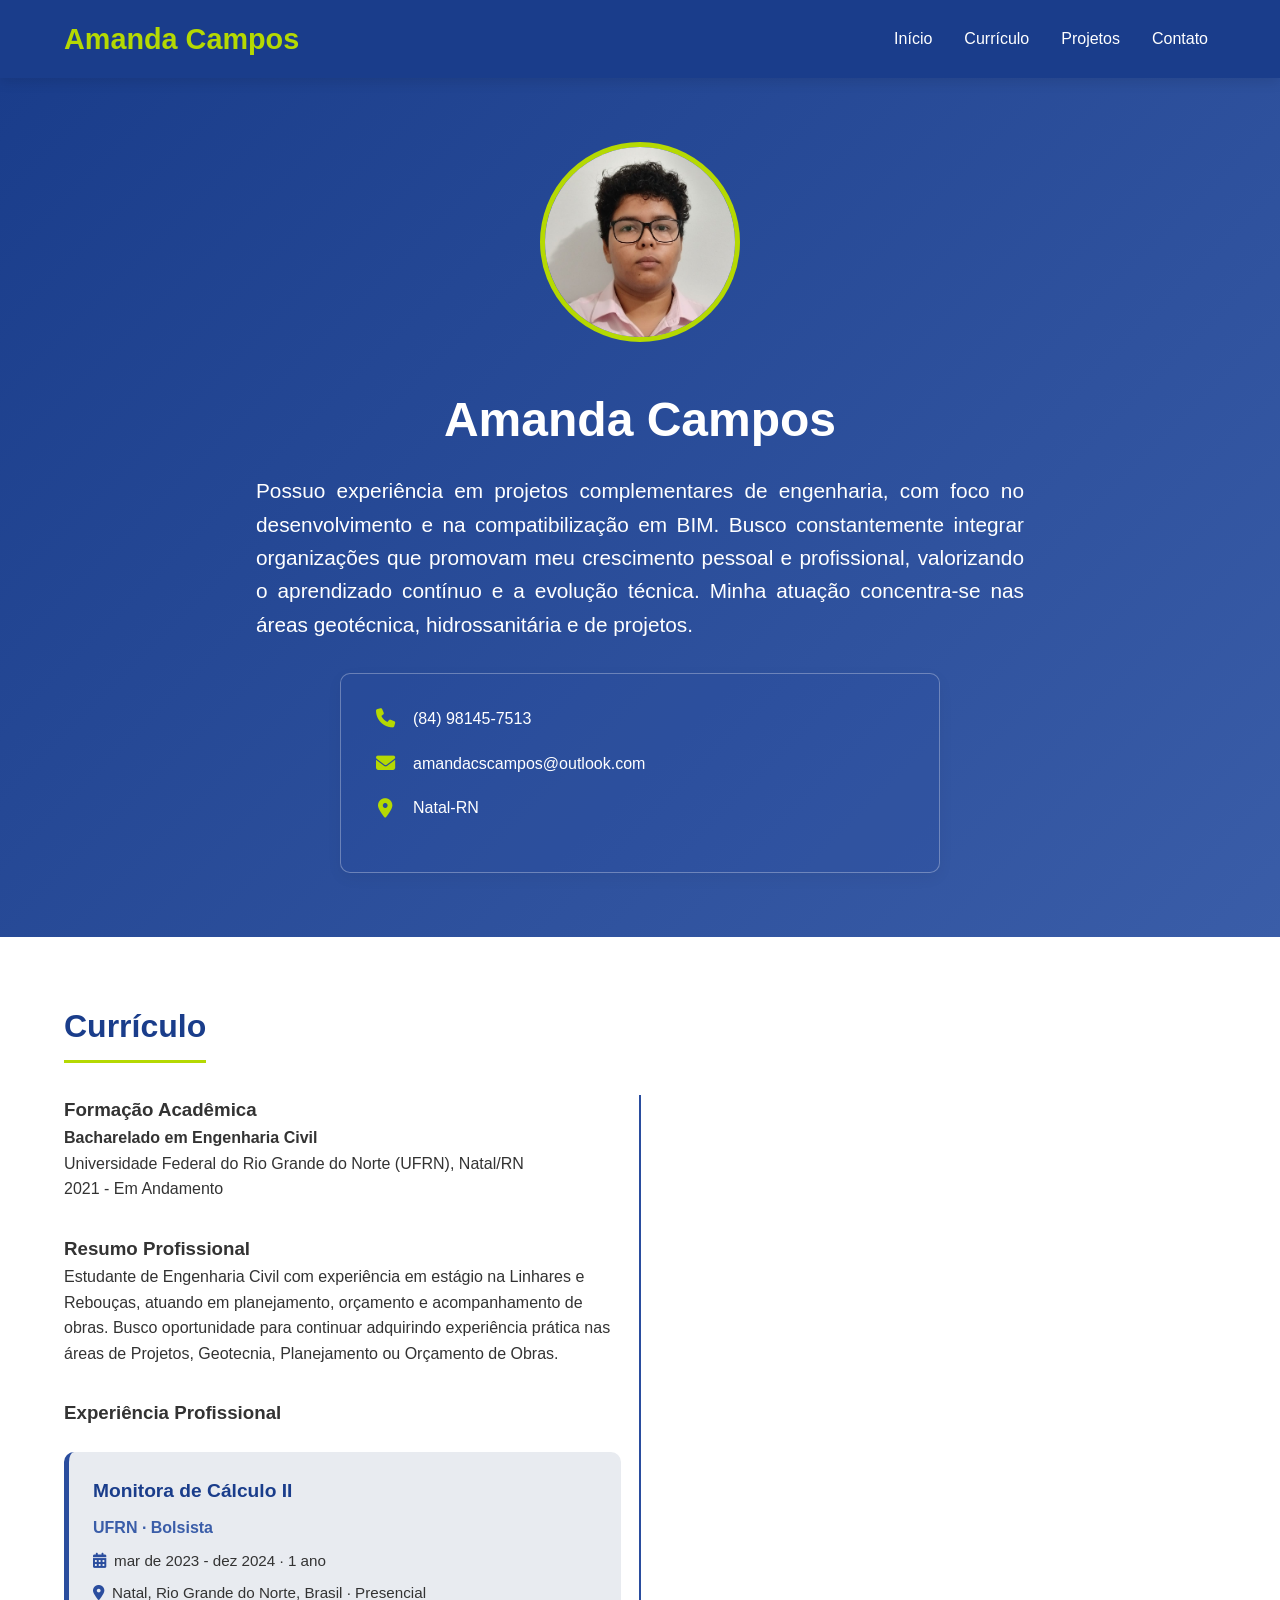
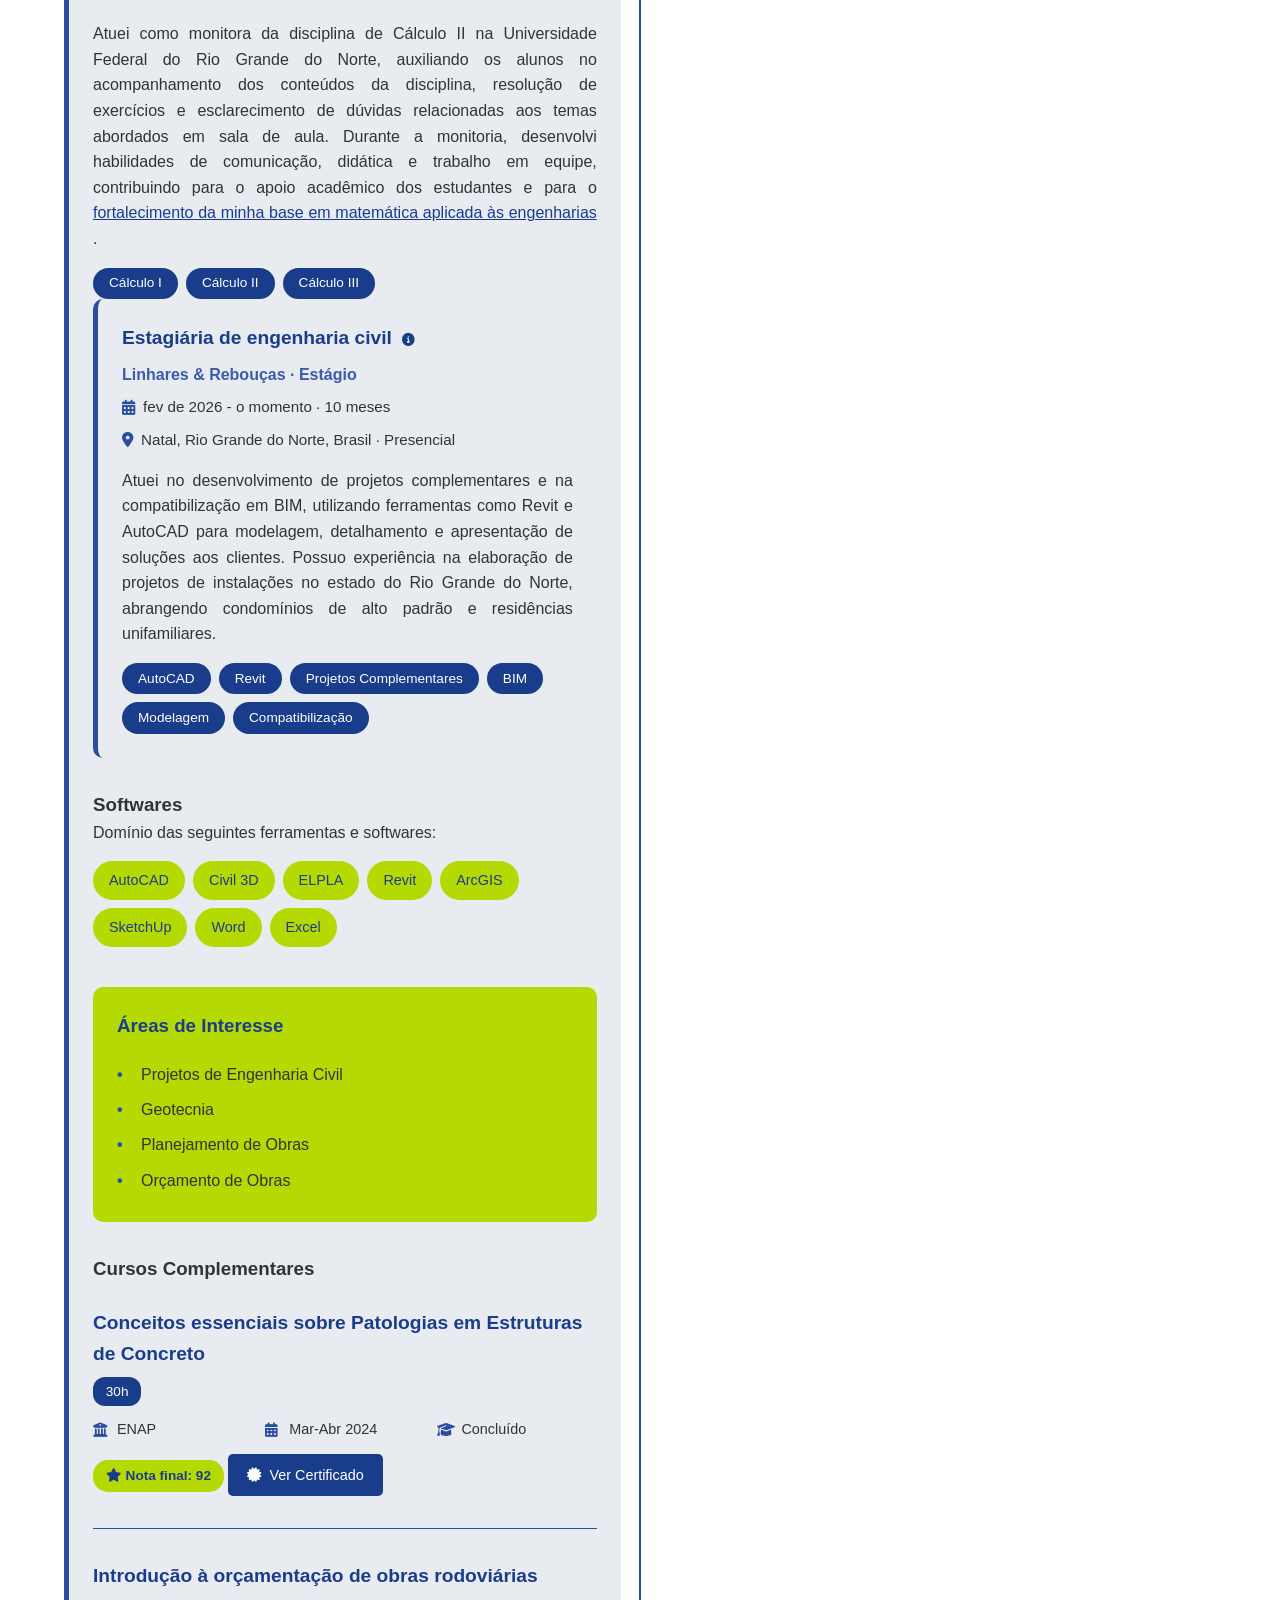
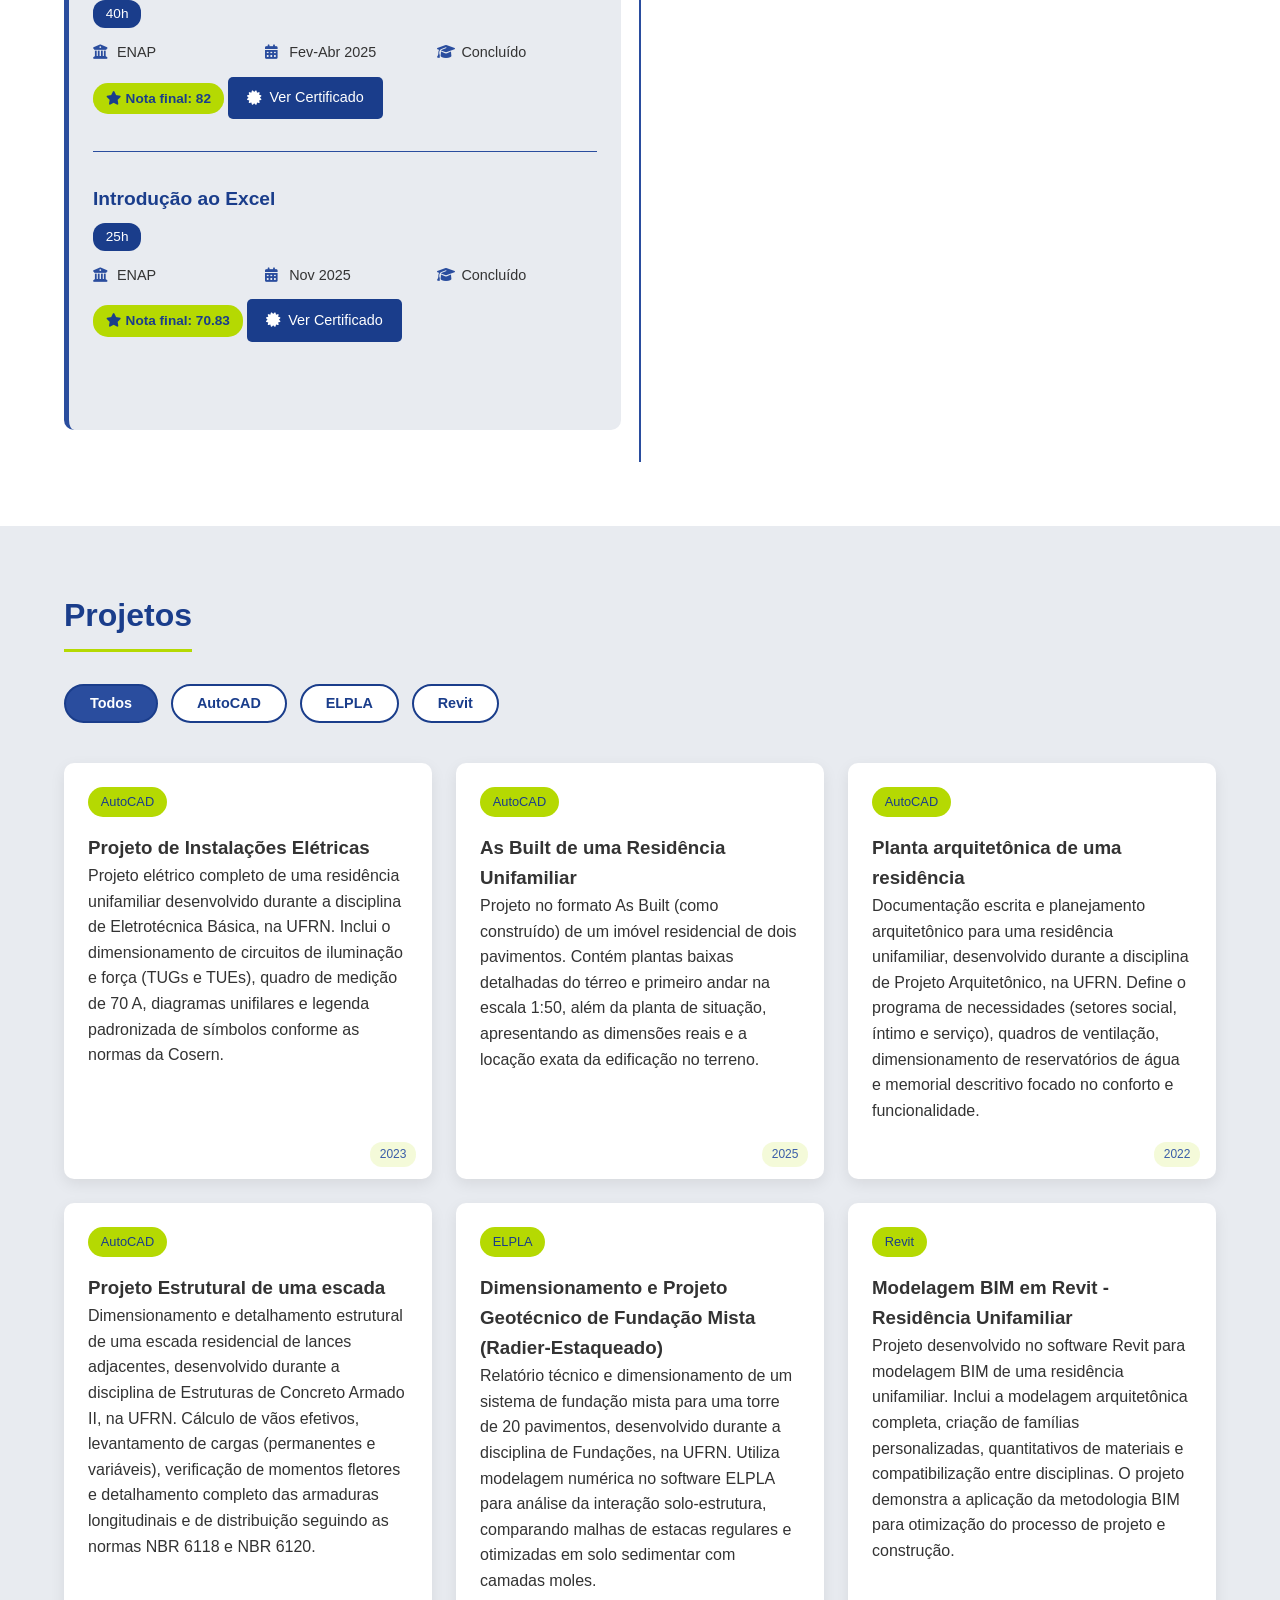
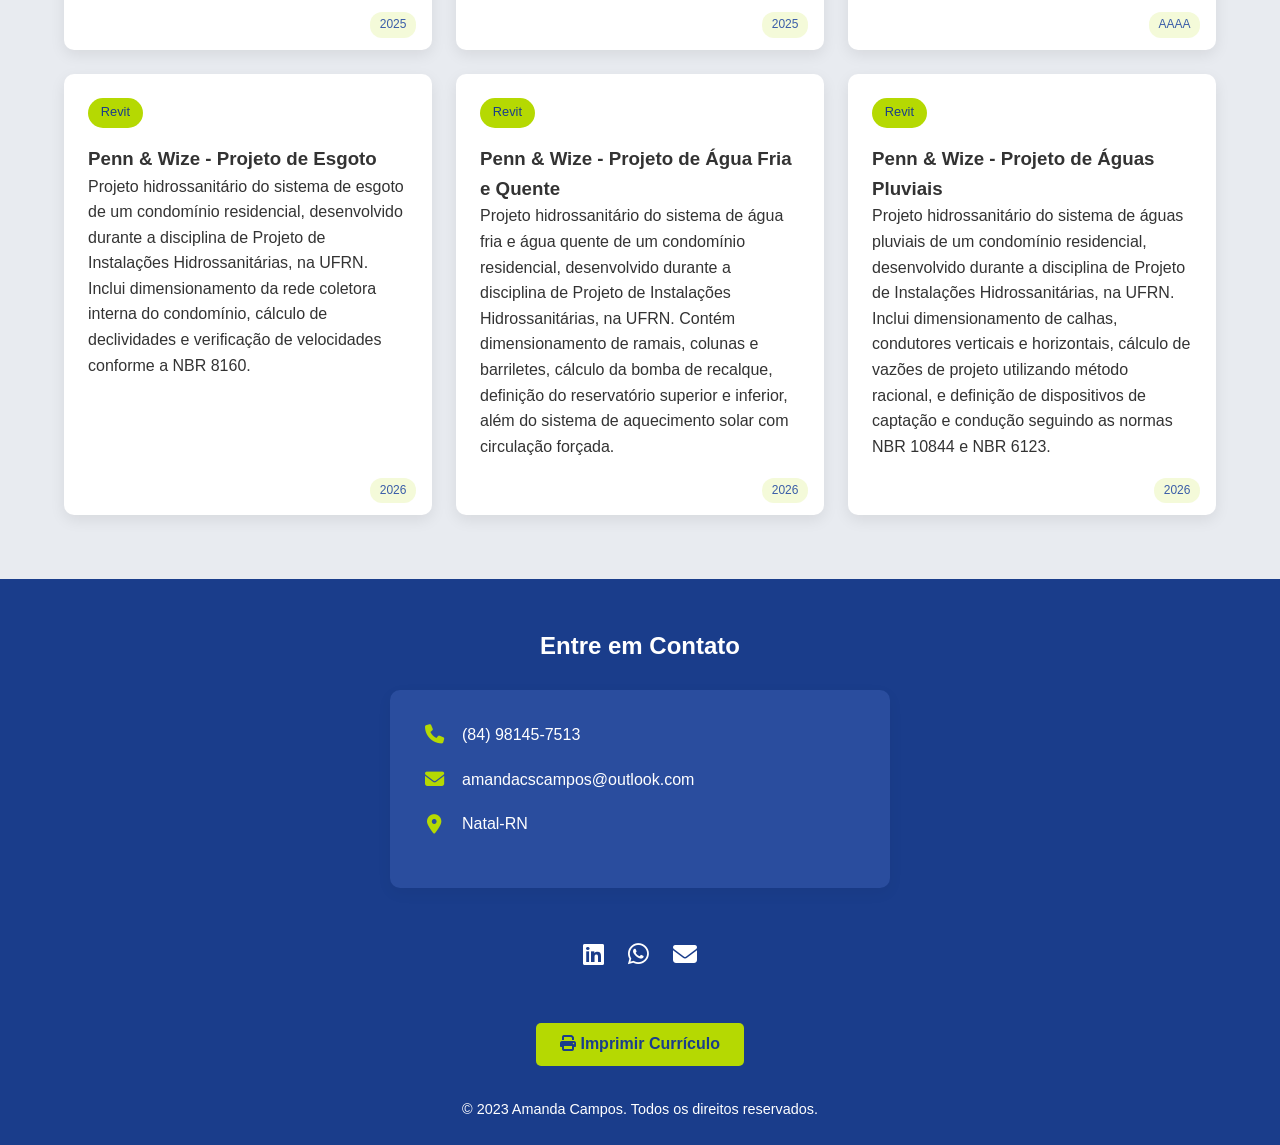
==== index.html @ 8005a232 "Update index.html" ====
<!DOCTYPE html>
<html lang="pt-BR">
<head>
    <meta charset="UTF-8">
    <meta name="viewport" content="width=device-width, initial-scale=1.0, maximum-scale=5.0, user-scalable=yes">
    <link rel="stylesheet" href="https://cdnjs.cloudflare.com/ajax/libs/font-awesome/6.4.0/css/all.min.css">
    <link rel="stylesheet" href="assets/css/style.css">
</head>
<body>
    <header>
        <div class="container header-container">
            <div class="logo">Amanda Campos</div>
            <nav>
                <ul id="nav-menu">
                    <li><a href="#inicio">Início</a></li>
                    <li><a href="#sobre">Currículo</a></li>
                    <li><a href="#projetos">Projetos</a></li>
                    <li><a href="#contato">Contato</a></li>
                </ul>
                <button class="mobile-menu-btn" id="mobile-menu-toggle">
                    <i class="fas fa-bars"></i>
                </button>
            </nav>
        </div>
    </header>

    <section class="hero" id="inicio">
        <div class="container">
            <img src="img/eu/Euzinha.jpeg" alt="Amanda Campos" class="profile-img" id="profileImage" onclick="changeImage()" onerror="this.src='https://images.unsplash.com/photo-1580489944761-15a19d654956?ixlib=rb-4.0.3&ixid=M3wxMjA3fDB8MHxwaG90by1wYWdlfHx8fGVufDB8fHx8fA%3D%3D&auto=format&fit=crop&w=500&q=80'">
            <h1>Amanda Campos</h1>
            <p style="text-align: justify;">Possuo experiência em projetos complementares de engenharia, com foco no desenvolvimento e na compatibilização em BIM. Busco constantemente integrar organizações que promovam meu crescimento pessoal e profissional, valorizando o aprendizado contínuo e a evolução técnica. Minha atuação concentra-se nas áreas geotécnica, hidrossanitária e de projetos.</p>
            <div class="contact-info" style="max-width: 600px; margin: 0 auto;">
                <div class="contact-item">
                    <i class="fas fa-phone"></i>
                    <span>(84) 98145-7513</span>
                </div>
                <div class="contact-item">
                    <i class="fas fa-envelope"></i>
                    <span>amandacscampos@outlook.com</span>
                </div>
                <div class="contact-item">
                    <i class="fas fa-map-marker-alt"></i>
                    <span>Natal-RN</span>
                </div>
            </div>
        </div>
    </section>
    
    <section id="sobre">
        <div class="container">
            <h2 class="section-title">Currículo</h2>
            <div class="about-content">
                <div class="vertical-divider"></div>
                
                <!-- COLUNA ESQUERDA -->
                <div>
                    <h3>Formação Acadêmica</h3>
                    <p><strong>Bacharelado em Engenharia Civil</strong></p>
                    <p>Universidade Federal do Rio Grande do Norte (UFRN), Natal/RN</p>
                    <p>2021 - Em Andamento</p>
                    
                    <h3 style="margin-top: 2rem;">Resumo Profissional</h3>
                    <p>Estudante de Engenharia Civil com experiência em estágio na Linhares e Rebouças, atuando em planejamento, orçamento e acompanhamento de obras. Busco oportunidade para continuar adquirindo experiência prática nas áreas de Projetos, Geotecnia, Planejamento ou Orçamento de Obras.</p>

                    <h3 style="margin-top: 2rem; margin-bottom: 1.5rem;">Experiência Profissional</h3>

                    <div class="experience-item">
                        <h4>Monitora de Cálculo II</h4>
                        <div class="company">UFRN · Bolsista</div>
                        <div class="date">
                            <i class="fas fa-calendar-alt"></i>
                            <span>mar de 2023 - dez 2024 · 1 ano</span>
                        </div>
                        <div class="location">
                            <i class="fas fa-map-marker-alt"></i>
                            <span>Natal, Rio Grande do Norte, Brasil · Presencial</span>
                        </div>
                      <div class="experience-description">
    <p style="text-align: justify;">
        Atuei como monitora da disciplina de Cálculo II na Universidade Federal do Rio Grande do Norte, auxiliando os alunos no acompanhamento dos conteúdos da disciplina, resolução de exercícios e esclarecimento de dúvidas relacionadas aos temas abordados em sala de aula. Durante a monitoria, desenvolvi habilidades de comunicação, didática e trabalho em equipe, contribuindo para o apoio acadêmico dos estudantes e para o 
        <!-- ↓ ADICIONADO ID E ESTILO PARA INDICAR QUE É CLICÁVEL -->
        <span id="math-trigger" style="color: var(--primary-blue); cursor: pointer; text-decoration: underline; font-weight: 500;">
            fortalecimento da minha base em matemática aplicada às engenharias
        </span>.
    </p>
</div>
<div class="skill-tags">
    <span class="skill-tag">Cálculo I</span>
    <span class="skill-tag">Cálculo II</span>
    <span class="skill-tag">Cálculo III</span>
</div>

<div class="experience-item">
    <!-- ↓ ADICIONADO ID E ÍCONE PARA INDICAR CLIQUE -->
    <h4 id="estagio-trigger" style="cursor: pointer; color: var(--primary-blue); display: inline-block;">
        Estagiária de engenharia civil
        <i class="fas fa-info-circle" style="font-size: 0.8rem; margin-left: 0.3rem;"></i>
    </h4>
    <div class="company">Linhares & Rebouças · Estágio</div>
    <div class="date">
        <i class="fas fa-calendar-alt"></i>
        <span>fev de 2026 - o momento · <span id="estagio-duracao">2</span> meses</span>
    </div>
    <div class="location">
        <i class="fas fa-map-marker-alt"></i>
        <span>Natal, Rio Grande do Norte, Brasil · Presencial</span>
    </div>
    <div class="experience-description">
        <p style="text-align: justify;">Atuei no desenvolvimento de projetos complementares e na compatibilização em BIM, utilizando ferramentas como Revit e AutoCAD para modelagem, detalhamento e apresentação de soluções aos clientes. Possuo experiência na elaboração de projetos de instalações no estado do Rio Grande do Norte, abrangendo condomínios de alto padrão e residências unifamiliares.</p>
    </div>
    <div class="skill-tags">
        <span class="skill-tag">AutoCAD</span>
        <span class="skill-tag">Revit</span>
        <span class="skill-tag">Projetos Complementares</span>
        <span class="skill-tag">BIM</span>
        <span class="skill-tag">Modelagem</span>
        <span class="skill-tag">Compatibilização</span>
    </div>
</div>
                
                <!-- COLUNA DIREITA - Softwares, Áreas de Interesse e Cursos Complementares -->
                <div>
                    <h3>Softwares</h3>
                    <p>Domínio das seguintes ferramentas e softwares:</p>
                    <div class="software-list">
                        <div class="software-chip">AutoCAD</div>
                        <div class="software-chip">Civil 3D</div>
                        <div class="software-chip">ELPLA</div>
                        <div class="software-chip">Revit</div>
                        <div class="software-chip">ArcGIS</div>
                        <div class="software-chip">SketchUp</div>
                        <div class="software-chip">Word</div>
                        <div class="software-chip">Excel</div>
                    </div>
                    
                    <div class="areas-of-interest">
                        <h3>Áreas de Interesse</h3>
                        <ul class="areas-list">
                            <li>Projetos de Engenharia Civil</li>
                            <li>Geotecnia</li>
                            <li>Planejamento de Obras</li>
                            <li>Orçamento de Obras</li>
                        </ul>
                    </div>

                    <!-- Cursos Complementares movido para cá (abaixo de Áreas de Interesse) -->
                    <div class="courses-list">
                        <h3 style="margin-top: 2rem; margin-bottom: 1.5rem;">Cursos Complementares</h3>
                        
                        <div class="course-item">
                            <h4 class="course-title">Conceitos essenciais sobre Patologias em Estruturas de Concreto</h4>
                            <span class="course-hours">30h</span>
                            <div class="course-details">
                                <div class="course-detail">
                                    <i class="fas fa-university"></i>
                                    <span>ENAP</span>
                                </div>
                                <div class="course-detail">
                                    <i class="fas fa-calendar-alt"></i>
                                    <span>Mar-Abr 2024</span>
                                </div>
                                <div class="course-detail">
                                    <i class="fas fa-graduation-cap"></i>
                                    <span>Concluído</span>
                                </div>
                            </div>
                            <div class="course-note">
                                <i class="fas fa-star"></i>
                                Nota final: 92
                            </div>
                            <a href="img/cursos/2024 - 30h - Conceitos essenciais sobre Patologias em Estruturas de Concreto.pdf" class="course-link" target="_blank">
                                <i class="fas fa-certificate"></i> Ver Certificado
                            </a>
                        </div>
                        
                        <div class="course-item">
                            <h4 class="course-title">Introdução à orçamentação de obras rodoviárias</h4>
                            <span class="course-hours">40h</span>
                            <div class="course-details">
                                <div class="course-detail">
                                    <i class="fas fa-university"></i>
                                    <span>ENAP</span>
                                </div>
                                <div class="course-detail">
                                    <i class="fas fa-calendar-alt"></i>
                                    <span>Fev-Abr 2025</span>
                                </div>
                                <div class="course-detail">
                                    <i class="fas fa-graduation-cap"></i>
                                    <span>Concluído</span>
                                </div>
                            </div>
                            <div class="course-note">
                                <i class="fas fa-star"></i>
                                Nota final: 82
                            </div>
                            <a href="img/cursos/2025 - 40h - Introdução à orçamentação de obras rodoviárias.pdf" class="course-link" target="_blank">
                                <i class="fas fa-certificate"></i> Ver Certificado
                            </a>
                        </div>
                        
                        <div class="course-item">
                            <h4 class="course-title">Introdução ao Excel</h4>
                            <span class="course-hours">25h</span>
                            <div class="course-details">
                                <div class="course-detail">
                                    <i class="fas fa-university"></i>
                                    <span>ENAP</span>
                                </div>
                                <div class="course-detail">
                                    <i class="fas fa-calendar-alt"></i>
                                    <span>Nov 2025</span>
                                </div>
                                <div class="course-detail">
                                    <i class="fas fa-graduation-cap"></i>
                                    <span>Concluído</span>
                                </div>
                            </div>
                            <div class="course-note">
                                <i class="fas fa-star"></i>
                                Nota final: 70.83
                            </div>
                            <a href="img/cursos/2025 - 25h - Introdução ao Excel.pdf" class="course-link" target="_blank">
                                <i class="fas fa-certificate"></i> Ver Certificado
                            </a>
                        </div>
                    </div>
                </div>
            </div>
        </div>
    </section>

    <section class="projects-section" id="projetos">
        <div class="container">
            <h2 class="section-title">Projetos</h2>            
            <div class="filter-buttons">
                <button class="filter-btn active" data-filter="all">Todos</button>
                <button class="filter-btn" data-filter="autocad">AutoCAD</button>
                <button class="filter-btn" data-filter="elpla">ELPLA</button>
                <button class="filter-btn" data-filter="revit">Revit</button>
            </div>
            <div class="projects-grid" id="projects-grid">
                <!-- projetos serão carregados dinamicamente -->
            </div>
        </div>
    </section>

    <div id="projectModal" class="modal">
        <div class="modal-content">
            <div class="modal-header">
                <h2 id="modal-title">Projeto</h2>
                <span class="close-modal">&times;</span>
            </div>
            <div id="modal-description" class="modal-project-description"></div>
            <div class="files-list" id="modal-files"></div>
        </div>
    </div>

    <footer id="contato">
        <div class="container footer-content">
            <h2>Entre em Contato</h2>
            <div class="contact-info" style="max-width: 500px; margin: 1.5rem auto;">
                <div class="contact-item">
                    <i class="fas fa-phone"></i>
                    <span>(84) 98145-7513</span>
                </div>
                <div class="contact-item">
                    <i class="fas fa-envelope"></i>
                    <span>amandacscampos@outlook.com</span>
                </div>
                <div class="contact-item">
                    <i class="fas fa-map-marker-alt"></i>
                    <span>Natal-RN</span>
                </div>
            </div>
          <div class="social-links">
    <a href="https://www.linkedin.com/in/amanda-campos-81a87429b/" target="_blank" rel="noopener noreferrer"><i class="fab fa-linkedin"></i></a>
    <a href="https://wa.me/5584981457513?text=Olá!%20Vim%20pelo%20seu%20portfólio%20online." target="_blank" rel="noopener noreferrer"><i class="fab fa-whatsapp"></i></a>
    <a href="mailto:amandacscampos@outlook.com"><i class="fas fa-envelope"></i></a>
</div>
            <button class="print-btn" onclick="window.print()">
                <i class="fas fa-print"></i> Imprimir Currículo
            </button>
            <p style="margin-top: 2rem; font-size: 0.9rem;">&copy; 2023 Amanda Campos. Todos os direitos reservados.</p>
        </div>
    </footer>

    <script src="assets/js/profile.js"></script>
    <script src="assets/js/navigation.js"></script>
    <script src="assets/js/experience.js"></script>
    <script src="assets/js/projects-data.js"></script>
    <script src="assets/js/projects.js"></script>
</body>
</html>
---- assets/css/style.css ----
/* (mantenha todos os estilos originais inalterados) */
:root {
    --primary-blue: #1a3d8b;
    --light-blue: #2a4d9e;
    --medium-blue: #3a5da8;
    --light-lime: #b5d902;
    --white: #ffffff;
    --light-gray: #e8ebf0;
    --dark-gray: #333333;
}
        
* {
    margin: 0;
    padding: 0;
    box-sizing: border-box;
    font-family: 'Segoe UI', Tahoma, Geneva, Verdana, sans-serif;
}
        
html {
    font-size: 16px;
    -webkit-text-size-adjust: 100%;
}
        
body {
    background-color: var(--white);
    color: var(--dark-gray);
    line-height: 1.6;
    overflow-x: hidden;
    width: 100%;
}
        
header {
    background-color: var(--primary-blue);
    color: var(--white);
    padding: 1rem 0;
    box-shadow: 0 4px 12px rgba(0, 0, 0, 0.1);
    position: sticky;
    top: 0;
    z-index: 100;
    width: 100%;
}
        
.container {
    width: 90%;
    max-width: 1200px;
    margin: 0 auto;
}
        
.header-container {
    display: flex;
    justify-content: space-between;
    align-items: center;
    flex-wrap: wrap;
}
        
.logo {
    font-size: clamp(1.4rem, 5vw, 1.8rem);
    font-weight: 700;
    color: var(--light-lime);
}
        
nav {
    position: relative;
}
        
nav ul {
    display: flex;
    list-style: none;
    gap: 1rem;
}
        
nav ul li a {
    color: var(--white);
    text-decoration: none;
    font-weight: 500;
    transition: color 0.3s;
    padding: 0.5rem;
    font-size: clamp(0.9rem, 2.5vw, 1rem);
    white-space: nowrap;
}
        
nav ul li a:hover {
    color: var(--light-lime);
}
        
.mobile-menu-btn {
    display: none;
    background: none;
    border: none;
    color: var(--white);
    font-size: 1.8rem;
    cursor: pointer;
    padding: 0.5rem;
}
        
section {
    padding: clamp(2rem, 5vw, 4rem) 0;
    width: 100%;
}
        
.section-title {
    color: var(--primary-blue);
    margin-bottom: 2rem;
    padding-bottom: 0.5rem;
    border-bottom: 3px solid var(--light-lime);
    display: inline-block;
    font-size: clamp(1.5rem, 4vw, 2rem);
    max-width: 100%;
}
        
.hero {
    background: linear-gradient(135deg, var(--primary-blue) 0%, var(--medium-blue) 100%);
    color: var(--white);
    padding: clamp(2rem, 5vw, 5rem) 0;
    text-align: center;
    width: 100%;
}
        
.hero h1 {
    font-size: clamp(2rem, 6vw, 3rem);
    margin-bottom: 1rem;
    word-wrap: break-word;
}
        
.hero p {
    font-size: clamp(1rem, 2.5vw, 1.3rem);
    max-width: 800px;
    margin: 0 auto 2rem;
    padding: 0 1rem;
    text-align: justify;
    width: 100%;
}
        
.profile-img {
    width: clamp(150px, 30vw, 200px);
    height: clamp(150px, 30vw, 200px);
    border-radius: 50%;
    object-fit: cover;
    border: 5px solid var(--light-lime);
    margin-bottom: 2rem;
    cursor: pointer;
    transition: transform 0.3s ease;
}
        
.profile-img:hover {
    transform: scale(1.05);
}
        
.about-content {
    display: grid;
    grid-template-columns: 1fr 1fr;
    gap: clamp(1.5rem, 3vw, 3rem);
    align-items: start;
    position: relative;
    width: 100%;
}
        
.vertical-divider {
    position: absolute;
    left: 50%;
    top: 0;
    bottom: 0;
    width: 2px;
    background-color: var(--light-blue);
    transform: translateX(-50%);
}
        
.contact-info {
    background-color: var(--light-blue);
    padding: clamp(1.5rem, 3vw, 2rem);
    border-radius: 10px;
    box-shadow: 0 5px 15px rgba(0, 0, 0, 0.05);
    width: 100%;
}
        
.hero .contact-info {
    background-color: rgba(42, 77, 158, 0.2);
    color: var(--white);
    border: 1px solid rgba(255, 255, 255, 0.3);
}
        
.hero .contact-item i {
    color: var(--light-lime);
}
        
footer .contact-info {
    background-color: var(--light-blue);
    color: var(--white);
}
        
footer .contact-item i {
    color: var(--light-lime);
}
        
.contact-item {
    display: flex;
    align-items: center;
    margin-bottom: 1.2rem;
    flex-wrap: wrap;
    gap: 0.5rem;
}
        
.contact-item i {
    color: var(--light-blue);
    margin-right: 0.5rem;
    font-size: 1.2rem;
    width: 24px;
    flex-shrink: 0;
}
        
.hero .contact-item i {
    color: var(--light-lime);
}
        
.software-list {
    display: flex;
    flex-wrap: wrap;
    gap: 0.5rem;
    margin-top: 1rem;
}
        
.software-chip {
    background-color: var(--light-lime);
    color: var(--primary-blue);
    padding: 0.5rem 1rem;
    border-radius: 20px;
    font-weight: 500;
    font-size: clamp(0.8rem, 2vw, 0.9rem);
}
        
.courses-list {
    margin: 2rem 0;
    width: 100%;
}
        
.course-item {
    margin-bottom: 2rem;
    padding-bottom: 1.5rem;
    border-bottom: 1px solid var(--light-blue);
}
        
.course-item:last-child {
    border-bottom: none;
}
        
.course-title {
    color: var(--primary-blue);
    font-size: clamp(1rem, 2.5vw, 1.1rem);
    font-weight: 600;
    margin-bottom: 0.5rem;
}
        
.course-hours {
    display: inline-block;
    background-color: var(--primary-blue);
    color: var(--white);
    padding: 0.2rem 0.8rem;
    border-radius: 12px;
    font-size: 0.85rem;
    font-weight: 500;
    margin-bottom: 0.8rem;
}
        
.course-details {
    display: grid;
    grid-template-columns: repeat(auto-fit, minmax(120px, 1fr));
    gap: 0.8rem;
    margin-bottom: 0.8rem;
}
        
.course-detail {
    display: flex;
    align-items: center;
    gap: 0.5rem;
    font-size: clamp(0.8rem, 2vw, 0.9rem);
}
        
.course-detail i {
    color: var(--light-blue);
    font-size: 0.9rem;
    width: 16px;
    flex-shrink: 0;
}
        
.course-note {
    display: inline-flex;
    align-items: center;
    background-color: var(--light-lime);
    color: var(--primary-blue);
    padding: 0.3rem 0.8rem;
    border-radius: 15px;
    font-size: 0.85rem;
    font-weight: 600;
    margin-bottom: 0.8rem;
    gap: 0.3rem;
}
        
.course-link {
    display: inline-flex;
    align-items: center;
    gap: 0.5rem;
    background-color: var(--primary-blue);
    color: var(--white);
    padding: 0.6rem 1.2rem;
    border-radius: 5px;
    text-decoration: none;
    font-weight: 500;
    font-size: 0.9rem;
    transition: background-color 0.3s;
}
        
.course-link:hover {
    background-color: var(--medium-blue);
}
        
.areas-of-interest {
    margin-top: 2.5rem;
    padding: clamp(1.2rem, 3vw, 1.5rem);
    background-color: var(--light-lime);
    border-radius: 10px;
}
        
.areas-of-interest h3 {
    color: var(--primary-blue);
    margin-bottom: 1rem;
}
        
.areas-list {
    list-style-type: none;
    padding-left: 0;
}
        
.areas-list li {
    padding: 0.3rem 0;
    position: relative;
    padding-left: 1.5rem;
    font-size: clamp(0.9rem, 2vw, 1rem);
}
        
.areas-list li:before {
    content: "•";
    color: var(--light-blue);
    font-weight: bold;
    position: absolute;
    left: 0;
}
        
.projects-section {
    background-color: var(--light-gray);
}
        
.filter-buttons {
    display: flex;
    flex-wrap: wrap;
    gap: 0.8rem;
    margin-bottom: 2.5rem;
}
        
.filter-btn {
    background-color: var(--white);
    color: var(--primary-blue);
    border: 2px solid var(--primary-blue);
    padding: 0.6rem 1.5rem;
    border-radius: 30px;
    cursor: pointer;
    font-weight: 600;
    transition: all 0.3s;
    font-size: clamp(0.8rem, 2vw, 0.9rem);
    flex: 0 1 auto;
}
        
.filter-btn:hover, .filter-btn.active {
    background-color: var(--light-blue);
    color: var(--white);
}
        
.projects-grid {
    display: grid;
    grid-template-columns: repeat(auto-fill, minmax(min(100%, 350px), 1fr));
    gap: 1.5rem;
    width: 100%;
}
        
.project-card {
    background-color: var(--white);
    border-radius: 10px;
    overflow: hidden;
    box-shadow: 0 5px 15px rgba(0, 0, 0, 0.08);
    transition: transform 0.3s, box-shadow 0.3s;
    cursor: pointer;
    height: 100%;
    display: flex;
    flex-direction: column;
    position: relative;
}
        
.project-card:hover {
    transform: translateY(-5px);
    box-shadow: 0 10px 25px rgba(0, 0, 0, 0.15);
}
        
.project-info {
    padding: 1.5rem;
    flex: 1;
    padding-bottom: 2.5rem;
}
        
.project-category {
    display: inline-block;
    background-color: var(--light-lime);
    color: var(--primary-blue);
    padding: 0.3rem 0.8rem;
    border-radius: 15px;
    font-size: 0.8rem;
    margin-bottom: 1rem;
}
        
.project-year {
    position: absolute;
    bottom: 0.75rem;
    right: 1rem;
    font-size: 0.75rem;
    color: var(--medium-blue);
    font-weight: 500;
    background-color: rgba(181, 217, 2, 0.15);
    padding: 0.2rem 0.6rem;
    border-radius: 12px;
}
        
.modal {
    display: none;
    position: fixed;
    z-index: 1000;
    left: 0;
    top: 0;
    width: 100%;
    height: 100%;
    background-color: rgba(0, 0, 0, 0.7);
    overflow-y: auto;
    padding: 1rem;
}
        
.modal-content {
    background-color: var(--white);
    margin: 2rem auto;
    padding: clamp(1.5rem, 4vw, 2rem);
    border-radius: 15px;
    width: 90%;
    max-width: 900px;
    box-shadow: 0 5px 30px rgba(0, 0, 0, 0.3);
    position: relative;
    animation: modalFadeIn 0.3s;
}
        
@keyframes modalFadeIn {
    from {opacity: 0; transform: translateY(-30px);}
    to {opacity: 1; transform: translateY(0);}
}
        
.modal-header {
    display: flex;
    justify-content: space-between;
    align-items: center;
    margin-bottom: 1.5rem;
    padding-bottom: 1rem;
    border-bottom: 3px solid var(--light-lime);
    gap: 1rem;
}
        
.modal-header h2 {
    color: var(--primary-blue);
    font-size: clamp(1.3rem, 4vw, 1.8rem);
    word-wrap: break-word;
    flex: 1;
}
        
.close-modal {
    color: var(--primary-blue);
    font-size: 2.5rem;
    font-weight: bold;
    cursor: pointer;
    transition: color 0.3s;
    line-height: 1;
    flex-shrink: 0;
}
        
.close-modal:hover {
    color: var(--medium-blue);
}
        
.modal-project-description {
    background-color: var(--light-gray);
    padding: clamp(1rem, 3vw, 1.5rem);
    border-radius: 10px;
    margin-bottom: 2rem;
}
        
.modal-project-description h3 {
    color: var(--primary-blue);
    margin-bottom: 0.5rem;
    font-size: clamp(1.1rem, 3vw, 1.3rem);
}
        
.modal-project-description p {
    color: var(--dark-gray);
    font-size: clamp(0.9rem, 2.5vw, 1rem);
    line-height: 1.6;
}
        
.files-list {
    display: flex;
    flex-direction: column;
    gap: 1rem;
    width: 100%;
}
        
.file-item {
    display: flex;
    align-items: center;
    justify-content: space-between;
    padding: clamp(0.8rem, 2vw, 1rem) clamp(1rem, 3vw, 1.5rem);
    background-color: var(--light-gray);
    border-radius: 8px;
    transition: background-color 0.3s;
    border-left: 5px solid var(--light-blue);
    gap: 1rem;
    flex-wrap: wrap;
}
        
.file-item:hover {
    background-color: #d0d5d5;
}
        
.file-info {
    display: flex;
    align-items: center;
    gap: 1rem;
    flex: 1 1 250px;
    min-width: 200px;
}
        
.file-icon {
    color: var(--light-blue);
    font-size: clamp(1.2rem, 3vw, 1.5rem);
    width: 30px;
    text-align: center;
    flex-shrink: 0;
}
        
.file-details {
    flex: 1;
}
        
.file-name {
    font-weight: 600;
    color: var(--light-blue);
    margin-bottom: 0.2rem;
    font-size: clamp(0.9rem, 2.5vw, 1.1rem);
    word-wrap: break-word;
}
        
.file-description {
    color: var(--dark-gray);
    font-size: clamp(0.8rem, 2vw, 0.9rem);
}
        
.file-download {
    background-color: var(--primary-blue);
    color: var(--white);
    padding: 0.6rem 1.2rem;
    border-radius: 5px;
    text-decoration: none;
    font-weight: 600;
    font-size: 0.9rem;
    transition: background-color 0.3s;
    display: inline-flex;
    align-items: center;
    gap: 0.5rem;
    white-space: nowrap;
    flex-shrink: 0;
}
        
.file-download:hover {
    background-color: var(--medium-blue);
}
        
.file-download i {
    font-size: 0.9rem;
}
        
footer {
    background-color: var(--primary-blue);
    color: var(--white);
    padding: 3rem 0 1.5rem;
    text-align: center;
}
        
.footer-content {
    display: flex;
    flex-direction: column;
    align-items: center;
}
        
.social-links {
    display: flex;
    gap: 1.5rem;
    margin: 1.5rem 0;
    flex-wrap: wrap;
    justify-content: center;
}
        
.social-links a {
    color: var(--white);
    font-size: 1.5rem;
    transition: color 0.3s;
}
        
.social-links a:hover {
    color: var(--light-lime);
}
        
.visitor-counter {
    background-color: rgba(255, 255, 255, 0.1);
    padding: 0.8rem 1.5rem;
    border-radius: 30px;
    margin-top: 1.5rem;
    font-weight: 600;
}
        
.print-btn {
    background-color: var(--light-lime);
    color: var(--primary-blue);
    border: none;
    padding: 0.8rem 1.5rem;
    border-radius: 5px;
    cursor: pointer;
    font-weight: 600;
    margin-top: 1.5rem;
    transition: background-color 0.3s;
    font-size: clamp(0.9rem, 2.5vw, 1rem);
}
        
.print-btn:hover {
    background-color: #c4f5cc;
}
        
.experience-item {
    margin-bottom: 2rem;
    padding: clamp(1rem, 3vw, 1.5rem);
    background-color: var(--light-gray);
    border-radius: 10px;
    border-left: 5px solid var(--light-blue);
}
        
.experience-item h4 {
    color: var(--primary-blue);
    font-size: clamp(1.1rem, 2.5vw, 1.2rem);
    margin-bottom: 0.5rem;
}
        
.experience-item .company {
    font-weight: 600;
    color: var(--medium-blue);
}
        
.experience-item .date,
.experience-item .location {
    display: flex;
    align-items: center;
    gap: 0.5rem;
    color: var(--dark-gray);
    font-size: clamp(0.85rem, 2vw, 0.95rem);
    margin: 0.5rem 0;
    flex-wrap: wrap;
}
        
.experience-item .date i,
.experience-item .location i {
    color: var(--light-blue);
    flex-shrink: 0;
}
        
.experience-description {
    margin-top: 1rem;
    line-height: 1.6;
}
        
.experience-highlight {
    background-color: var(--light-lime);
    color: var(--primary-blue);
    padding: 0.8rem;
    border-radius: 8px;
    margin: 1rem 0;
    font-weight: 500;
}
        
.skill-tags {
    display: flex;
    flex-wrap: wrap;
    gap: 0.5rem;
    margin-top: 1rem;
}
        
.skill-tag {
    background-color: var(--primary-blue);
    color: var(--white);
    padding: 0.3rem 1rem;
    border-radius: 20px;
    font-size: 0.85rem;
}
        
@media (max-width: 992px) {
    .about-content {
        grid-template-columns: 1fr;
        gap: 2rem;
    }
    .vertical-divider {
        display: none;
    }
    .filter-buttons {
        justify-content: center;
    }
    .projects-grid {
        grid-template-columns: repeat(auto-fill, minmax(min(100%, 300px), 1fr));
    }
}
        
@media (max-width: 768px) {
    .mobile-menu-btn {
        display: block;
    }
    nav ul {
        display: none;
        position: absolute;
        top: 100%;
        left: 50%;
        transform: translateX(-50%);
        width: 90vw;
        max-width: 300px;
        background-color: var(--primary-blue);
        flex-direction: column;
        padding: 0.5rem 0;
        box-shadow: 0 5px 10px rgba(0, 0, 0, 0.1);
        border-radius: 0 0 10px 10px;
        z-index: 99;
    }
    nav ul.show {
        display: flex;
    }
    nav ul li {
        margin: 0;
        text-align: center;
        padding: 0.5rem 0;
        width: 100%;
    }
    nav ul li a {
        display: block;
        padding: 0.8rem 1rem;
        white-space: normal;
    }
    .projects-grid {
        grid-template-columns: 1fr;
    }
    .course-details {
        grid-template-columns: 1fr;
    }
    .modal-content {
        width: 95%;
        margin: 1rem auto;
        padding: 1.2rem;
    }
    .file-item {
        flex-direction: column;
        align-items: flex-start;
    }
    .file-info {
        width: 100%;
    }
    .file-download {
        align-self: flex-end;
        margin-top: 0.5rem;
    }
}
        
@media (max-width: 480px) {
    .contact-item {
        flex-direction: column;
        align-items: flex-start;
    }
    .filter-buttons {
        flex-direction: column;
        align-items: stretch;
    }
    .filter-btn {
        width: 100%;
    }
    .modal-header {
        flex-direction: column;
        align-items: flex-start;
    }
    .close-modal {
        align-self: flex-end;
    }
    .course-details {
        grid-template-columns: 1fr;
    }
}
        
@media print {
    @page {
        size: A4;
        margin: 1.5cm;
    }
    body {
        font-size: 12pt;
        line-height: 1.5;
        color: #000;
        background: #fff;
        max-width: 100%;
    }
    header, nav, .mobile-menu-btn, .social-links, .print-btn, footer,
    .projects-section, #projetos, .vertical-divider, .modal {
        display: none !important;
    }
    .filter-buttons {
        display: none !important;
    }
    .hero {
        padding: 1rem 0;
        background: none;
        color: #000;
        text-align: left;
        border-bottom: 2px solid #1a3d8b;
        margin-bottom: 1.5rem;
        page-break-after: avoid;
    }
    .hero h1 {
        font-size: 24pt;
        margin-bottom: 0.5rem;
        color: #1a3d8b;
    }
    .hero p {
        font-size: 12pt;
        max-width: 100%;
        text-align: left;
    }
    .profile-img {
        width: 120px;
        height: 120px;
        float: right;
        margin: 0 0 1rem 1rem;
        border: 3px solid #1a3d8b;
    }
    section {
        padding: 1rem 0;
        page-break-inside: avoid;
    }
    #sobre {
        padding: 0;
        margin: 0;
        display: block !important;
    }
    .container {
        width: 100%;
        max-width: 100%;
        margin: 0;
    }
    .about-content {
        display: block !important;
        grid-template-columns: none;
        gap: 0;
        page-break-inside: avoid;
    }
    .courses-list {
        margin: 1.5rem 0;
        display: block !important;
    }
    .course-item {
        margin-bottom: 1.5rem;
        padding-bottom: 1rem;
        border-bottom: 1px solid #ddd;
        page-break-inside: avoid;
    }
    .course-title {
        color: #1a3d8b;
        font-size: 13pt;
        font-weight: 600;
        margin-bottom: 0.5rem;
    }
    .course-hours {
        background-color: #1a3d8b;
        color: white;
        padding: 0.2rem 0.8rem;
        border-radius: 12px;
        font-size: 10pt;
        font-weight: 500;
        margin-bottom: 0.5rem;
        display: inline-block;
    }
    .course-details {
        display: flex;
        flex-wrap: wrap;
        gap: 1rem;
        margin-bottom: 0.5rem;
    }
    .course-detail {
        display: flex;
        align-items: center;
        gap: 0.3rem;
        font-size: 10pt;
    }
    .course-detail i {
        color: #1a3d8b;
        font-size: 10pt;
    }
    .course-note {
        background-color: #f0f0f0;
        color: #333;
        border: 1px solid #ddd;
        padding: 0.3rem 0.8rem;
        border-radius: 15px;
        font-size: 10pt;
        font-weight: 600;
        margin-bottom: 0.8rem;
        display: inline-flex;
        align-items: center;
    }
    .course-link {
        display: inline-flex;
        align-items: center;
        gap: 0.5rem;
        background-color: var(--light-blue);
        color: var(--white);
        padding: 0.6rem 1.2rem;
        border-radius: 5px;
        text-decoration: none;
        font-weight: 500;
        font-size: 0.9rem;
        transition: background-color 0.3s;
    }
    .areas-of-interest {
        background-color: #f0f0f0;
        border: 1px solid #ddd;
        padding: 1rem;
        border-radius: 4px;
        margin-top: 1.5rem;
        page-break-inside: avoid;
    }
    .areas-of-interest h3 {
        color: #1a3d8b;
        margin-bottom: 0.5rem;
        font-size: 13pt;
    }
    .areas-list {
        list-style-type: none;
        padding-left: 0;
    }
    .areas-list li {
        padding: 0.2rem 0;
        position: relative;
        padding-left: 1.2rem;
        font-size: 11pt;
    }
    .areas-list li:before {
        content: "•";
        color: #1a3d8b;
        font-weight: bold;
        position: absolute;
        left: 0;
    }
    .software-list {
        margin: 0.5rem 0 1.5rem 0;
    }
    .software-chip {
        background-color: #f0f0f0;
        color: #333;
        border: 1px solid #ccc;
        padding: 0.3rem 0.8rem;
        border-radius: 12px;
        font-size: 9pt;
        margin: 0.2rem;
    }
    .hero .contact-info {
        background-color: #f0f0f0;
        color: #000;
        border: 1px solid #ddd;
        padding: 1rem;
        margin: 1rem 0;
        max-width: 100%;
    }
    .contact-item {
        display: flex;
        align-items: center;
        margin-bottom: 0.5rem;
        font-size: 11pt;
    }
    .contact-item i {
        color: #1a3d8b;
        margin-right: 0.5rem;
        font-size: 11pt;
    }
    p, li, span, h3, h4 {
        color: #333;
    }
    h3 {
        color: #1a3d8b;
        font-size: 14pt;
        margin-top: 1.2rem;
        margin-bottom: 0.5rem;
    }
    .section-title {
        color: #1a3d8b;
        border-bottom: 2px solid #1a3d8b;
        font-size: 16pt;
        margin-top: 1.5rem;
        margin-bottom: 1rem;
    }
    a {
        color: #000 !important;
        text-decoration: underline;
    }
    .course-item, .areas-of-interest, .software-list {
        page-break-inside: avoid;
        break-inside: avoid;
    }
    .course-item, .areas-of-interest, .software-chip, .contact-info {
        box-shadow: none !important;
    }
}
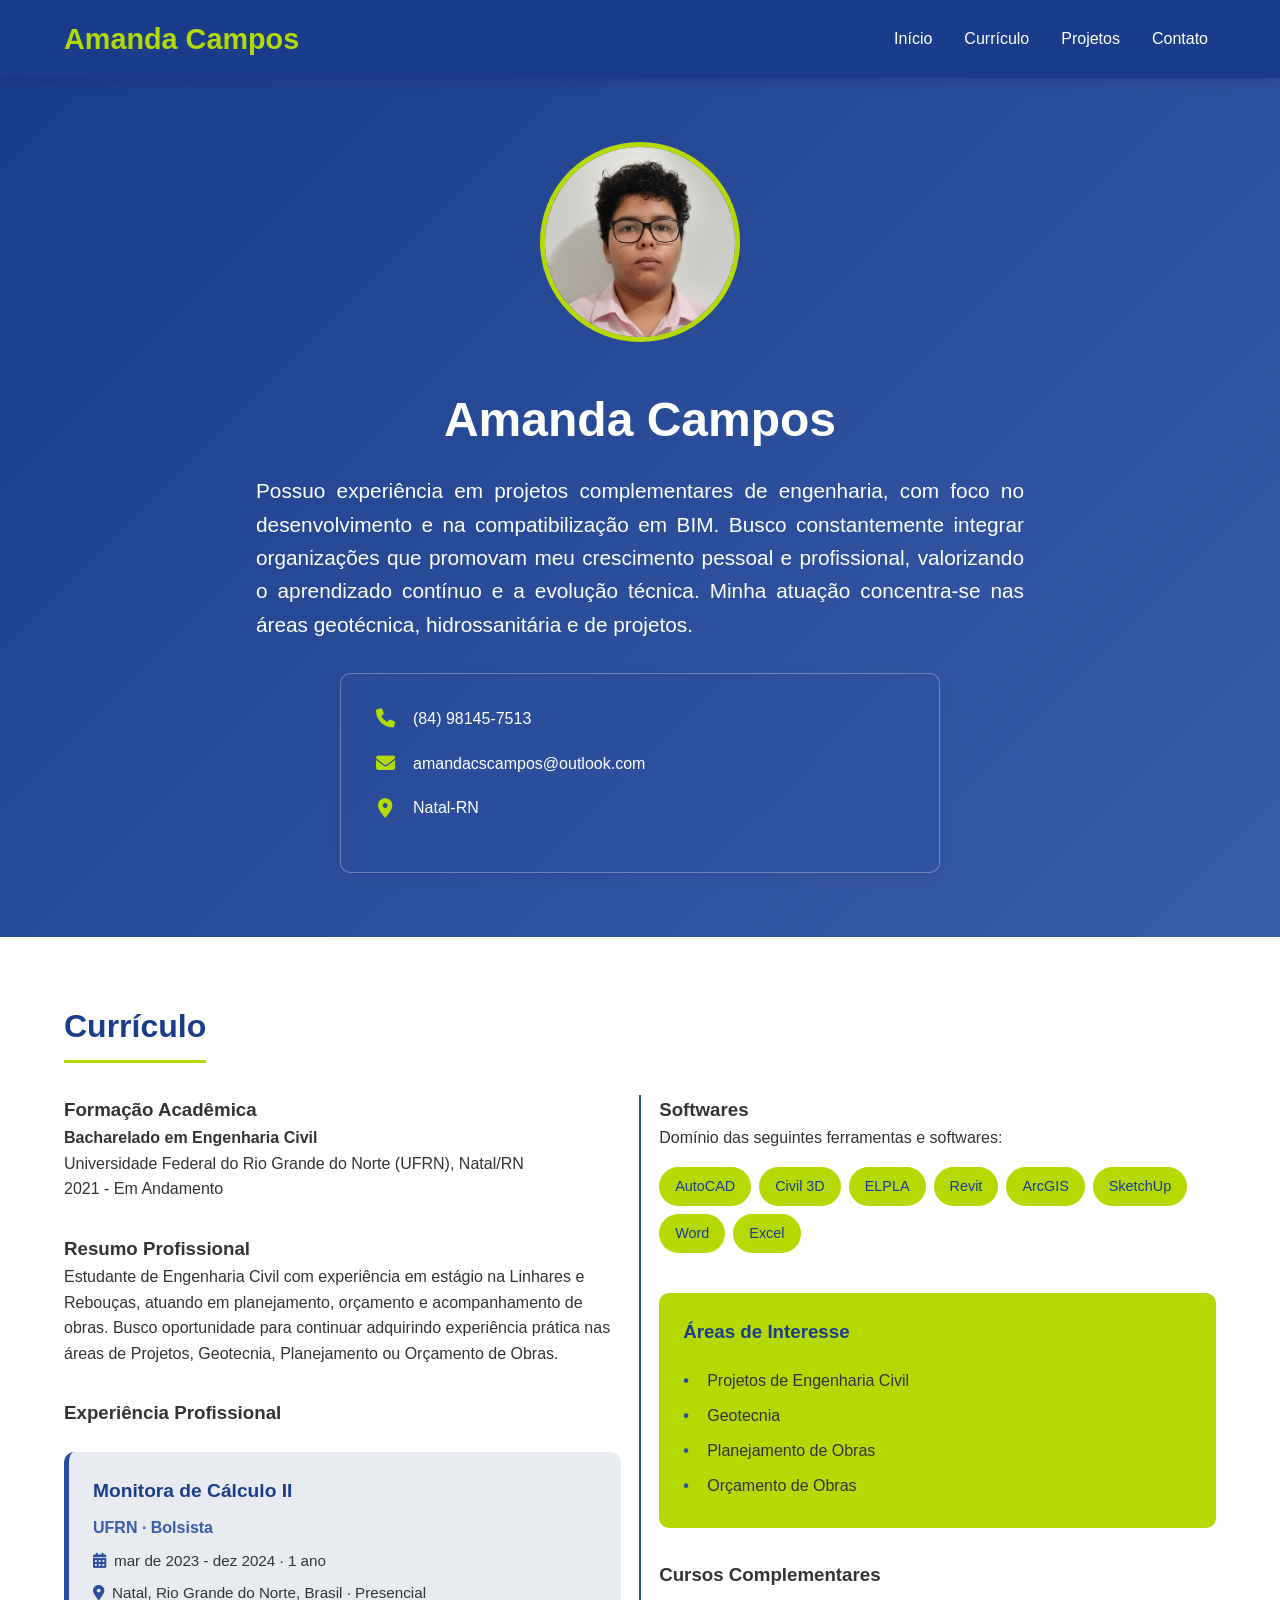
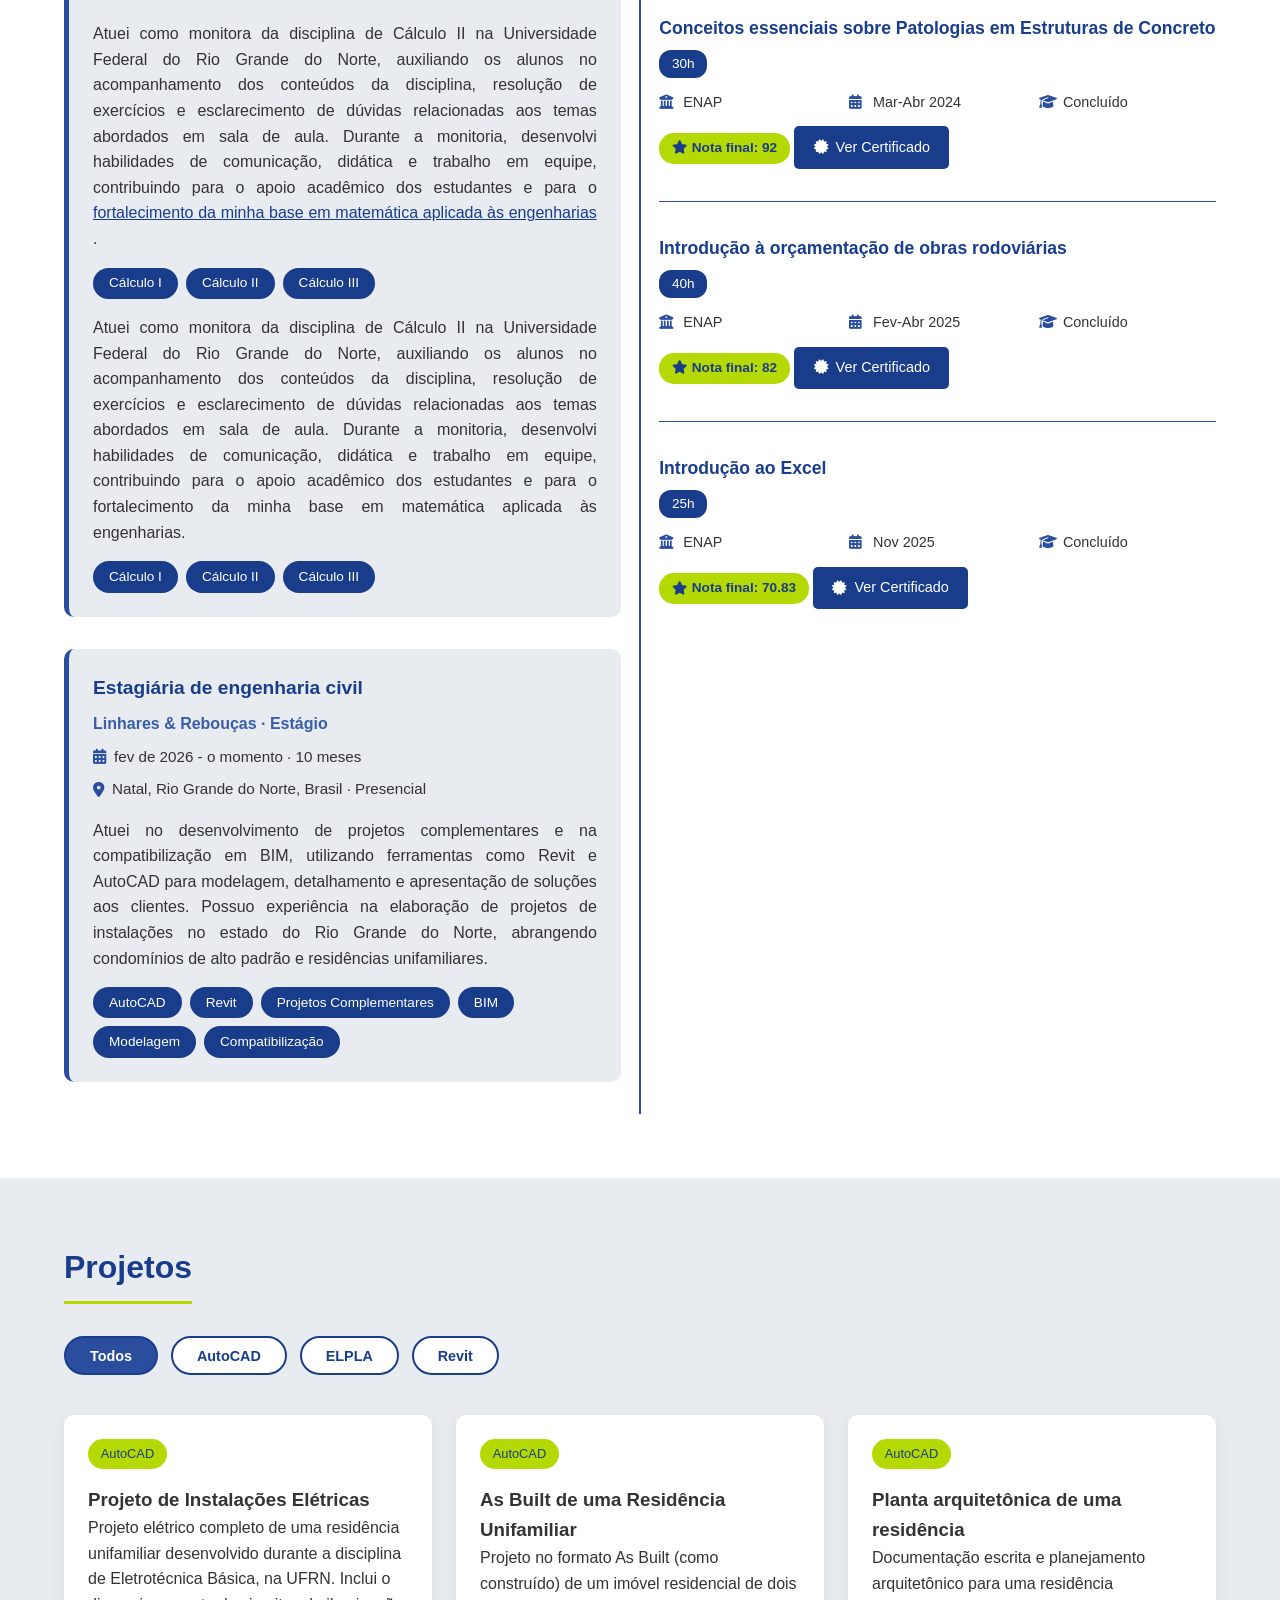
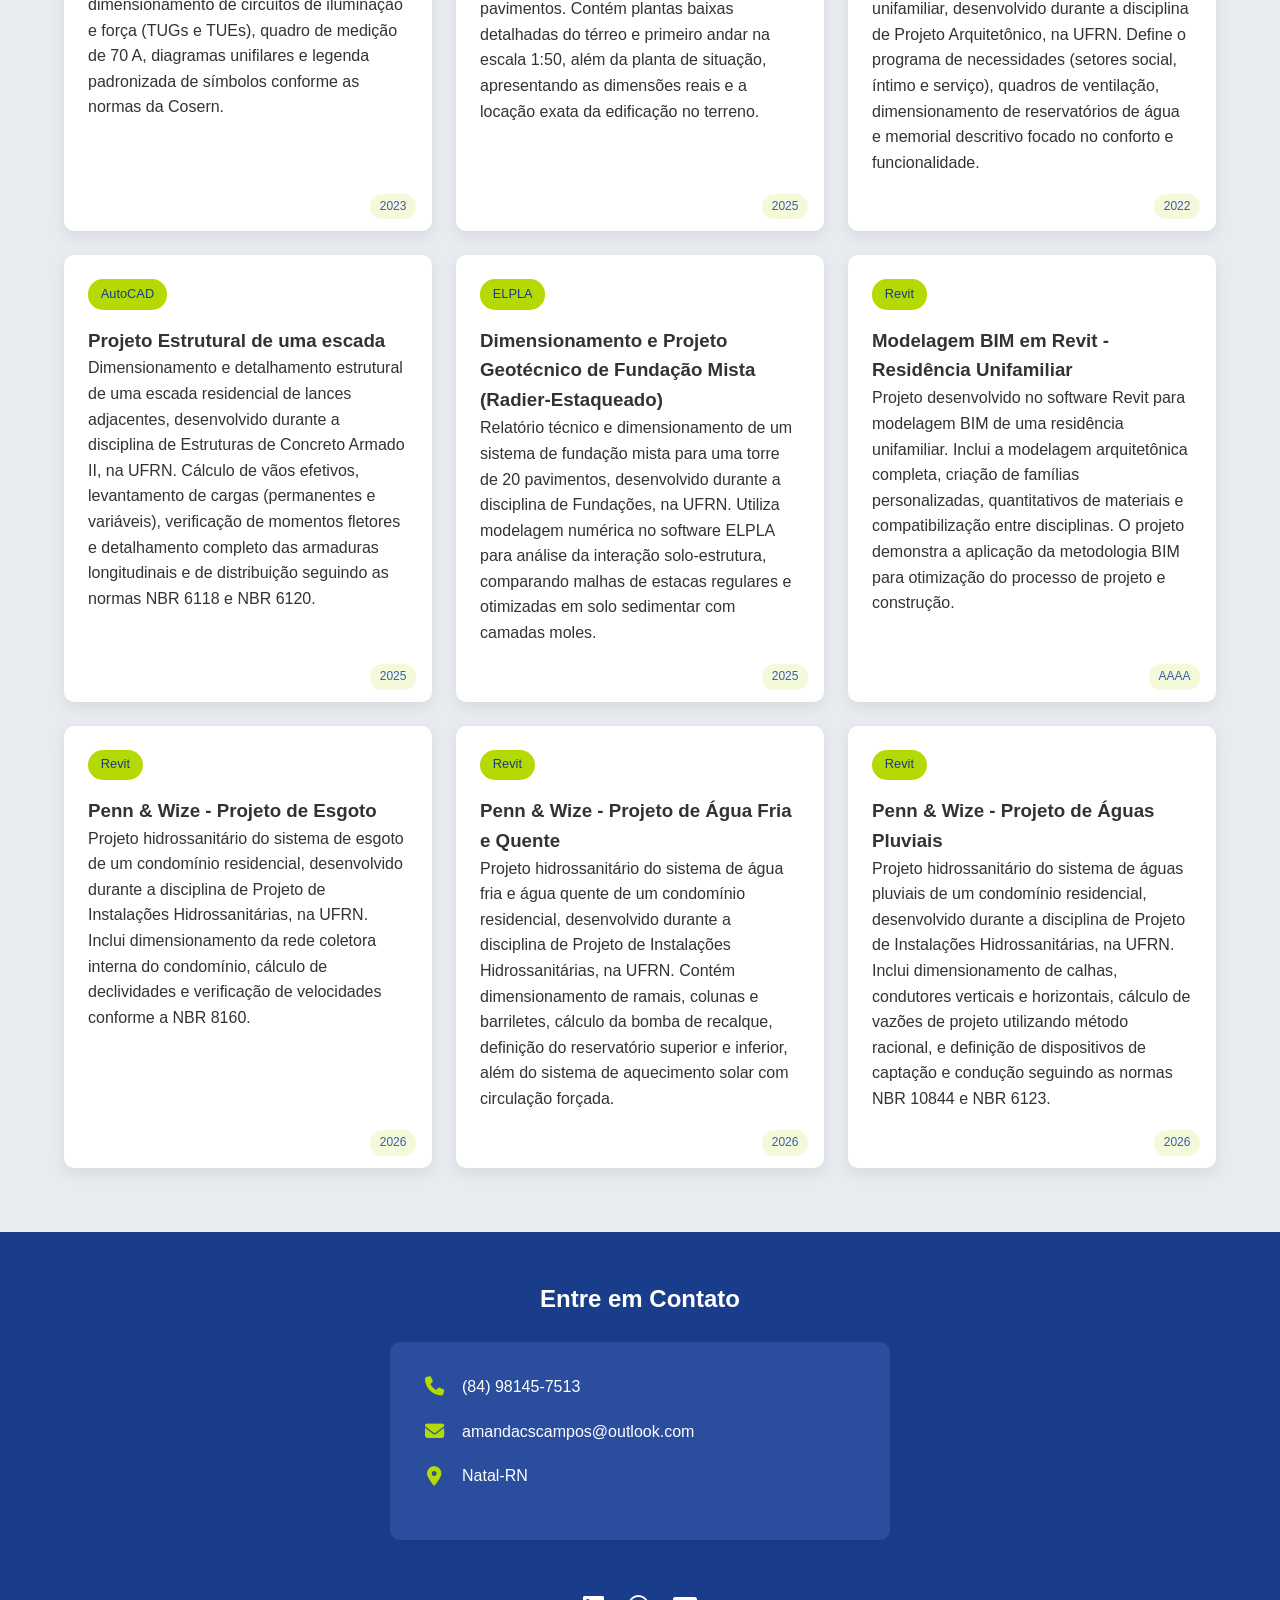
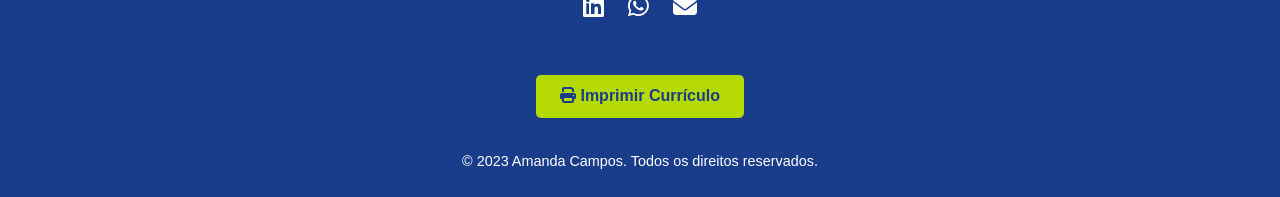
==== commit a2e71823: "Update index.html" ====
--- a/index.html
+++ b/index.html
@@ -90,33 +90,40 @@
     <span class="skill-tag">Cálculo III</span>
 </div>
 
-<div class="experience-item">
-    <!-- ↓ ADICIONADO ID E ÍCONE PARA INDICAR CLIQUE -->
-    <h4 id="estagio-trigger" style="cursor: pointer; color: var(--primary-blue); display: inline-block;">
-        Estagiária de engenharia civil
-        <i class="fas fa-info-circle" style="font-size: 0.8rem; margin-left: 0.3rem;"></i>
-    </h4>
-    <div class="company">Linhares & Rebouças · Estágio</div>
-    <div class="date">
-        <i class="fas fa-calendar-alt"></i>
-        <span>fev de 2026 - o momento · <span id="estagio-duracao">2</span> meses</span>
-    </div>
-    <div class="location">
-        <i class="fas fa-map-marker-alt"></i>
-        <span>Natal, Rio Grande do Norte, Brasil · Presencial</span>
-    </div>
-    <div class="experience-description">
-        <p style="text-align: justify;">Atuei no desenvolvimento de projetos complementares e na compatibilização em BIM, utilizando ferramentas como Revit e AutoCAD para modelagem, detalhamento e apresentação de soluções aos clientes. Possuo experiência na elaboração de projetos de instalações no estado do Rio Grande do Norte, abrangendo condomínios de alto padrão e residências unifamiliares.</p>
-    </div>
-    <div class="skill-tags">
-        <span class="skill-tag">AutoCAD</span>
-        <span class="skill-tag">Revit</span>
-        <span class="skill-tag">Projetos Complementares</span>
-        <span class="skill-tag">BIM</span>
-        <span class="skill-tag">Modelagem</span>
-        <span class="skill-tag">Compatibilização</span>
-    </div>
-</div>
+ <div class="experience-description">
+                            <p style="text-align: justify;">Atuei como monitora da disciplina de Cálculo II na Universidade Federal do Rio Grande do Norte, auxiliando os alunos no acompanhamento dos conteúdos da disciplina, resolução de exercícios e esclarecimento de dúvidas relacionadas aos temas abordados em sala de aula. Durante a monitoria, desenvolvi habilidades de comunicação, didática e trabalho em equipe, contribuindo para o apoio acadêmico dos estudantes e para o fortalecimento da minha base em matemática aplicada às engenharias.</p>
+                        </div>
+                        <div class="skill-tags">
+                            <span class="skill-tag">Cálculo I</span>
+                            <span class="skill-tag">Cálculo II</span>
+                            <span class="skill-tag">Cálculo III</span>
+                        </div>
+                    </div>
+                    
+                    <div class="experience-item">
+                        <h4>Estagiária de engenharia civil</h4>
+                        <div class="company">Linhares & Rebouças · Estágio</div>
+                        <div class="date">
+                            <i class="fas fa-calendar-alt"></i>
+                            <span>fev de 2026 - o momento · <span id="estagio-duracao">2</span> meses</span>
+                        </div>
+                        <div class="location">
+                            <i class="fas fa-map-marker-alt"></i>
+                            <span>Natal, Rio Grande do Norte, Brasil · Presencial</span>
+                        </div>
+                        <div class="experience-description">
+                            <p style="text-align: justify;">Atuei no desenvolvimento de projetos complementares e na compatibilização em BIM, utilizando ferramentas como Revit e AutoCAD para modelagem, detalhamento e apresentação de soluções aos clientes. Possuo experiência na elaboração de projetos de instalações no estado do Rio Grande do Norte, abrangendo condomínios de alto padrão e residências unifamiliares.</p>
+                        </div>
+                        <div class="skill-tags">
+                            <span class="skill-tag">AutoCAD</span>
+                            <span class="skill-tag">Revit</span>
+                            <span class="skill-tag">Projetos Complementares</span>
+                            <span class="skill-tag">BIM</span>
+                            <span class="skill-tag">Modelagem</span>
+                            <span class="skill-tag">Compatibilização</span>
+                        </div>
+                    </div>
+                </div>
                 
                 <!-- COLUNA DIREITA - Softwares, Áreas de Interesse e Cursos Complementares -->
                 <div>
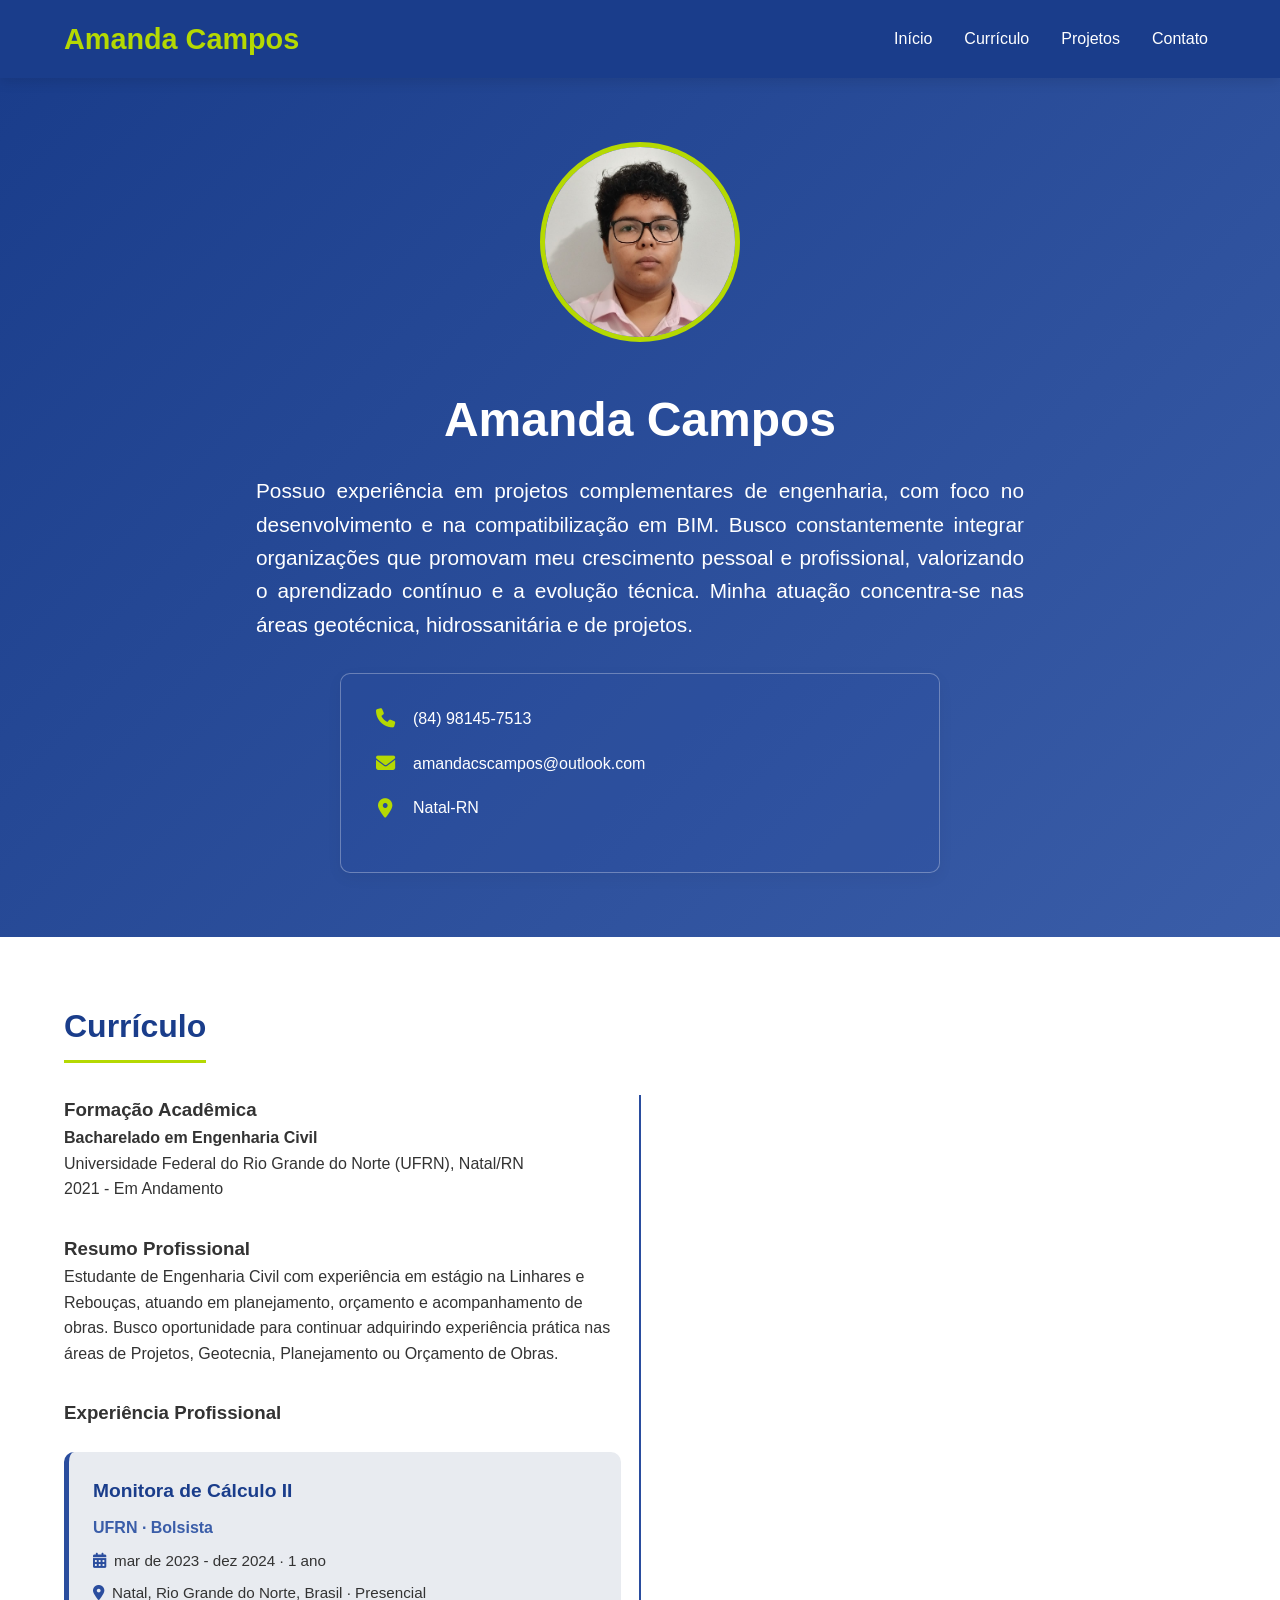
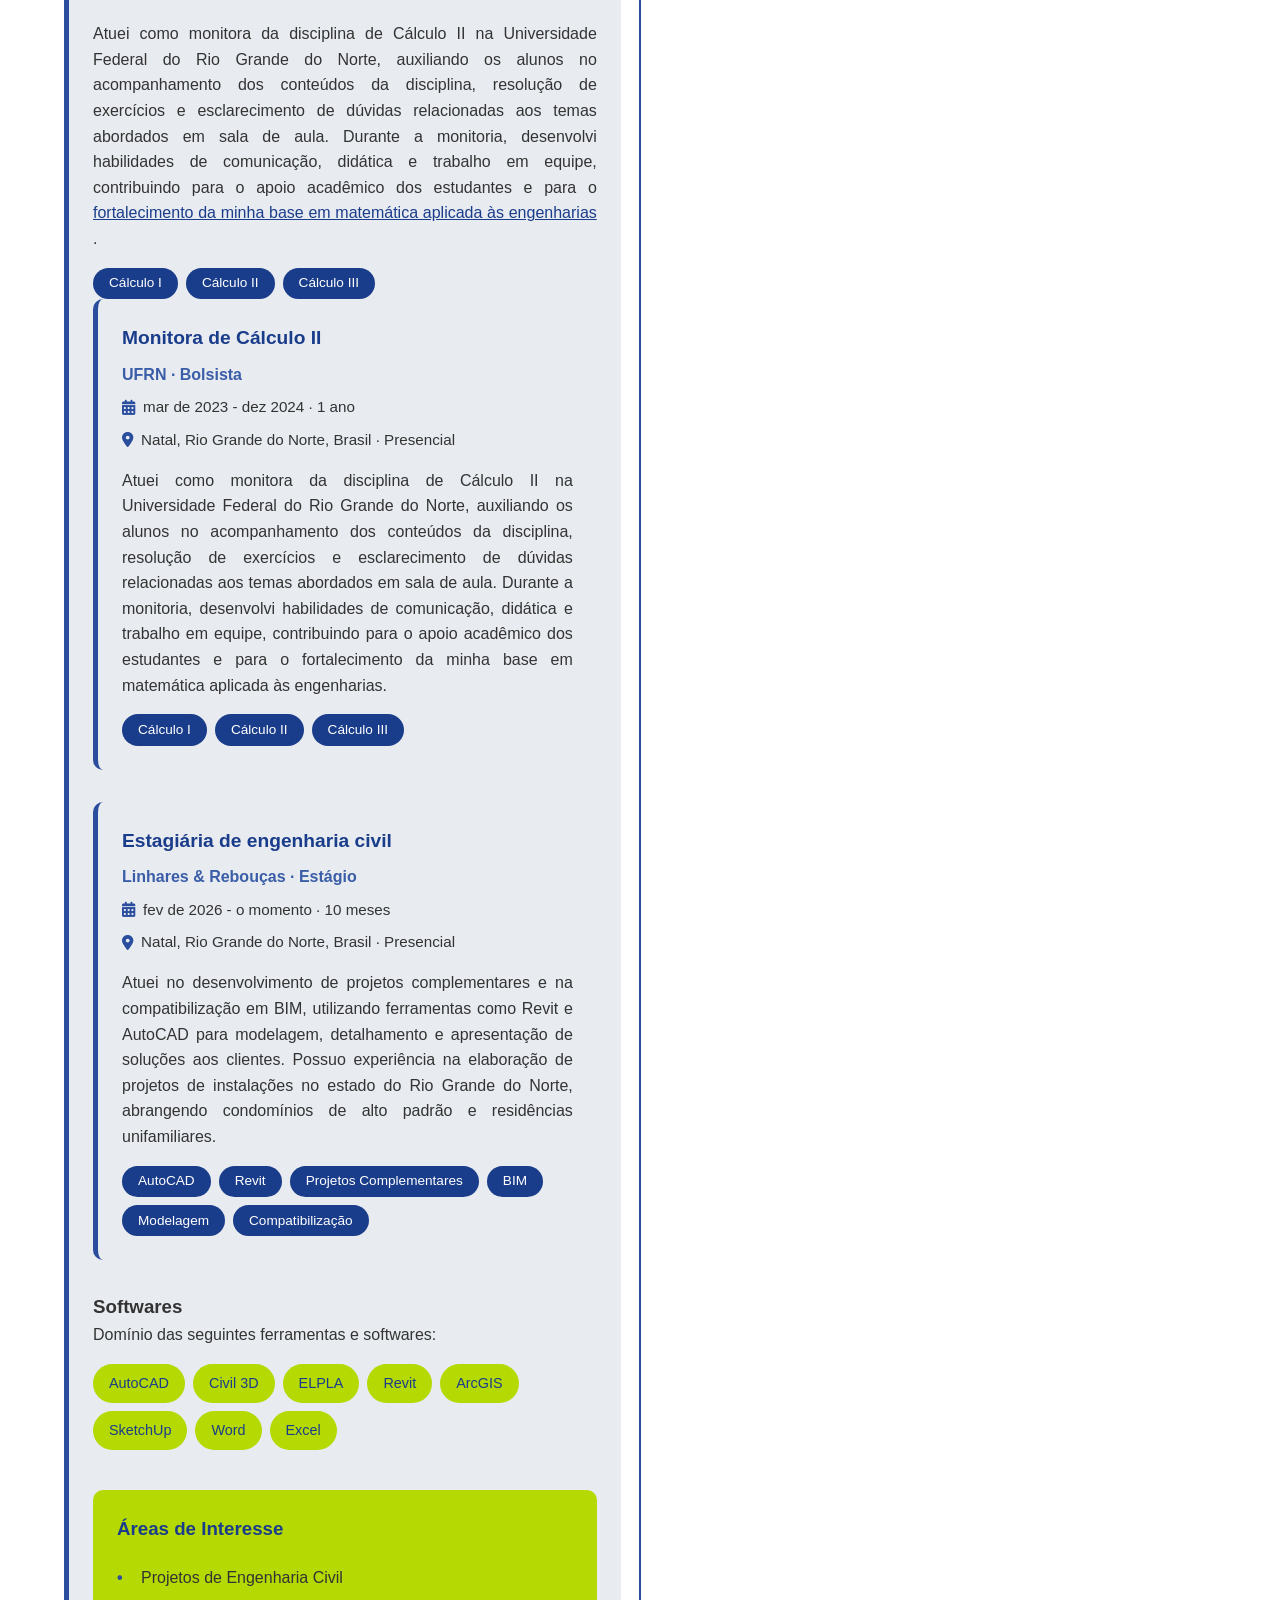
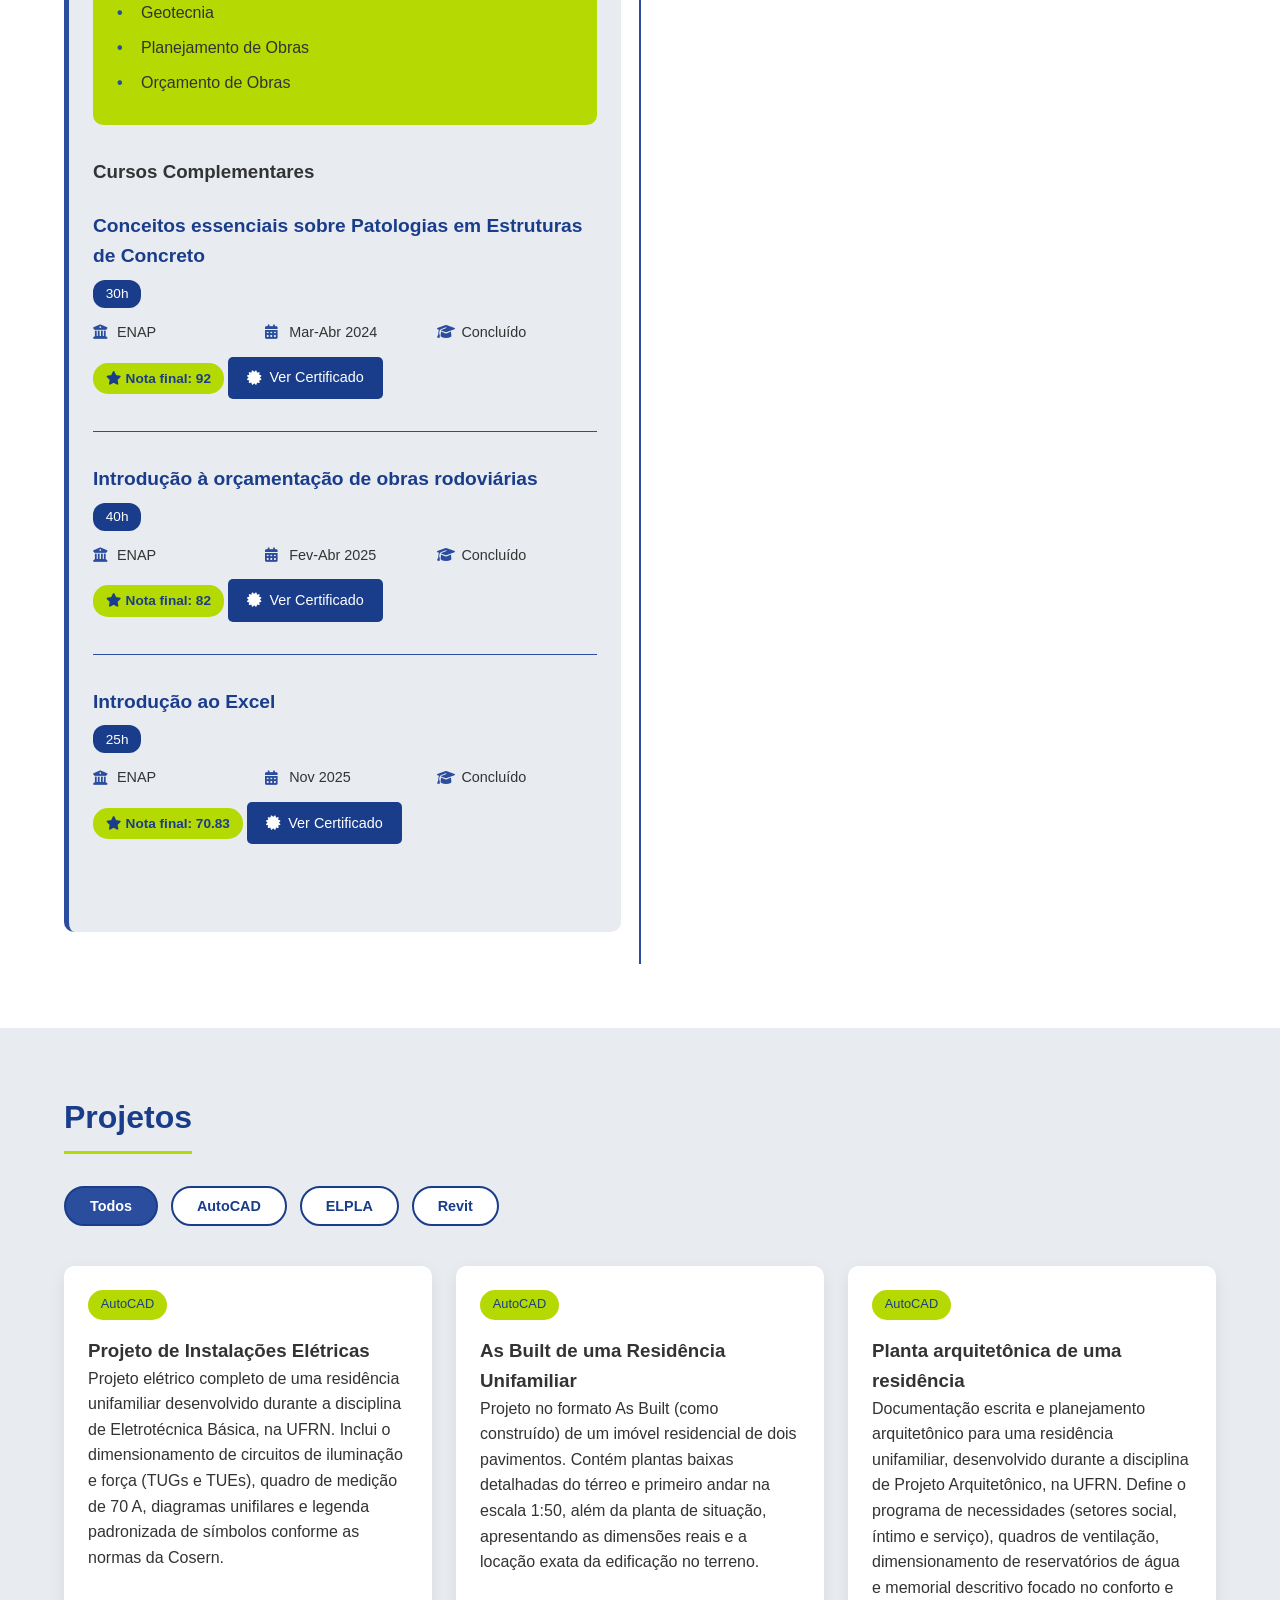
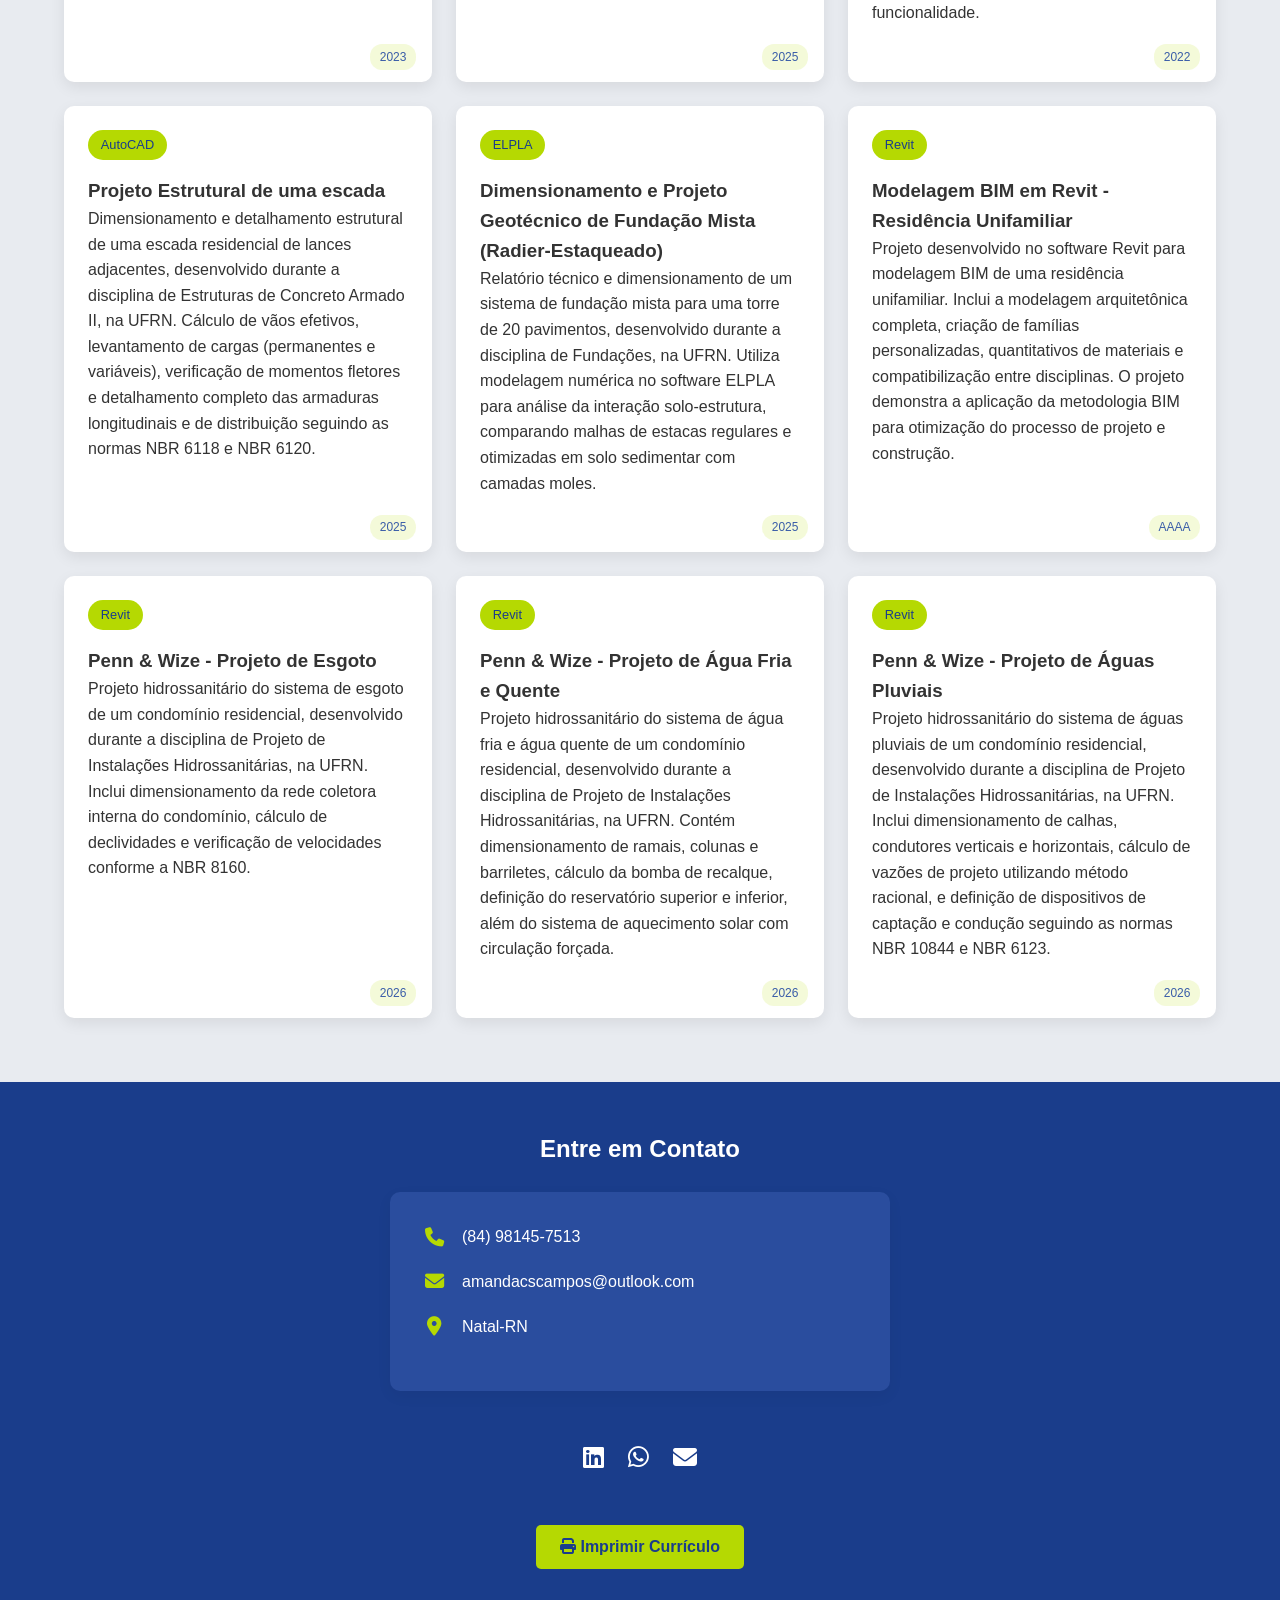
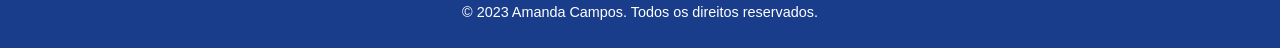
==== commit da33d0d6: "Update index.html" ====
--- a/index.html
+++ b/index.html
@@ -90,40 +90,50 @@
     <span class="skill-tag">Cálculo III</span>
 </div>
 
- <div class="experience-description">
-                            <p style="text-align: justify;">Atuei como monitora da disciplina de Cálculo II na Universidade Federal do Rio Grande do Norte, auxiliando os alunos no acompanhamento dos conteúdos da disciplina, resolução de exercícios e esclarecimento de dúvidas relacionadas aos temas abordados em sala de aula. Durante a monitoria, desenvolvi habilidades de comunicação, didática e trabalho em equipe, contribuindo para o apoio acadêmico dos estudantes e para o fortalecimento da minha base em matemática aplicada às engenharias.</p>
-                        </div>
-                        <div class="skill-tags">
-                            <span class="skill-tag">Cálculo I</span>
-                            <span class="skill-tag">Cálculo II</span>
-                            <span class="skill-tag">Cálculo III</span>
-                        </div>
-                    </div>
-                    
-                    <div class="experience-item">
-                        <h4>Estagiária de engenharia civil</h4>
-                        <div class="company">Linhares & Rebouças · Estágio</div>
-                        <div class="date">
-                            <i class="fas fa-calendar-alt"></i>
-                            <span>fev de 2026 - o momento · <span id="estagio-duracao">2</span> meses</span>
-                        </div>
-                        <div class="location">
-                            <i class="fas fa-map-marker-alt"></i>
-                            <span>Natal, Rio Grande do Norte, Brasil · Presencial</span>
-                        </div>
-                        <div class="experience-description">
-                            <p style="text-align: justify;">Atuei no desenvolvimento de projetos complementares e na compatibilização em BIM, utilizando ferramentas como Revit e AutoCAD para modelagem, detalhamento e apresentação de soluções aos clientes. Possuo experiência na elaboração de projetos de instalações no estado do Rio Grande do Norte, abrangendo condomínios de alto padrão e residências unifamiliares.</p>
-                        </div>
-                        <div class="skill-tags">
-                            <span class="skill-tag">AutoCAD</span>
-                            <span class="skill-tag">Revit</span>
-                            <span class="skill-tag">Projetos Complementares</span>
-                            <span class="skill-tag">BIM</span>
-                            <span class="skill-tag">Modelagem</span>
-                            <span class="skill-tag">Compatibilização</span>
-                        </div>
-                    </div>
-                </div>
+<div class="experience-item" data-experience="monitoria" style="cursor: pointer;">
+    <h4>Monitora de Cálculo II</h4>
+    <div class="company">UFRN · Bolsista</div>
+    <div class="date">
+        <i class="fas fa-calendar-alt"></i>
+        <span>mar de 2023 - dez 2024 · 1 ano</span>
+    </div>
+    <div class="location">
+        <i class="fas fa-map-marker-alt"></i>
+        <span>Natal, Rio Grande do Norte, Brasil · Presencial</span>
+    </div>
+    <div class="experience-description">
+        <p style="text-align: justify;">Atuei como monitora da disciplina de Cálculo II na Universidade Federal do Rio Grande do Norte, auxiliando os alunos no acompanhamento dos conteúdos da disciplina, resolução de exercícios e esclarecimento de dúvidas relacionadas aos temas abordados em sala de aula. Durante a monitoria, desenvolvi habilidades de comunicação, didática e trabalho em equipe, contribuindo para o apoio acadêmico dos estudantes e para o fortalecimento da minha base em matemática aplicada às engenharias.</p>
+    </div>
+    <div class="skill-tags">
+        <span class="skill-tag">Cálculo I</span>
+        <span class="skill-tag">Cálculo II</span>
+        <span class="skill-tag">Cálculo III</span>
+    </div>
+</div>
+
+<div class="experience-item" data-experience="estagio" style="cursor: pointer;">
+    <h4>Estagiária de engenharia civil</h4>
+    <div class="company">Linhares & Rebouças · Estágio</div>
+    <div class="date">
+        <i class="fas fa-calendar-alt"></i>
+        <span>fev de 2026 - o momento · <span id="estagio-duracao">2</span> meses</span>
+    </div>
+    <div class="location">
+        <i class="fas fa-map-marker-alt"></i>
+        <span>Natal, Rio Grande do Norte, Brasil · Presencial</span>
+    </div>
+    <div class="experience-description">
+        <p style="text-align: justify;">Atuei no desenvolvimento de projetos complementares e na compatibilização em BIM, utilizando ferramentas como Revit e AutoCAD para modelagem, detalhamento e apresentação de soluções aos clientes. Possuo experiência na elaboração de projetos de instalações no estado do Rio Grande do Norte, abrangendo condomínios de alto padrão e residências unifamiliares.</p>
+    </div>
+    <div class="skill-tags">
+        <span class="skill-tag">AutoCAD</span>
+        <span class="skill-tag">Revit</span>
+        <span class="skill-tag">Projetos Complementares</span>
+        <span class="skill-tag">BIM</span>
+        <span class="skill-tag">Modelagem</span>
+        <span class="skill-tag">Compatibilização</span>
+    </div>
+</div>
                 
                 <!-- COLUNA DIREITA - Softwares, Áreas de Interesse e Cursos Complementares -->
                 <div>
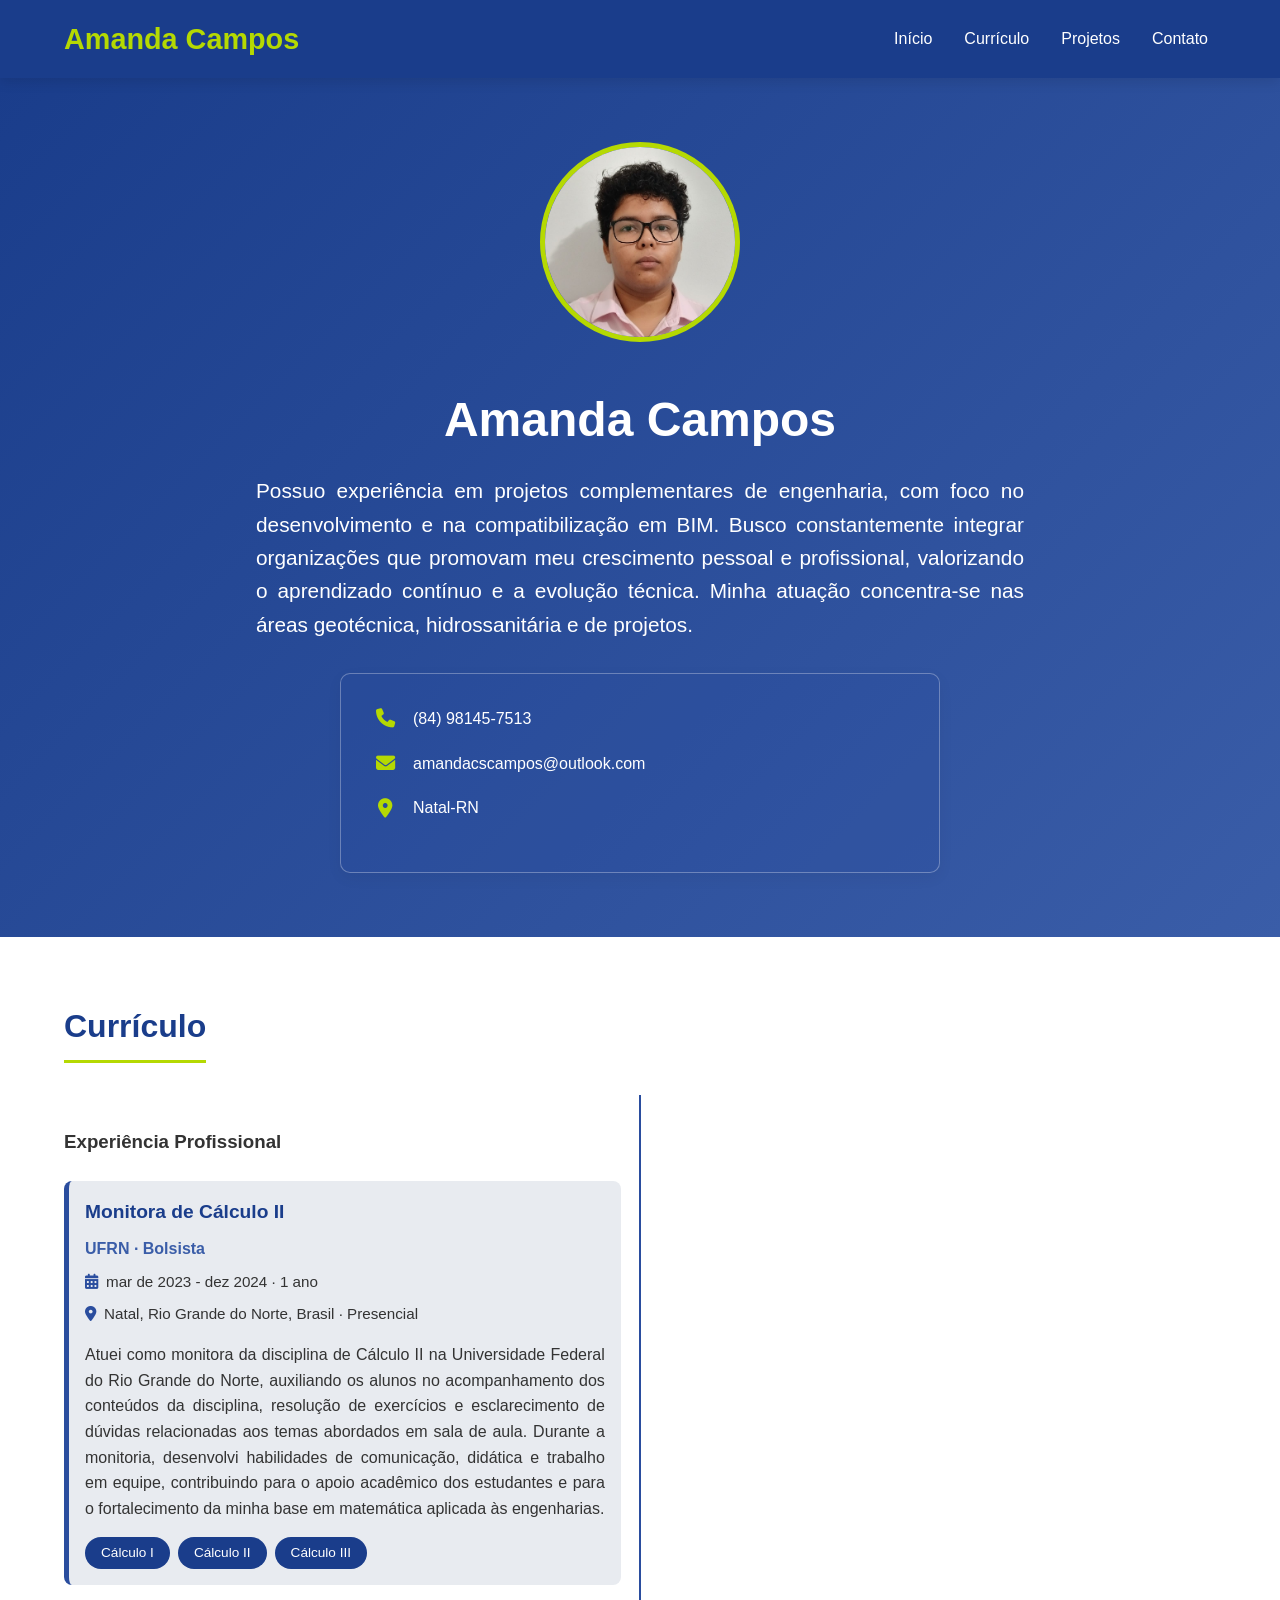
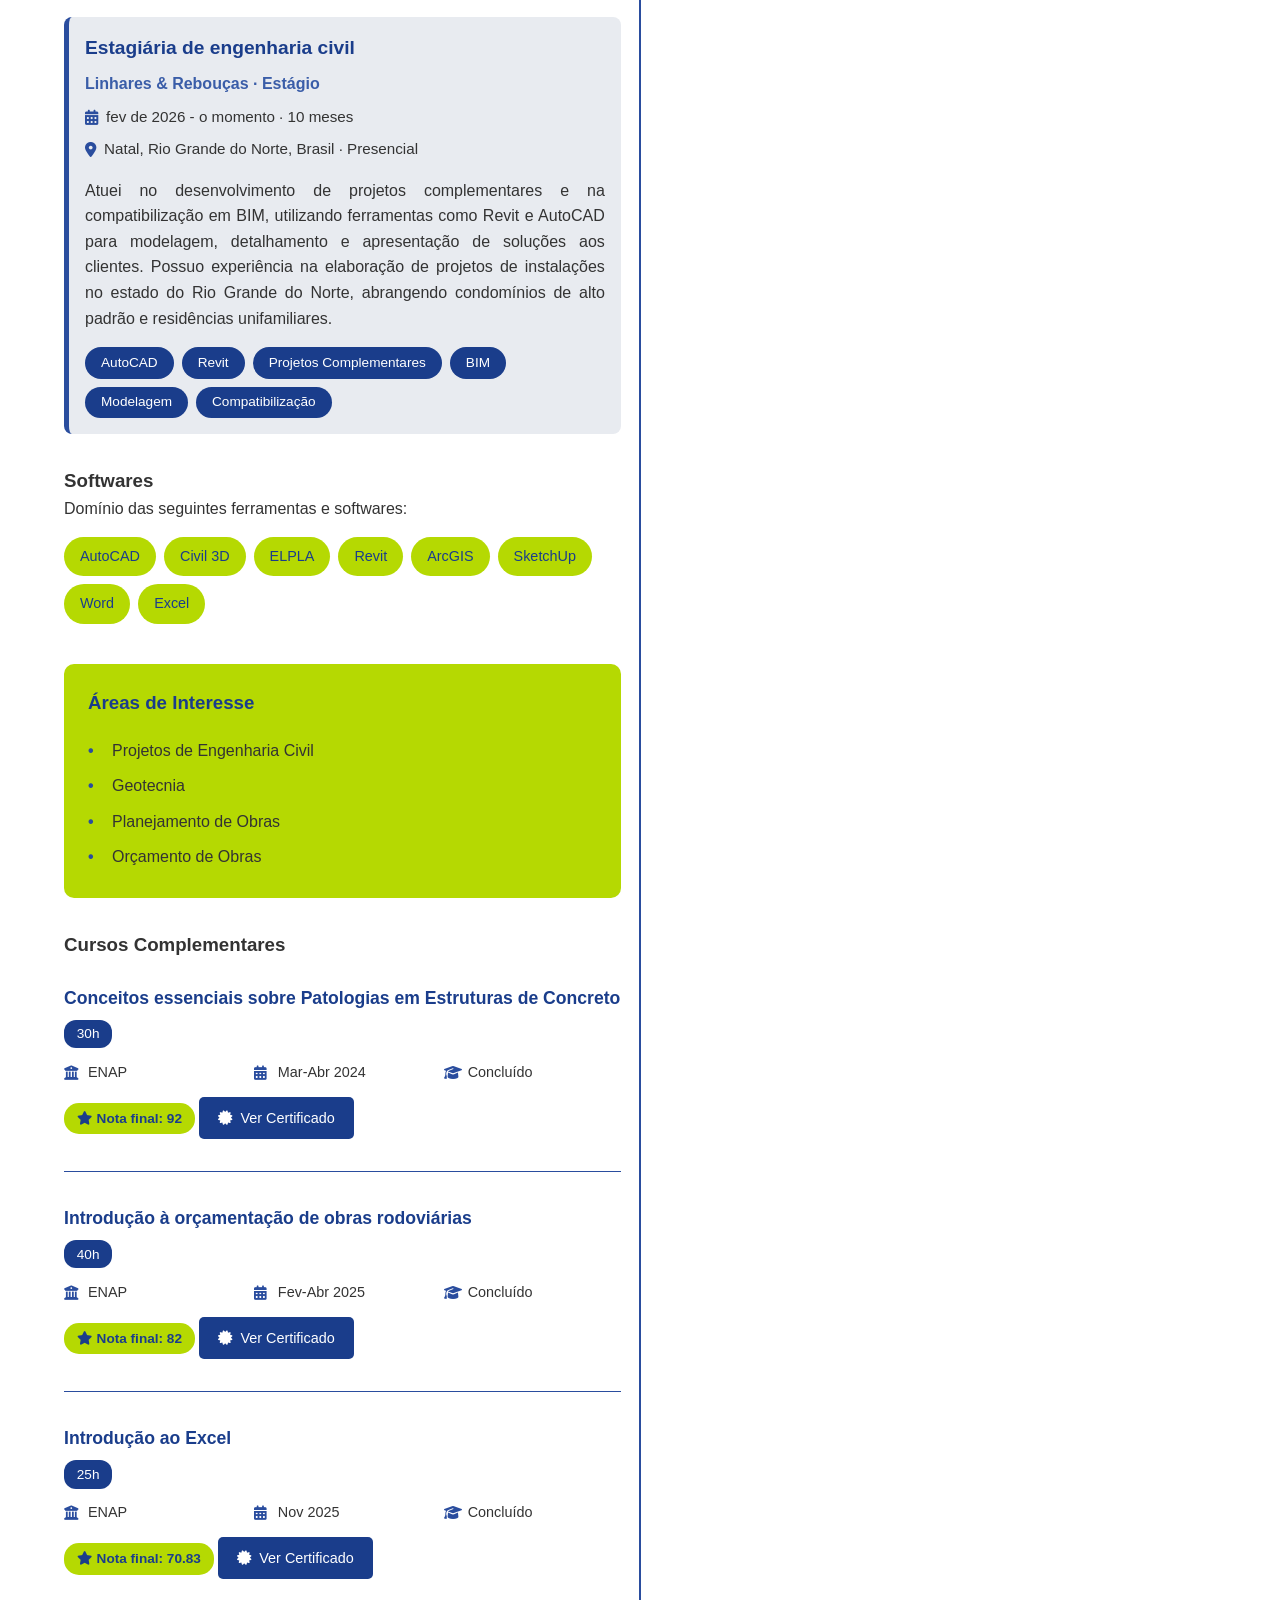
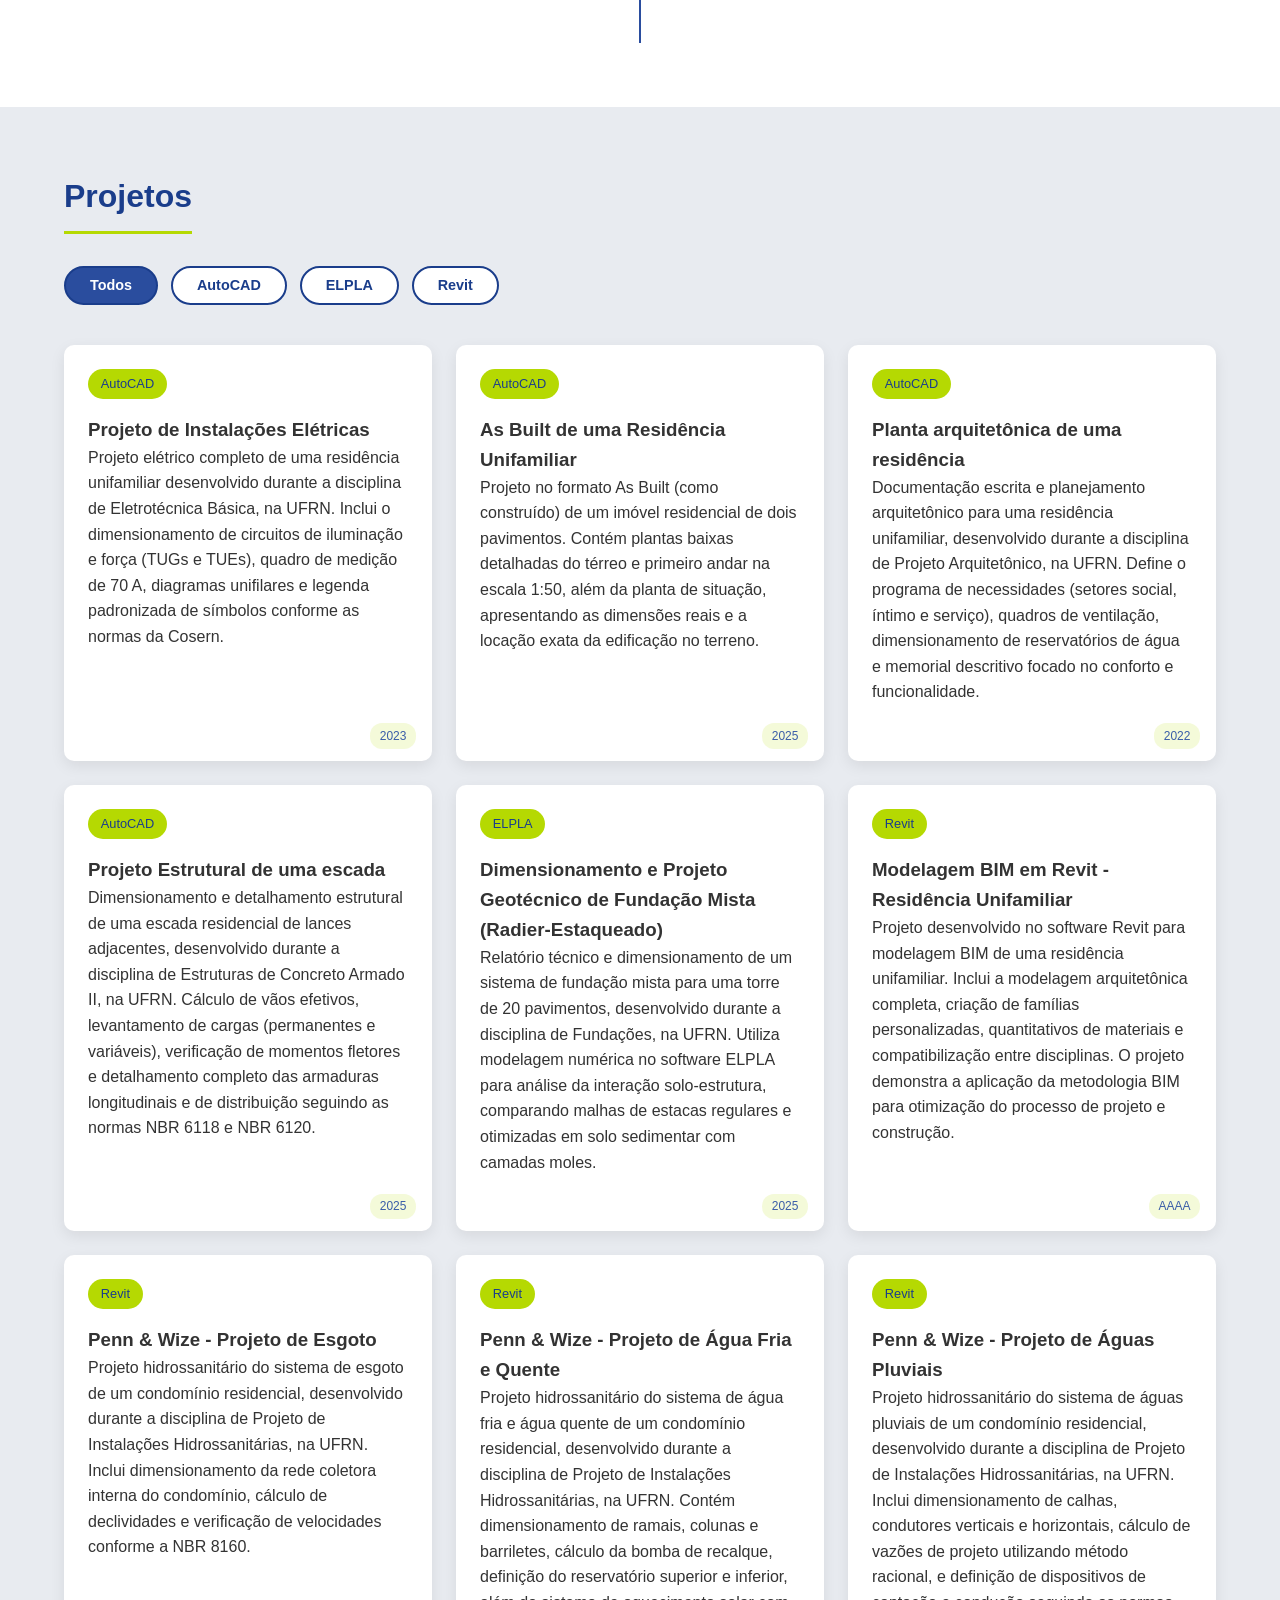
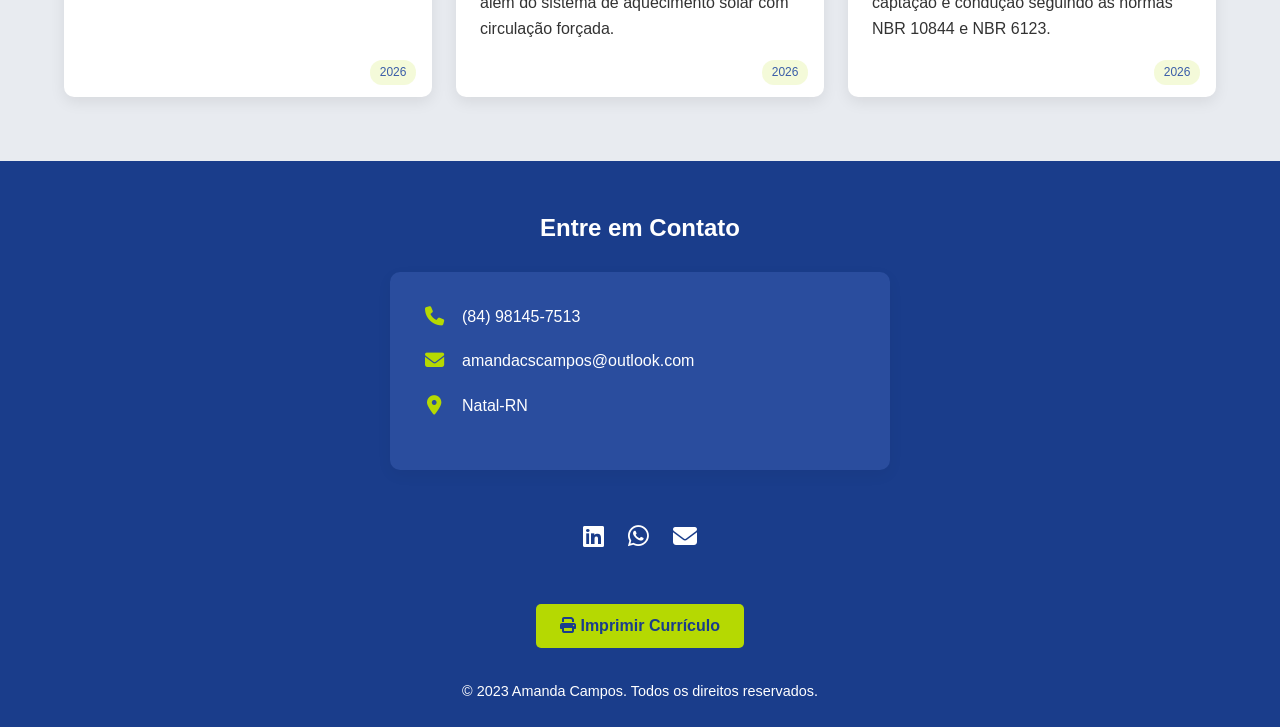
==== commit 7e14f80f: "Update index.html" ====
--- a/index.html
+++ b/index.html
@@ -54,42 +54,9 @@
                 
                 <!-- COLUNA ESQUERDA -->
                 <div>
-                    <h3>Formação Acadêmica</h3>
-                    <p><strong>Bacharelado em Engenharia Civil</strong></p>
-                    <p>Universidade Federal do Rio Grande do Norte (UFRN), Natal/RN</p>
-                    <p>2021 - Em Andamento</p>
-                    
-                    <h3 style="margin-top: 2rem;">Resumo Profissional</h3>
-                    <p>Estudante de Engenharia Civil com experiência em estágio na Linhares e Rebouças, atuando em planejamento, orçamento e acompanhamento de obras. Busco oportunidade para continuar adquirindo experiência prática nas áreas de Projetos, Geotecnia, Planejamento ou Orçamento de Obras.</p>
-
                     <h3 style="margin-top: 2rem; margin-bottom: 1.5rem;">Experiência Profissional</h3>
 
-                    <div class="experience-item">
-                        <h4>Monitora de Cálculo II</h4>
-                        <div class="company">UFRN · Bolsista</div>
-                        <div class="date">
-                            <i class="fas fa-calendar-alt"></i>
-                            <span>mar de 2023 - dez 2024 · 1 ano</span>
-                        </div>
-                        <div class="location">
-                            <i class="fas fa-map-marker-alt"></i>
-                            <span>Natal, Rio Grande do Norte, Brasil · Presencial</span>
-                        </div>
-                      <div class="experience-description">
-    <p style="text-align: justify;">
-        Atuei como monitora da disciplina de Cálculo II na Universidade Federal do Rio Grande do Norte, auxiliando os alunos no acompanhamento dos conteúdos da disciplina, resolução de exercícios e esclarecimento de dúvidas relacionadas aos temas abordados em sala de aula. Durante a monitoria, desenvolvi habilidades de comunicação, didática e trabalho em equipe, contribuindo para o apoio acadêmico dos estudantes e para o 
-        <!-- ↓ ADICIONADO ID E ESTILO PARA INDICAR QUE É CLICÁVEL -->
-        <span id="math-trigger" style="color: var(--primary-blue); cursor: pointer; text-decoration: underline; font-weight: 500;">
-            fortalecimento da minha base em matemática aplicada às engenharias
-        </span>.
-    </p>
-</div>
-<div class="skill-tags">
-    <span class="skill-tag">Cálculo I</span>
-    <span class="skill-tag">Cálculo II</span>
-    <span class="skill-tag">Cálculo III</span>
-</div>
-
+<!-- Bloco Monitoria -->
 <div class="experience-item" data-experience="monitoria" style="cursor: pointer;">
     <h4>Monitora de Cálculo II</h4>
     <div class="company">UFRN · Bolsista</div>
@@ -111,6 +78,7 @@
     </div>
 </div>
 
+<!-- Bloco Estágio -->
 <div class="experience-item" data-experience="estagio" style="cursor: pointer;">
     <h4>Estagiária de engenharia civil</h4>
     <div class="company">Linhares & Rebouças · Estágio</div>
--- a/assets/css/style.css
+++ b/assets/css/style.css
@@ -1027,3 +1027,14 @@
         box-shadow: none !important;
     }
 }
+
+
+.experience-item[data-experience] {
+    transition: background-color 0.2s, box-shadow 0.2s;
+    border-radius: 8px;
+    padding: 1rem;
+}
+.experience-item[data-experience]:hover {
+    background-color: rgba(0, 123, 255, 0.05);
+    box-shadow: 0 2px 8px rgba(0,0,0,0.08);
+}
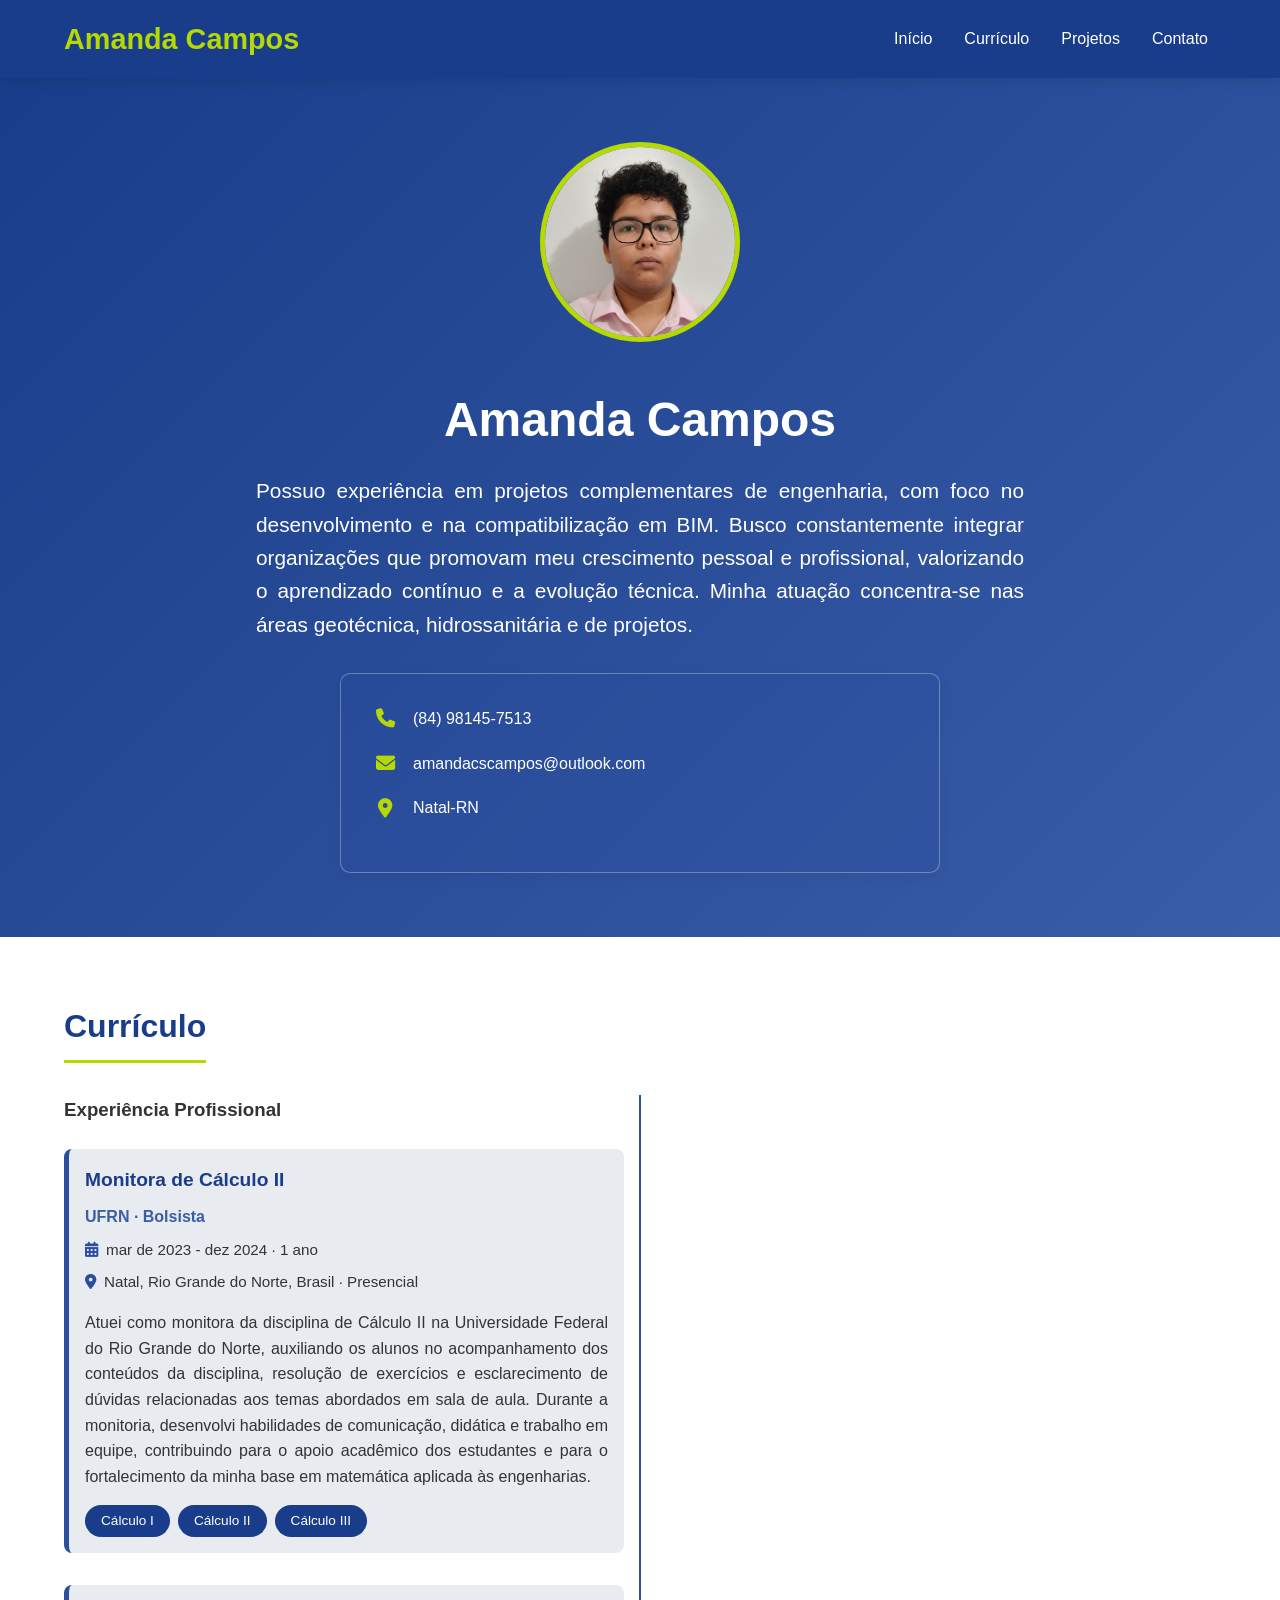
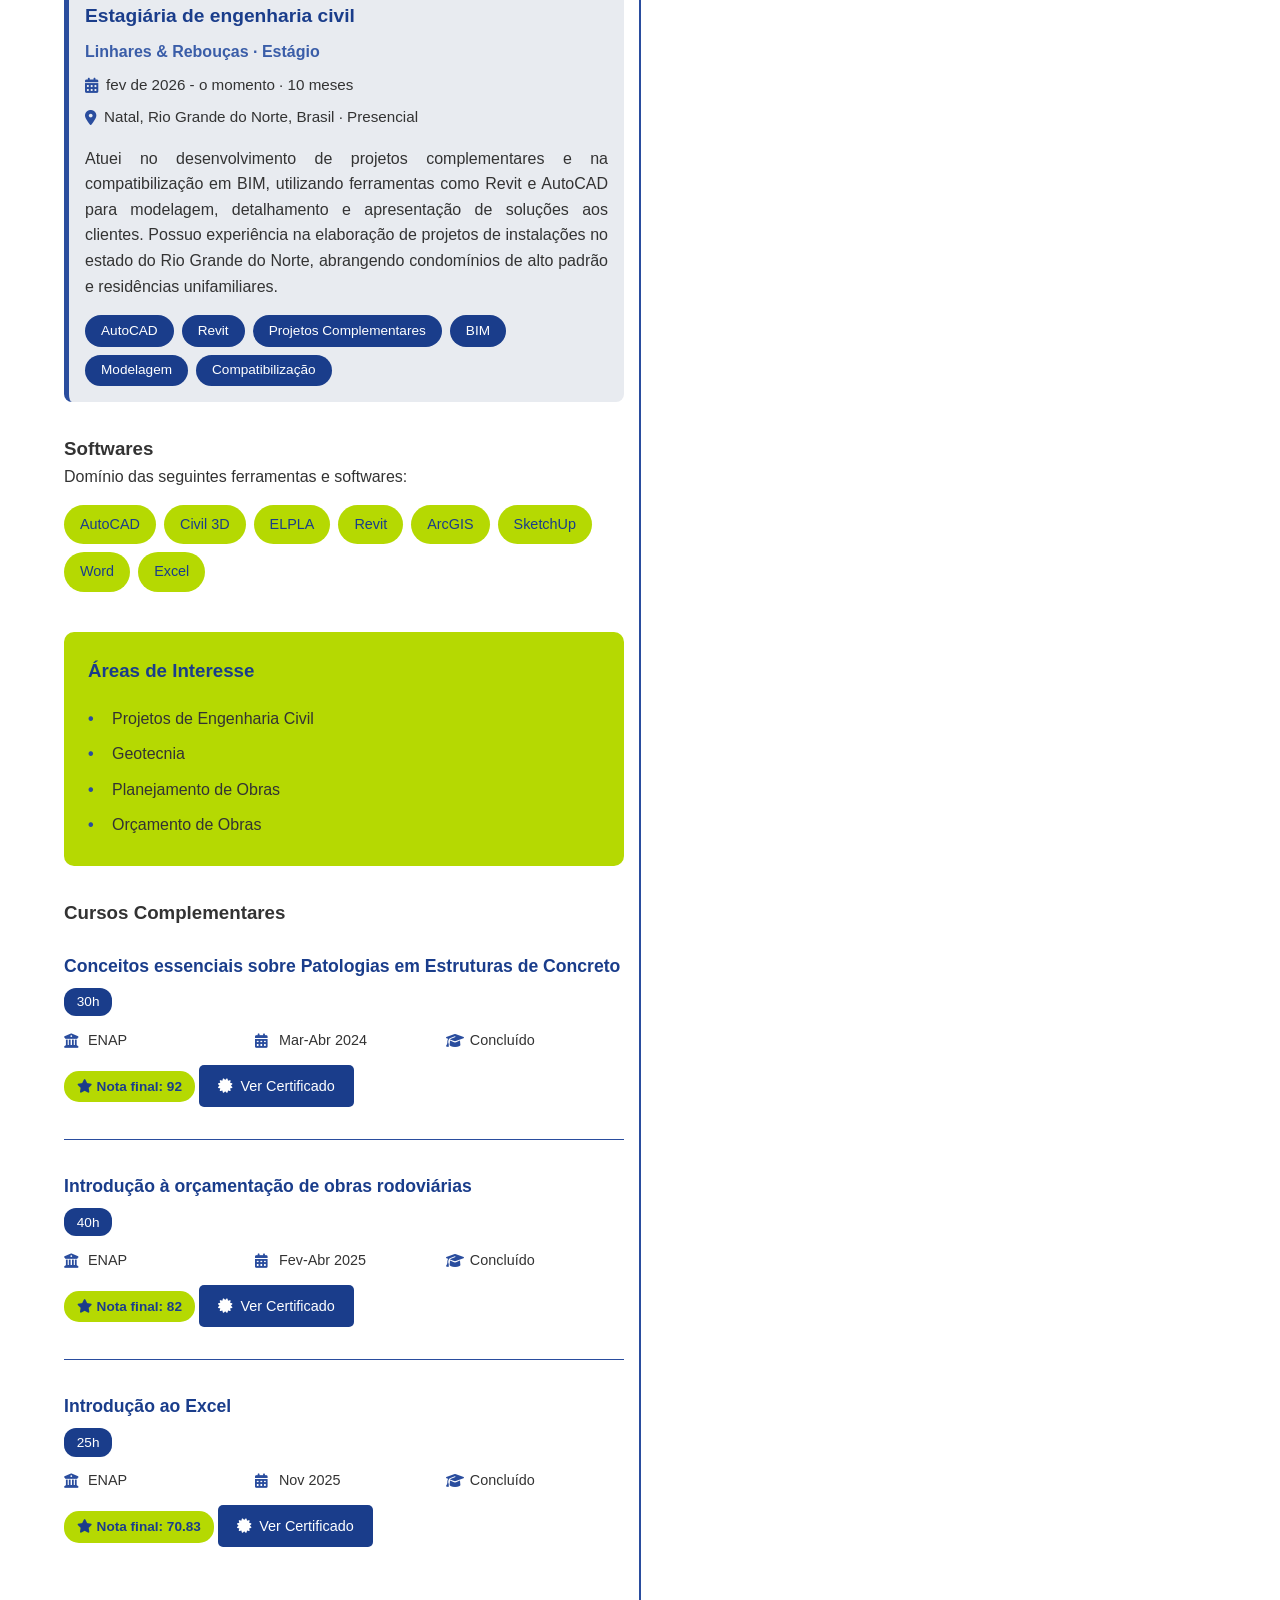
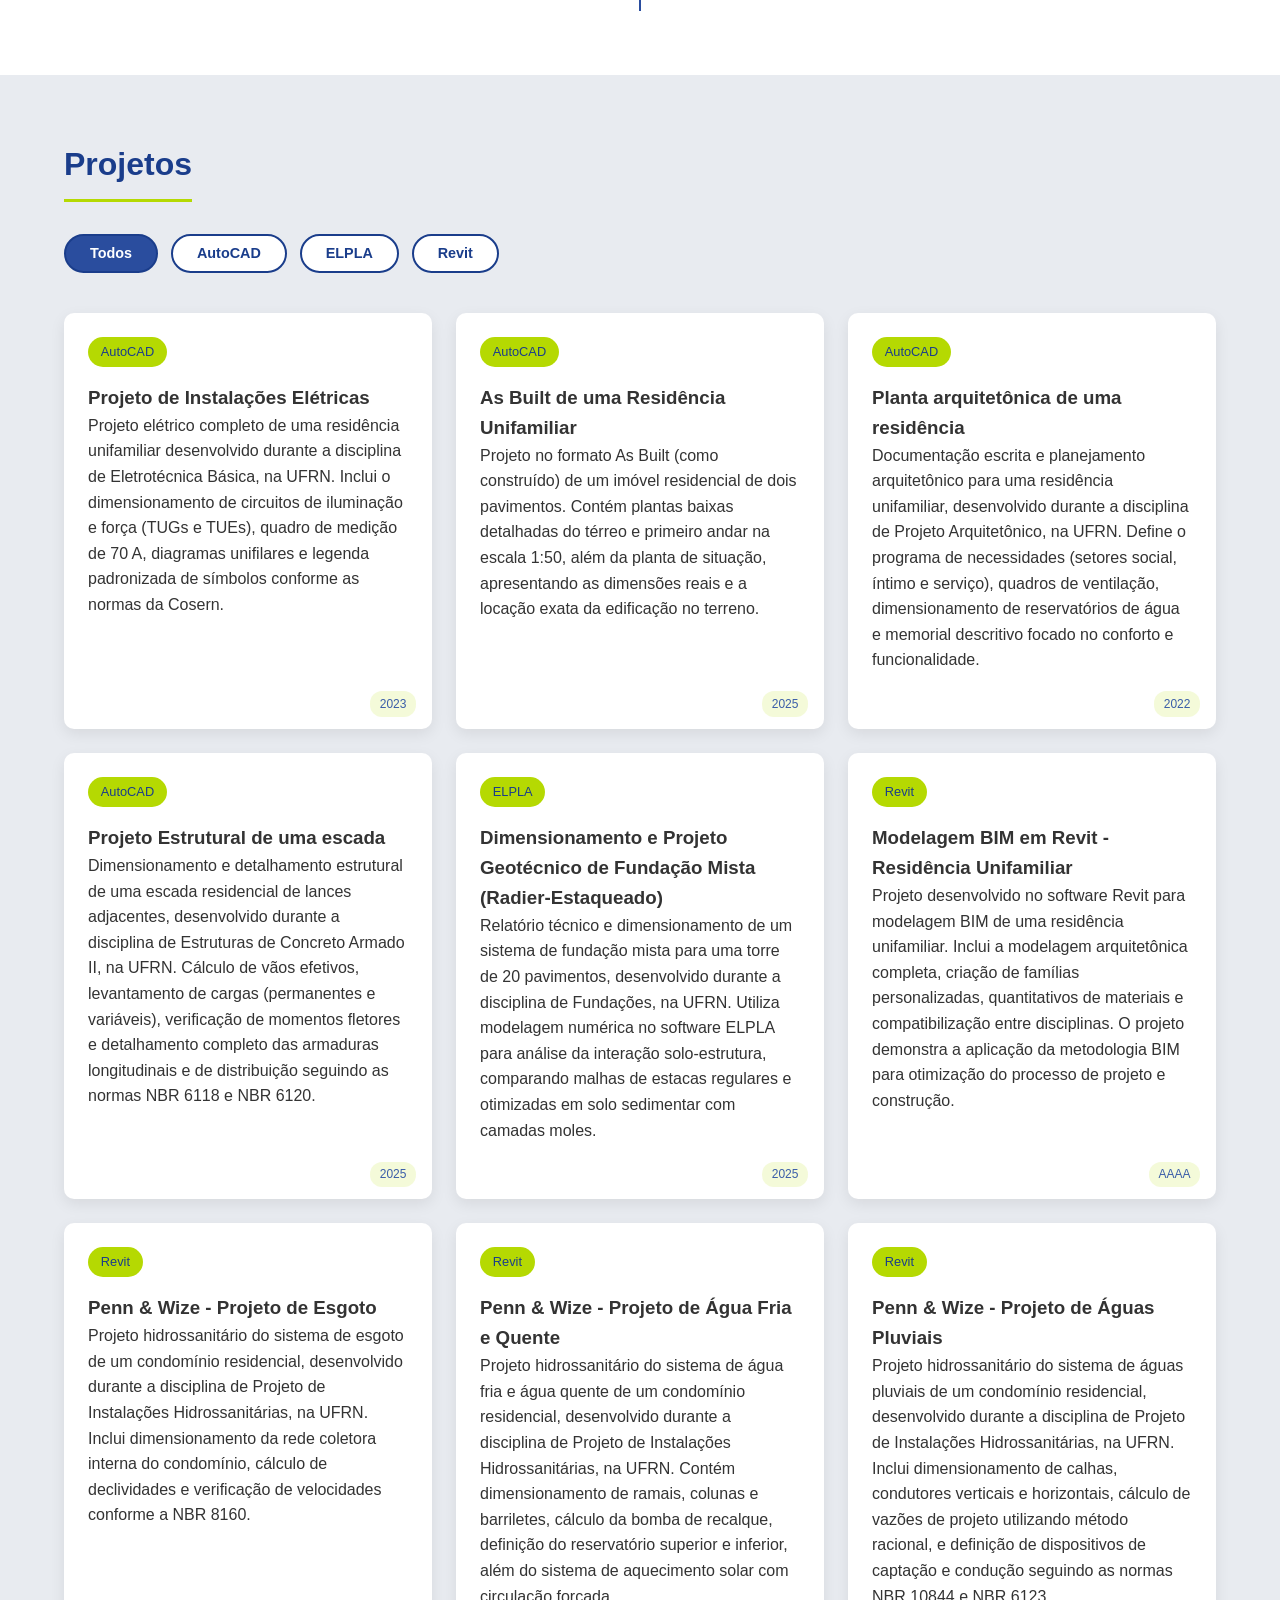
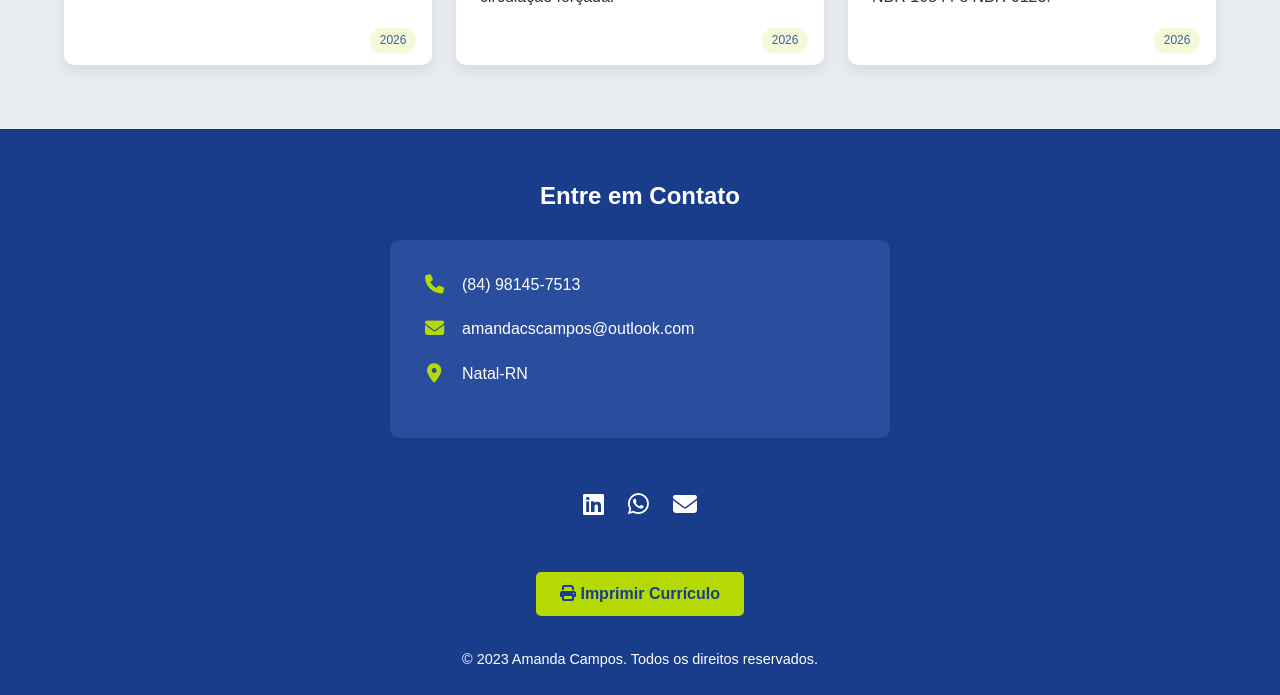
==== commit 1ee28aad: "Update index.html" ====
--- a/index.html
+++ b/index.html
@@ -54,7 +54,7 @@
                 
                 <!-- COLUNA ESQUERDA -->
                 <div>
-                    <h3 style="margin-top: 2rem; margin-bottom: 1.5rem;">Experiência Profissional</h3>
+                   <h3 style="margin-bottom: 1.5rem;">Experiência Profissional</h3>
 
 <!-- Bloco Monitoria -->
 <div class="experience-item" data-experience="monitoria" style="cursor: pointer;">
--- a/assets/css/style.css
+++ b/assets/css/style.css
@@ -709,7 +709,7 @@
     font-size: 0.85rem;
 }
         
-@media (max-width: 992px) {
+@media (max-width: 768px) {
     .about-content {
         grid-template-columns: 1fr;
         gap: 2rem;
@@ -1038,3 +1038,19 @@
     background-color: rgba(0, 123, 255, 0.05);
     box-shadow: 0 2px 8px rgba(0,0,0,0.08);
 }
+
+
+.about-content {
+    display: grid;
+    grid-template-columns: 1fr 1fr;
+    gap: 2rem;
+    align-items: start;
+}
+.about-content > div {
+    min-width: 0; /* evita overflow */
+}
+@media (max-width: 992px) {
+    .about-content {
+        grid-template-columns: 1fr;
+    }
+}
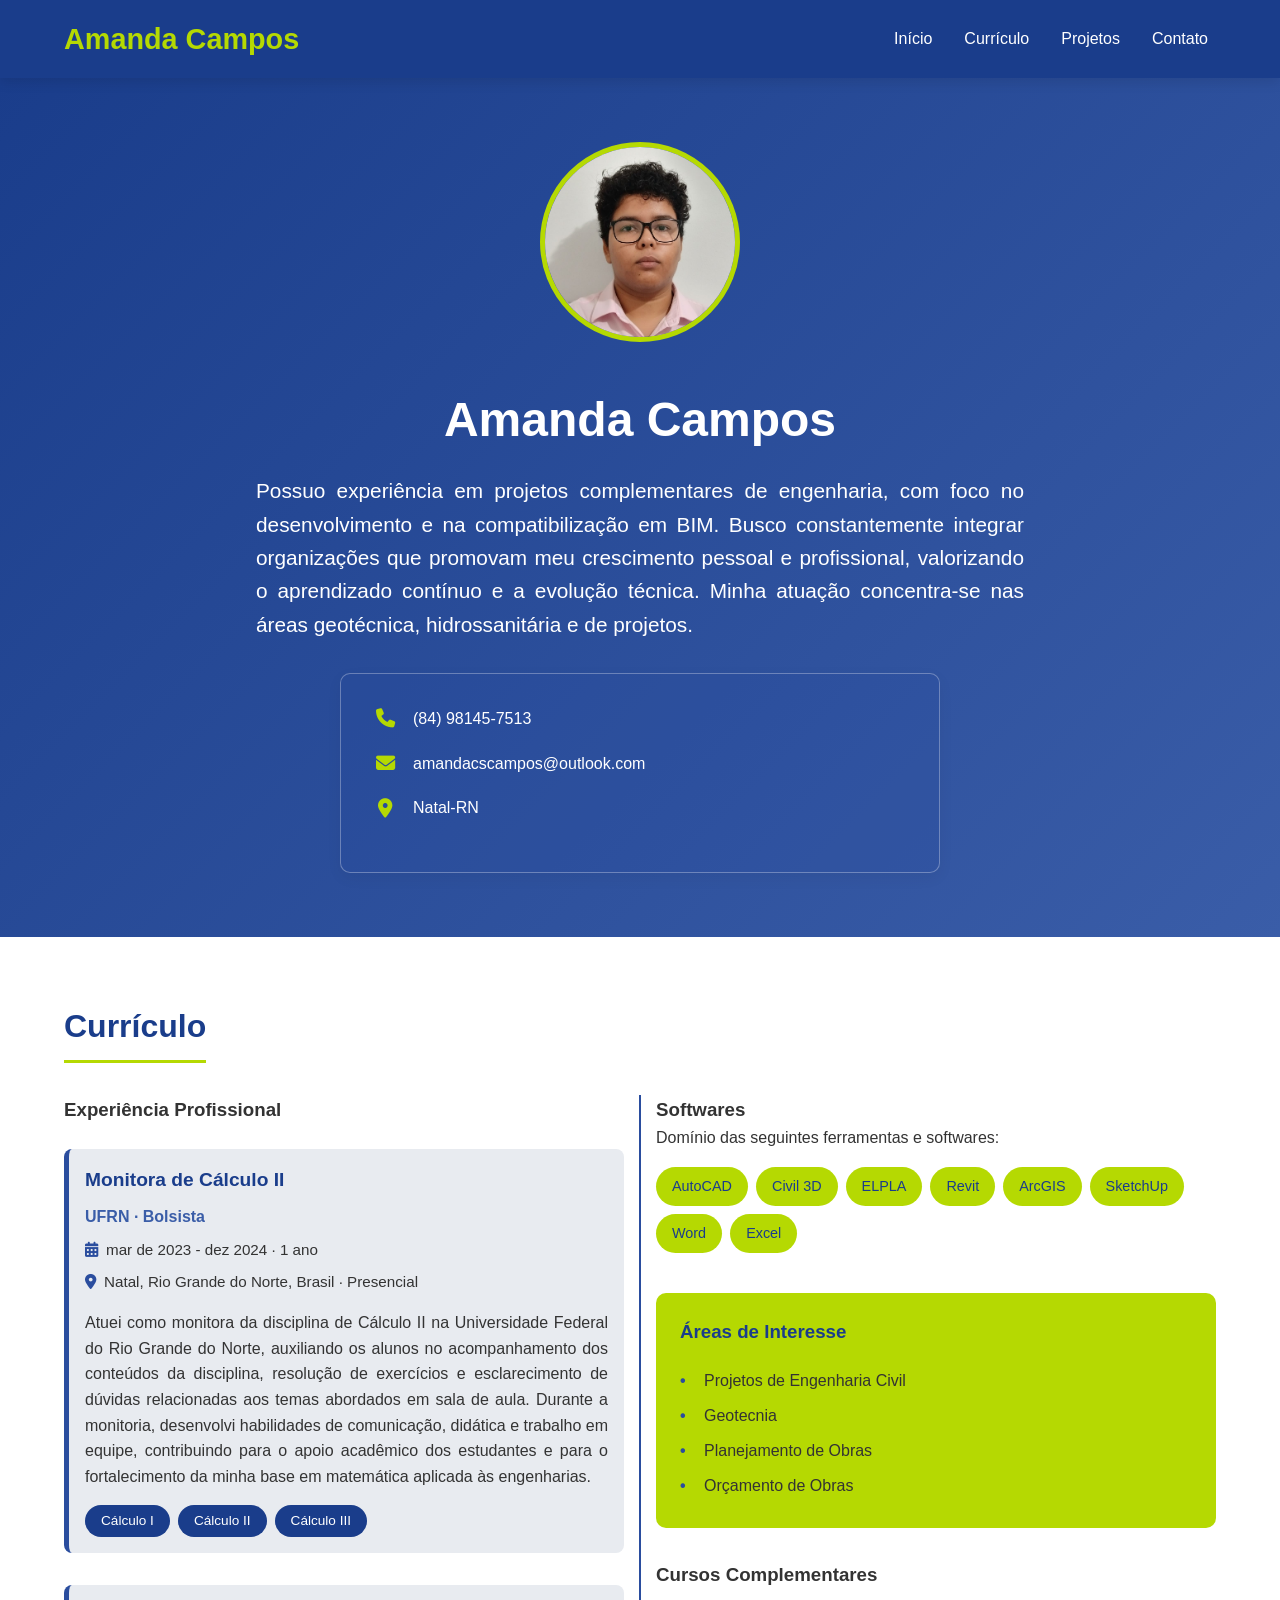
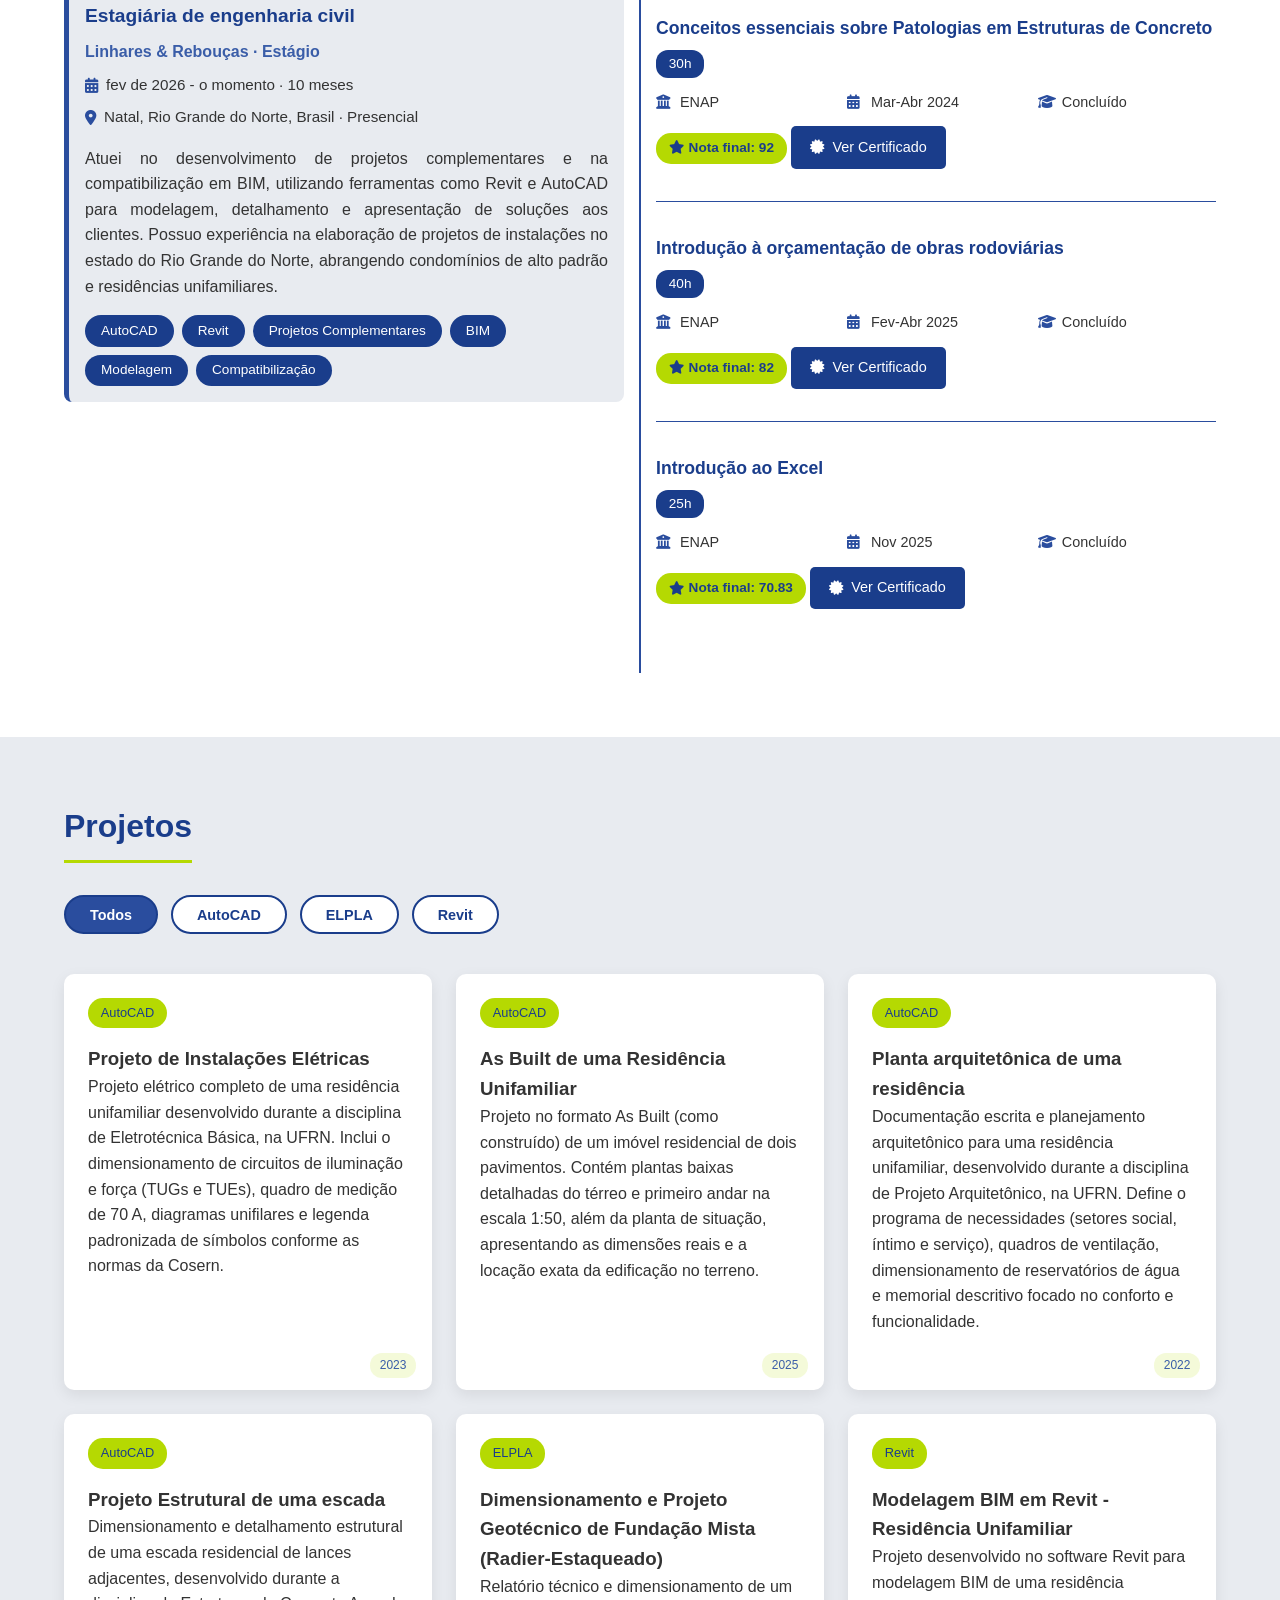
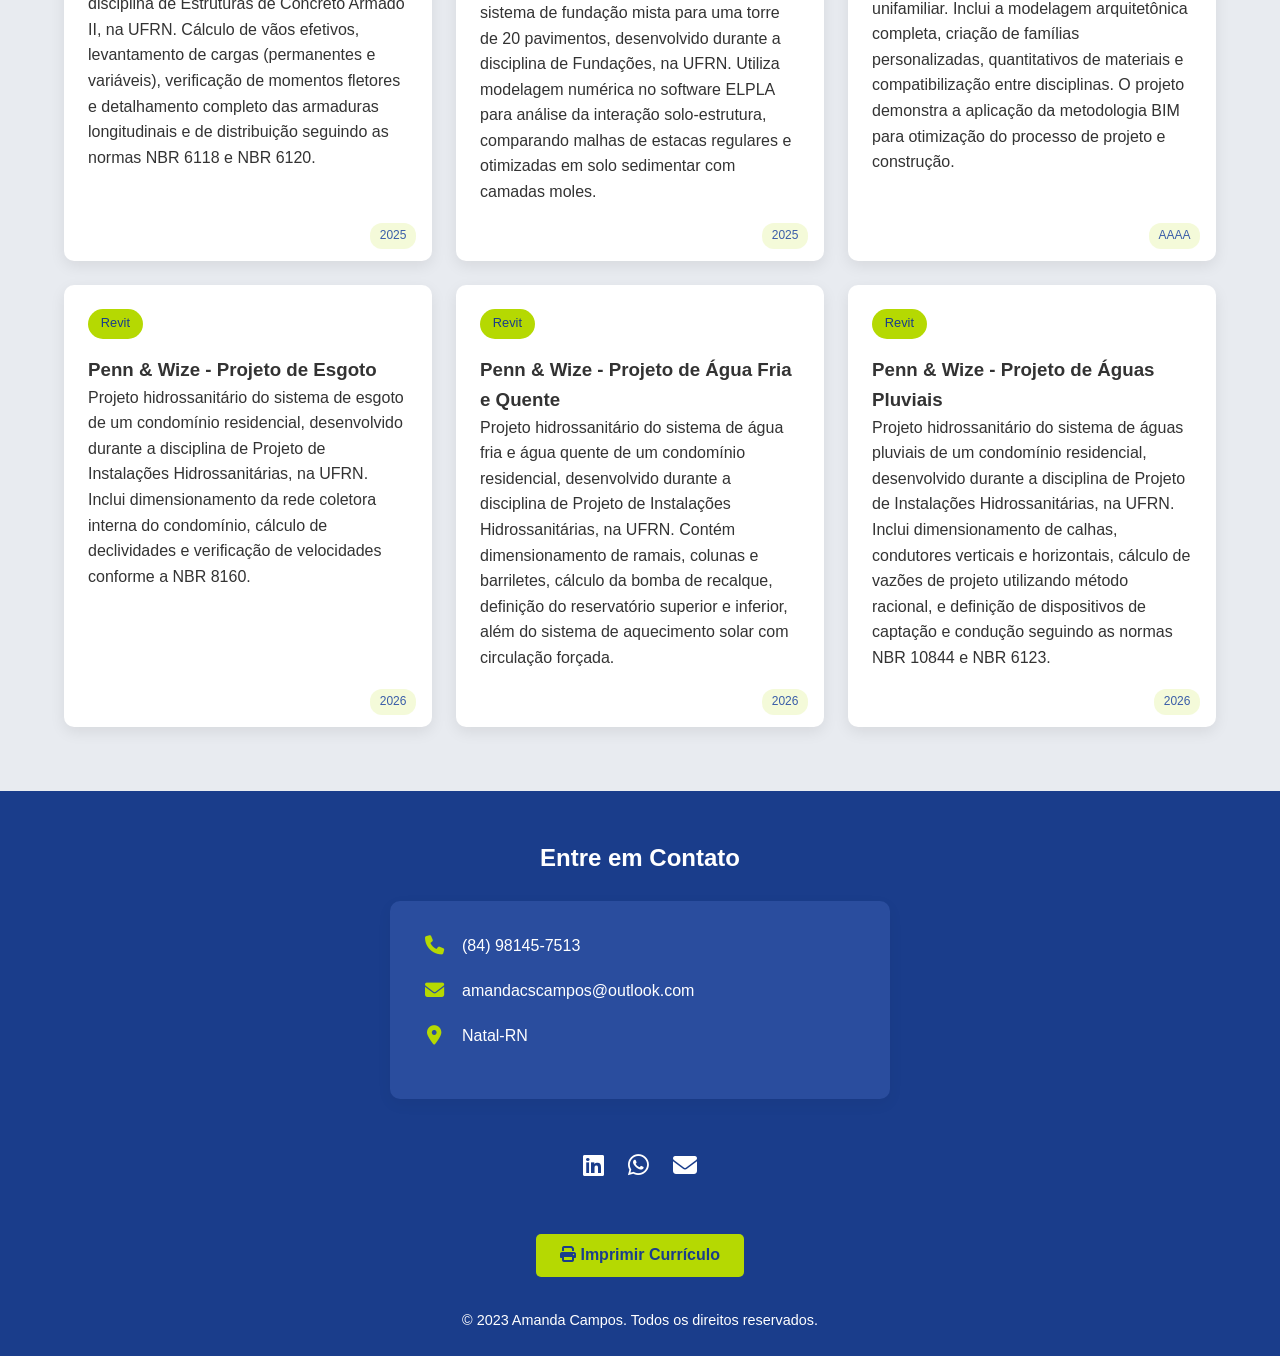
==== commit 2a18a69e: "Update index.html" ====
--- a/index.html
+++ b/index.html
@@ -102,7 +102,7 @@
         <span class="skill-tag">Compatibilização</span>
     </div>
 </div>
-                
+               </div>  
                 <!-- COLUNA DIREITA - Softwares, Áreas de Interesse e Cursos Complementares -->
                 <div>
                     <h3>Softwares</h3>
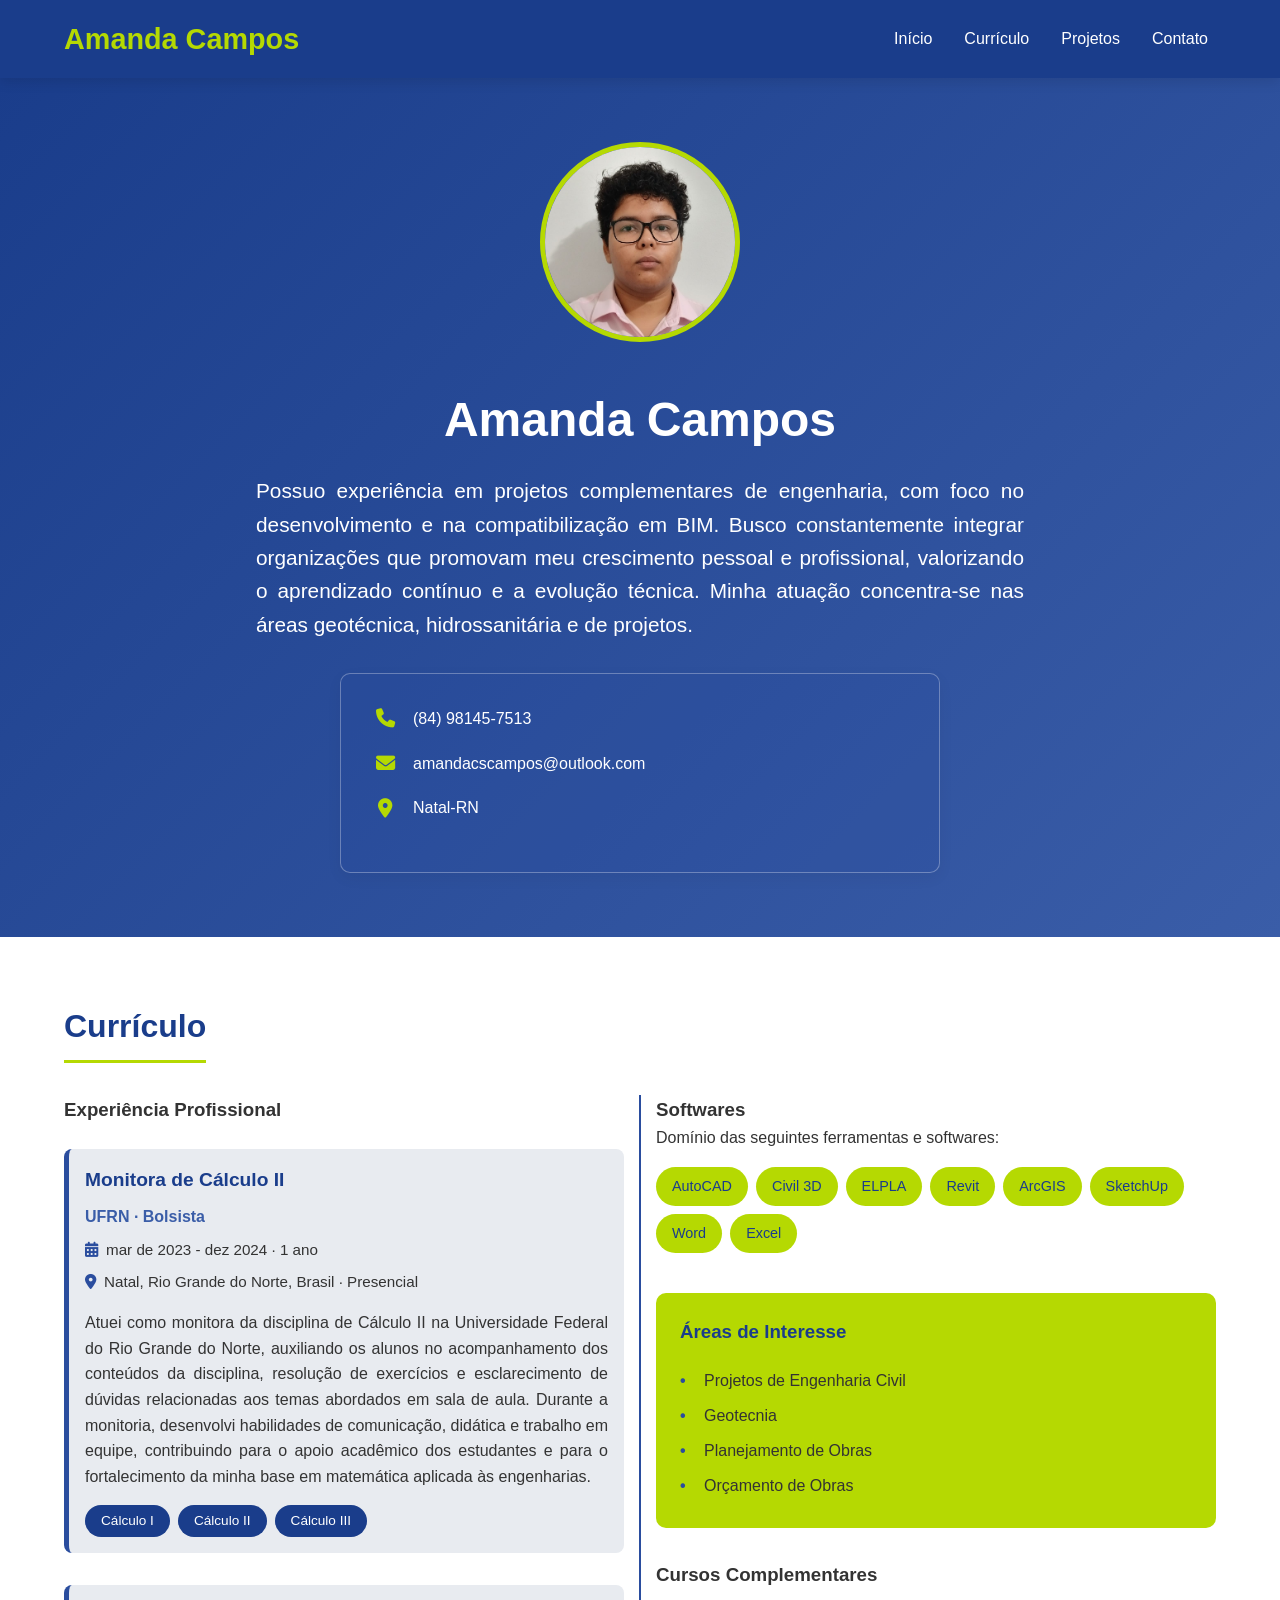
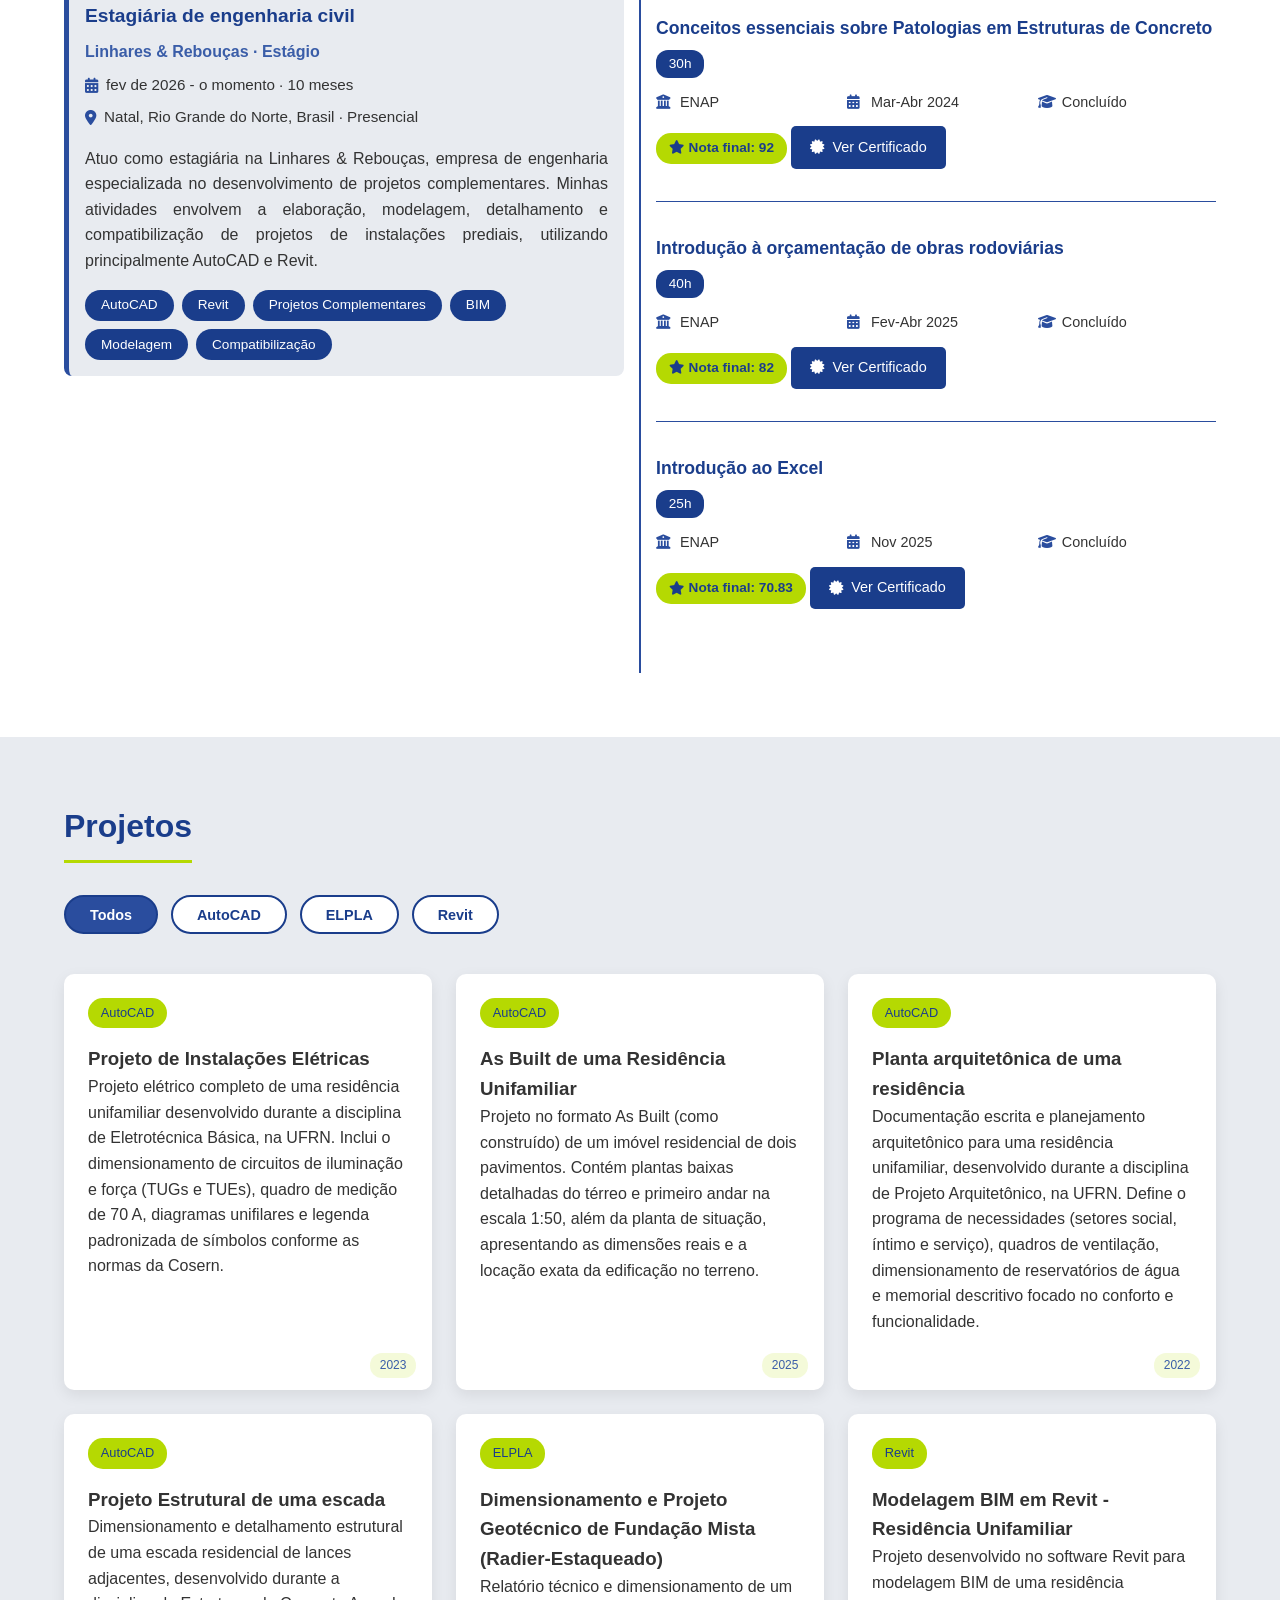
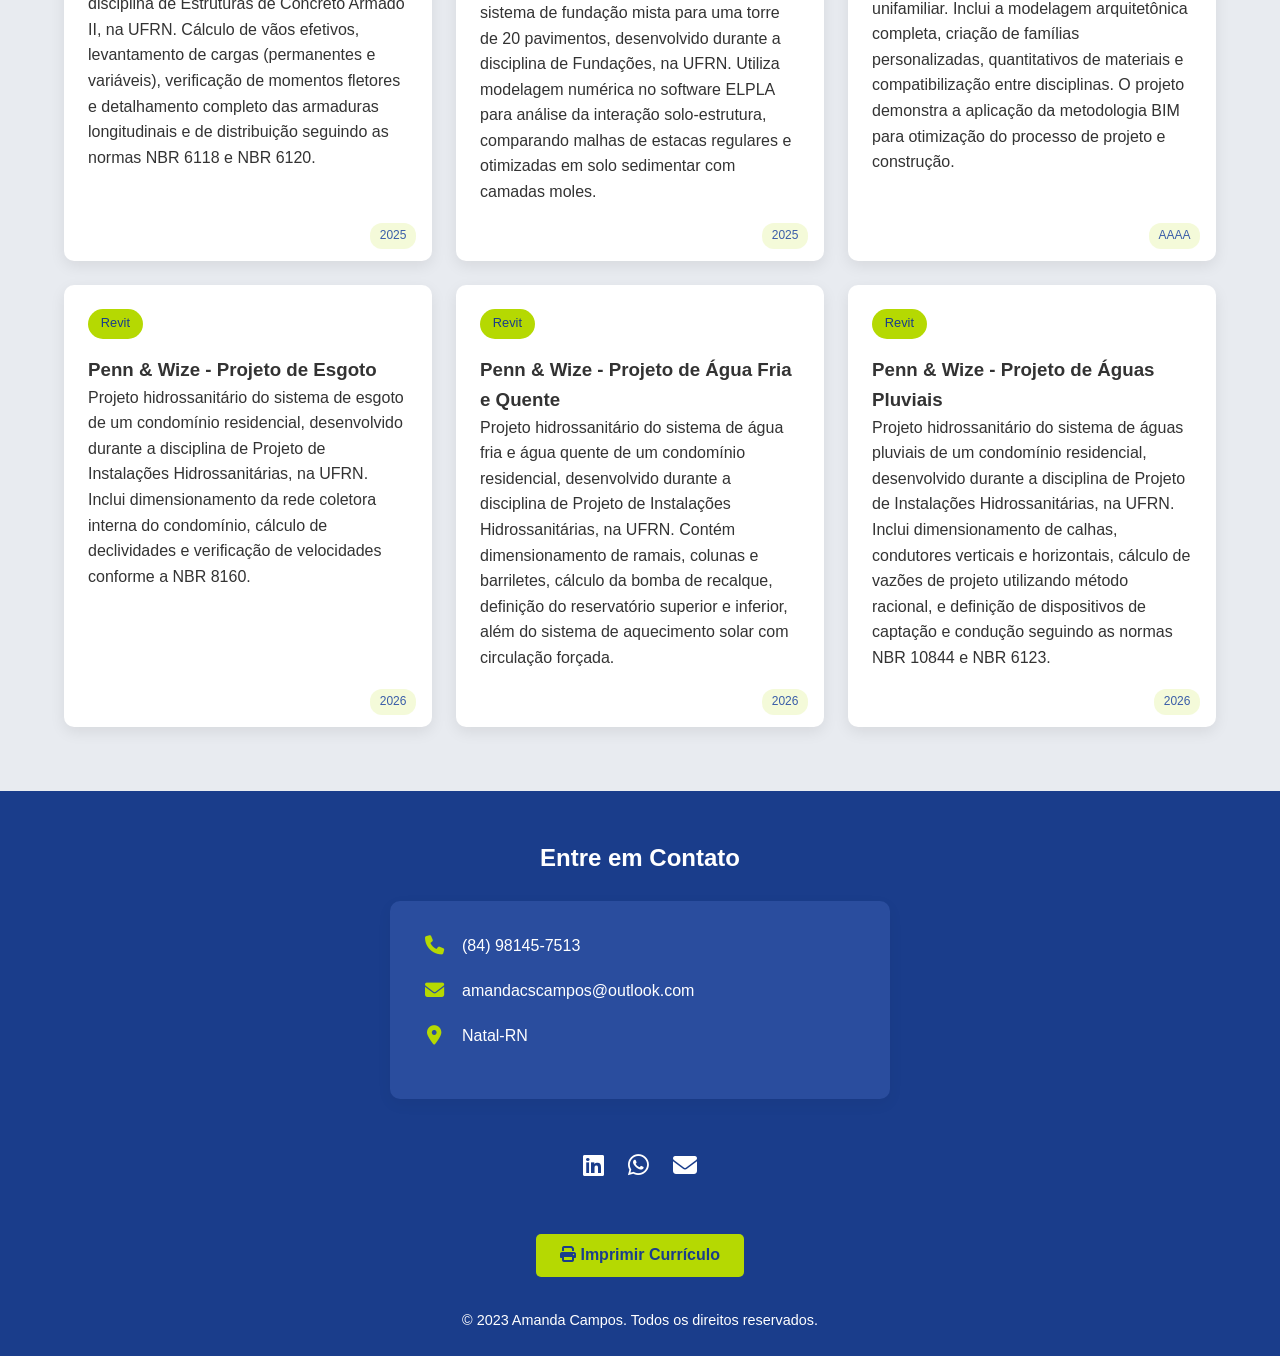
==== commit 5564a413: "Update index.html" ====
--- a/index.html
+++ b/index.html
@@ -91,7 +91,10 @@
         <span>Natal, Rio Grande do Norte, Brasil · Presencial</span>
     </div>
     <div class="experience-description">
-        <p style="text-align: justify;">Atuei no desenvolvimento de projetos complementares e na compatibilização em BIM, utilizando ferramentas como Revit e AutoCAD para modelagem, detalhamento e apresentação de soluções aos clientes. Possuo experiência na elaboração de projetos de instalações no estado do Rio Grande do Norte, abrangendo condomínios de alto padrão e residências unifamiliares.</p>
+        <p style="text-align: justify;">Atuo como estagiária na Linhares & Rebouças, empresa de engenharia
+        especializada no desenvolvimento de projetos complementares. Minhas atividades
+        envolvem a elaboração, modelagem, detalhamento e compatibilização de projetos
+        de instalações prediais, utilizando principalmente AutoCAD e Revit.</p>
     </div>
     <div class="skill-tags">
         <span class="skill-tag">AutoCAD</span>
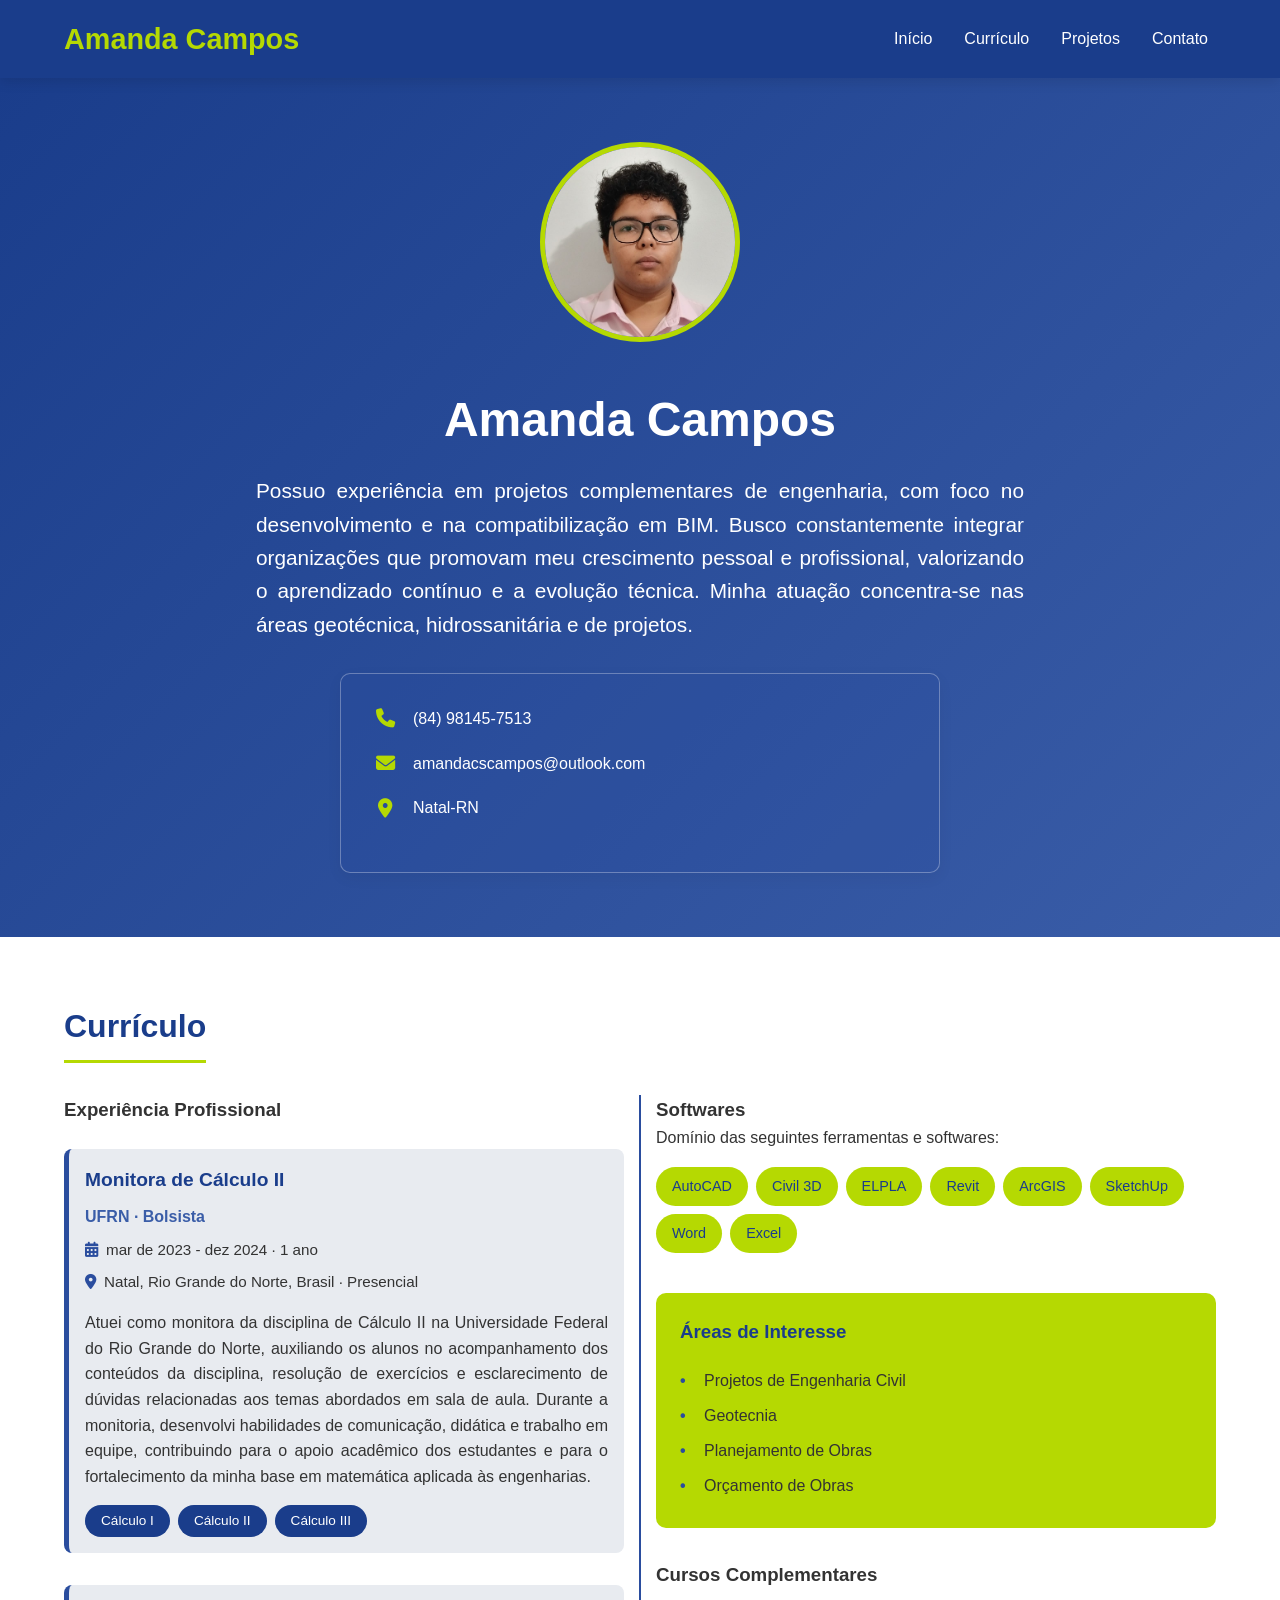
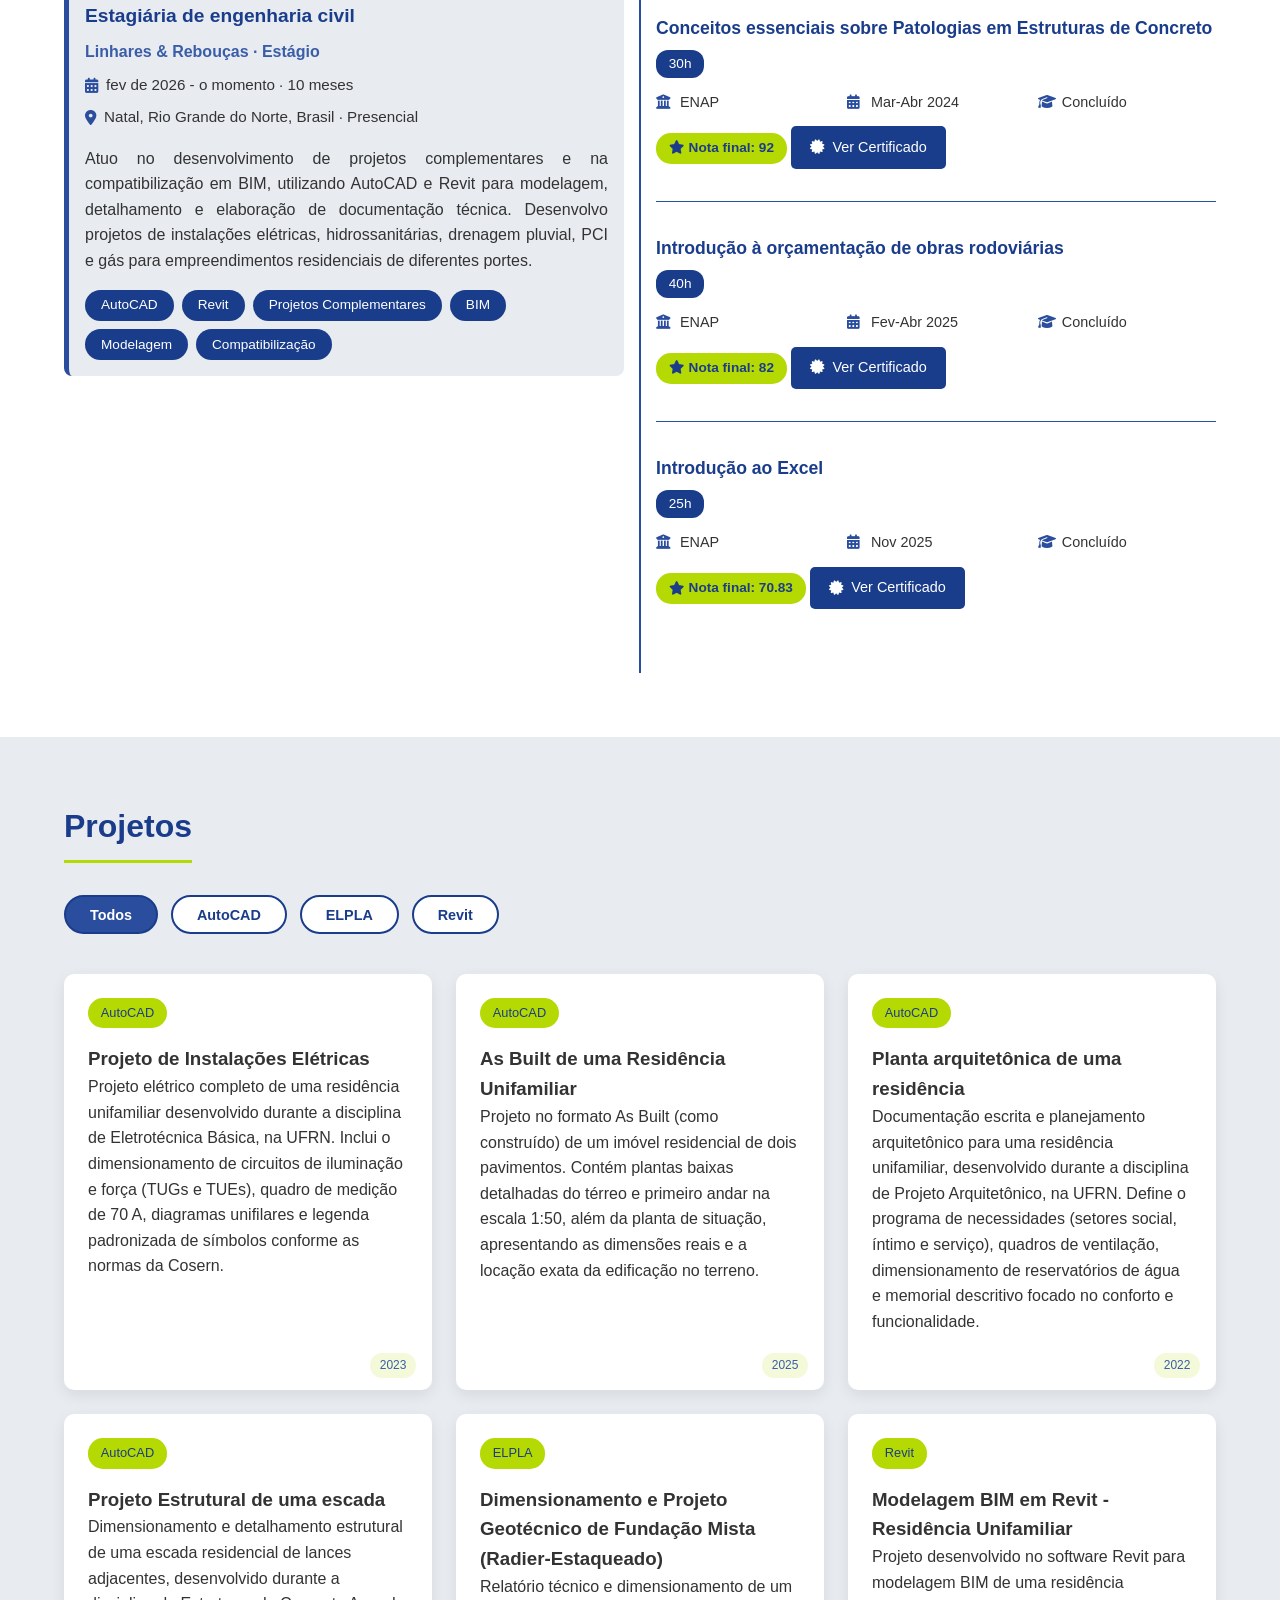
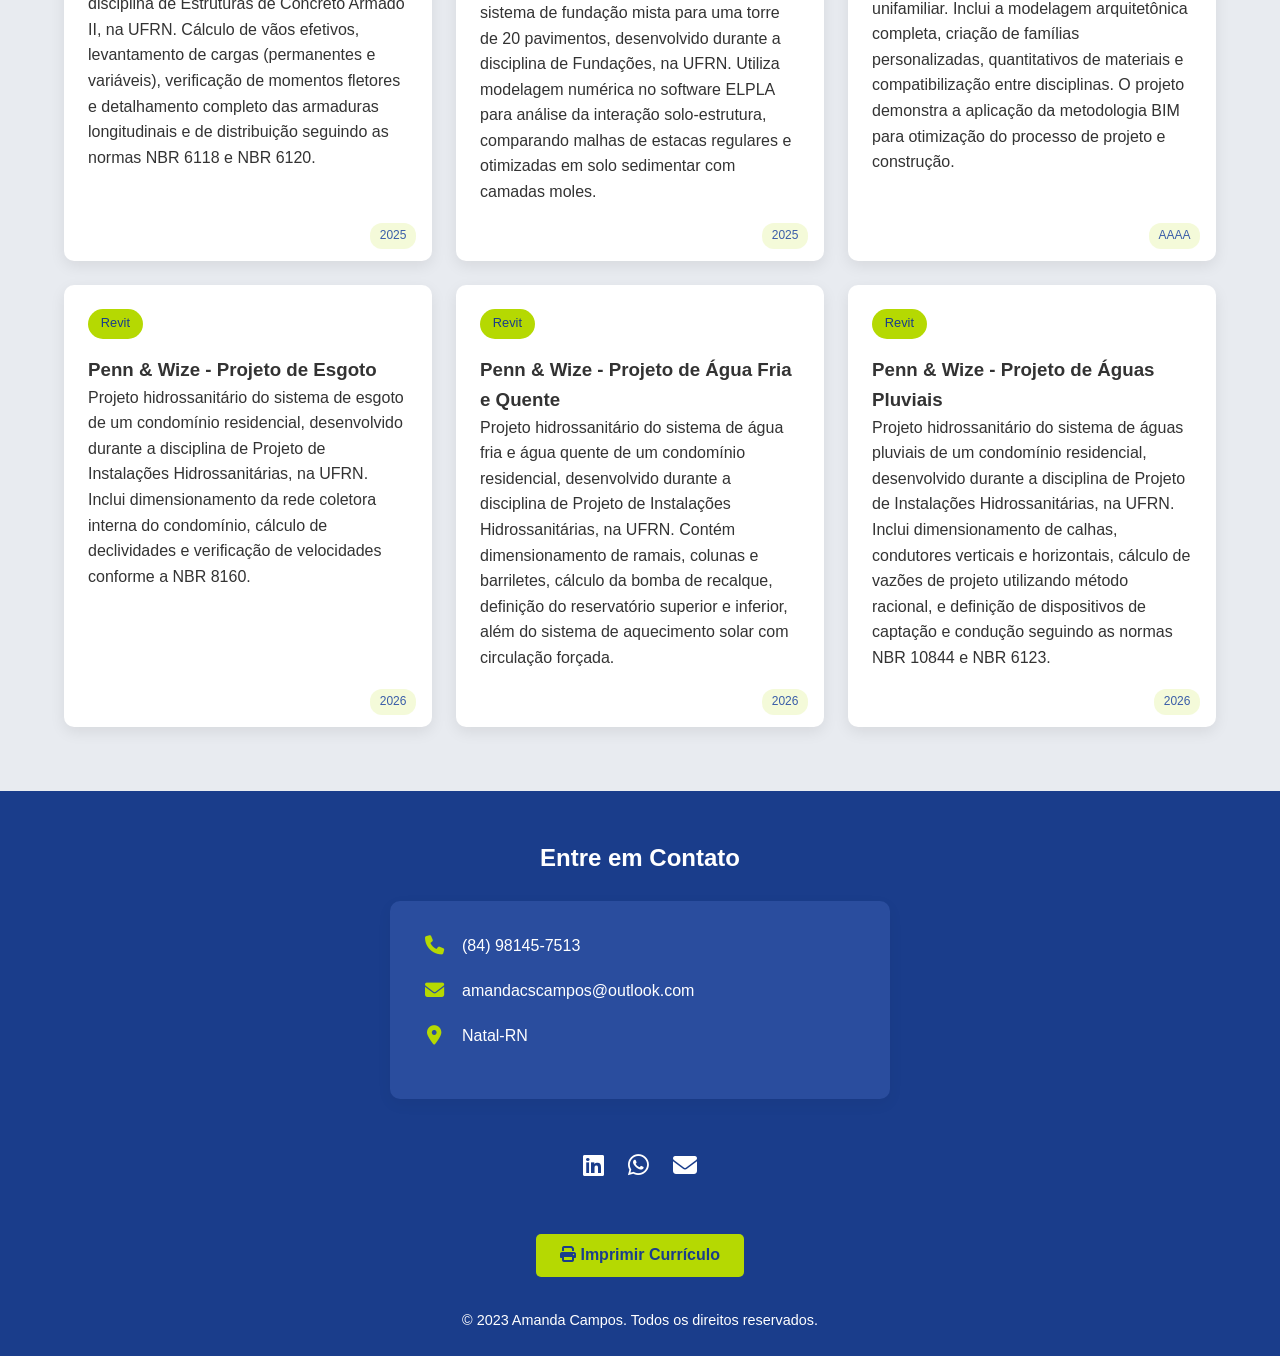
==== commit 909a7052: "Update index.html" ====
--- a/index.html
+++ b/index.html
@@ -91,10 +91,10 @@
         <span>Natal, Rio Grande do Norte, Brasil · Presencial</span>
     </div>
     <div class="experience-description">
-        <p style="text-align: justify;">Atuo como estagiária na Linhares & Rebouças, empresa de engenharia
-        especializada no desenvolvimento de projetos complementares. Minhas atividades
-        envolvem a elaboração, modelagem, detalhamento e compatibilização de projetos
-        de instalações prediais, utilizando principalmente AutoCAD e Revit.</p>
+        <p style="text-align: justify;">    Atuo no desenvolvimento de projetos complementares e na compatibilização em BIM,
+    utilizando AutoCAD e Revit para modelagem, detalhamento e elaboração de documentação
+    técnica. Desenvolvo projetos de instalações elétricas, hidrossanitárias, drenagem pluvial,
+    PCI e gás para empreendimentos residenciais de diferentes portes.</p>
     </div>
     <div class="skill-tags">
         <span class="skill-tag">AutoCAD</span>
